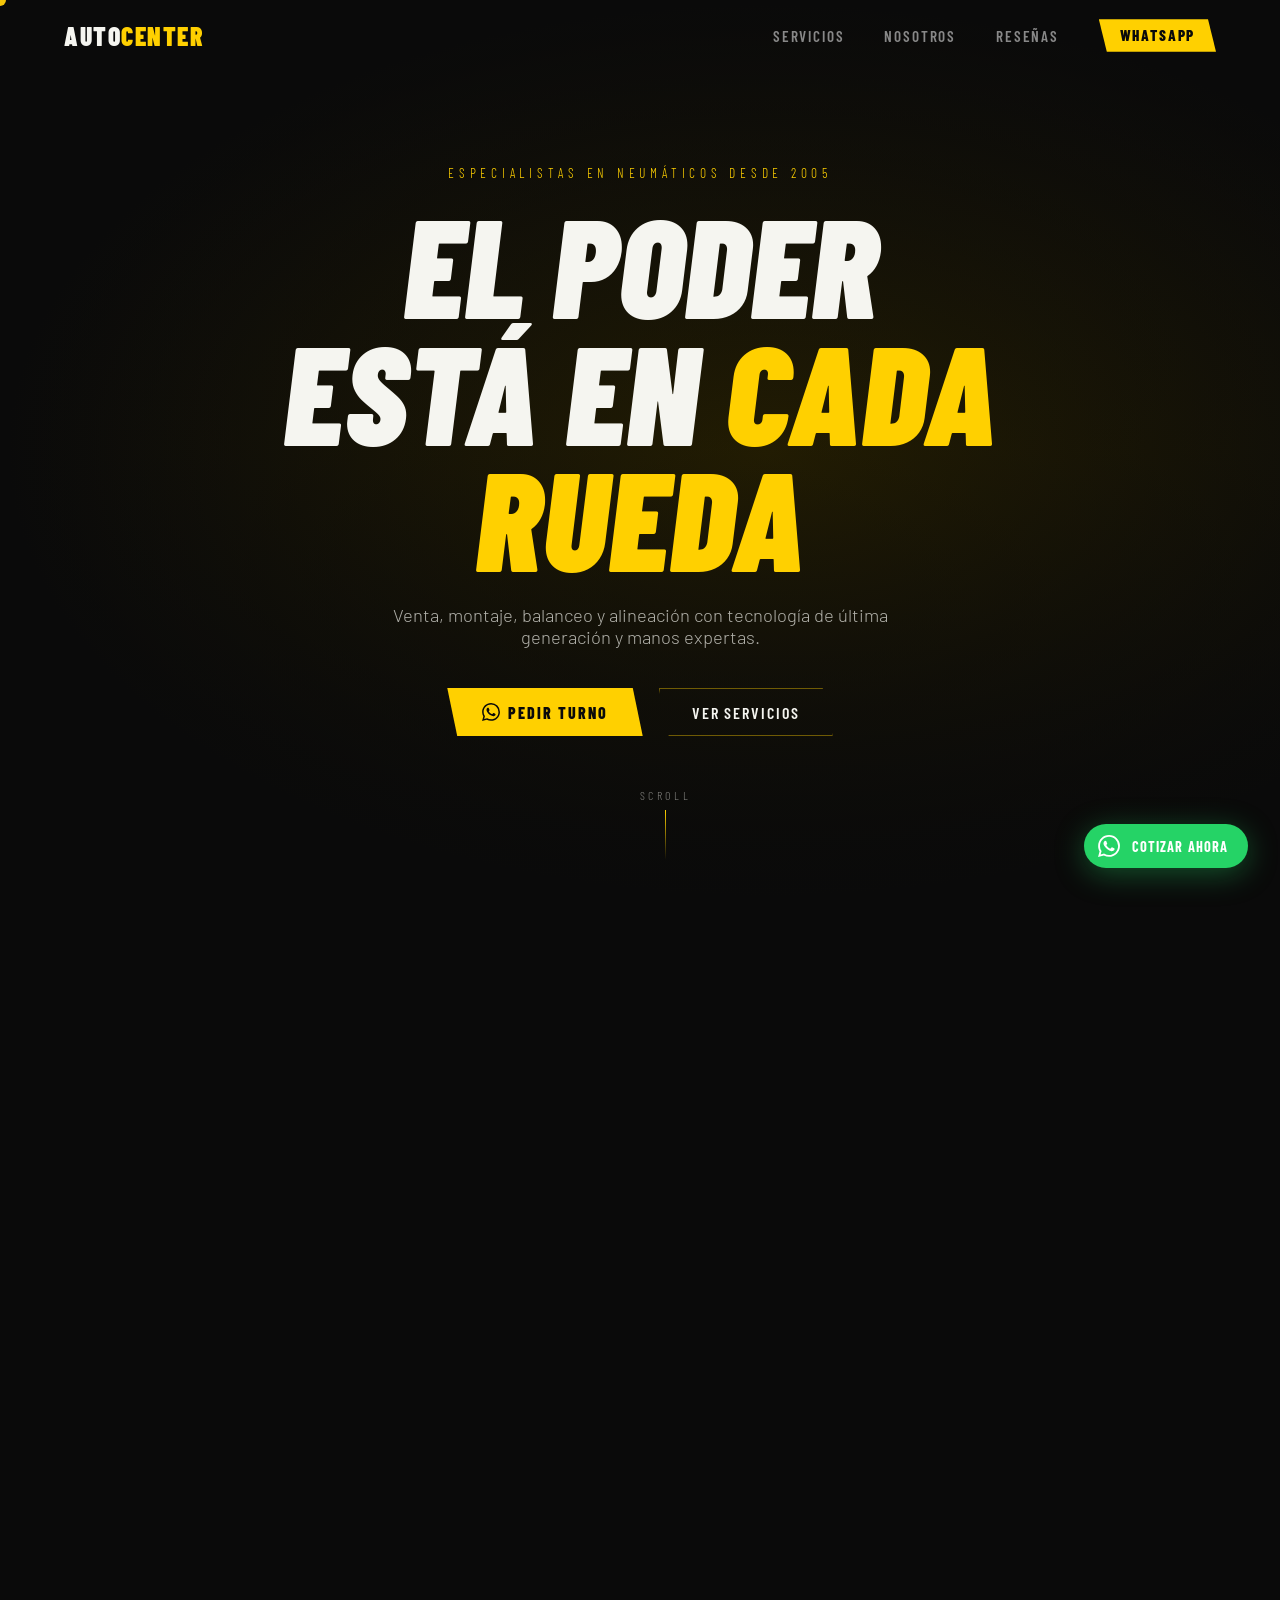
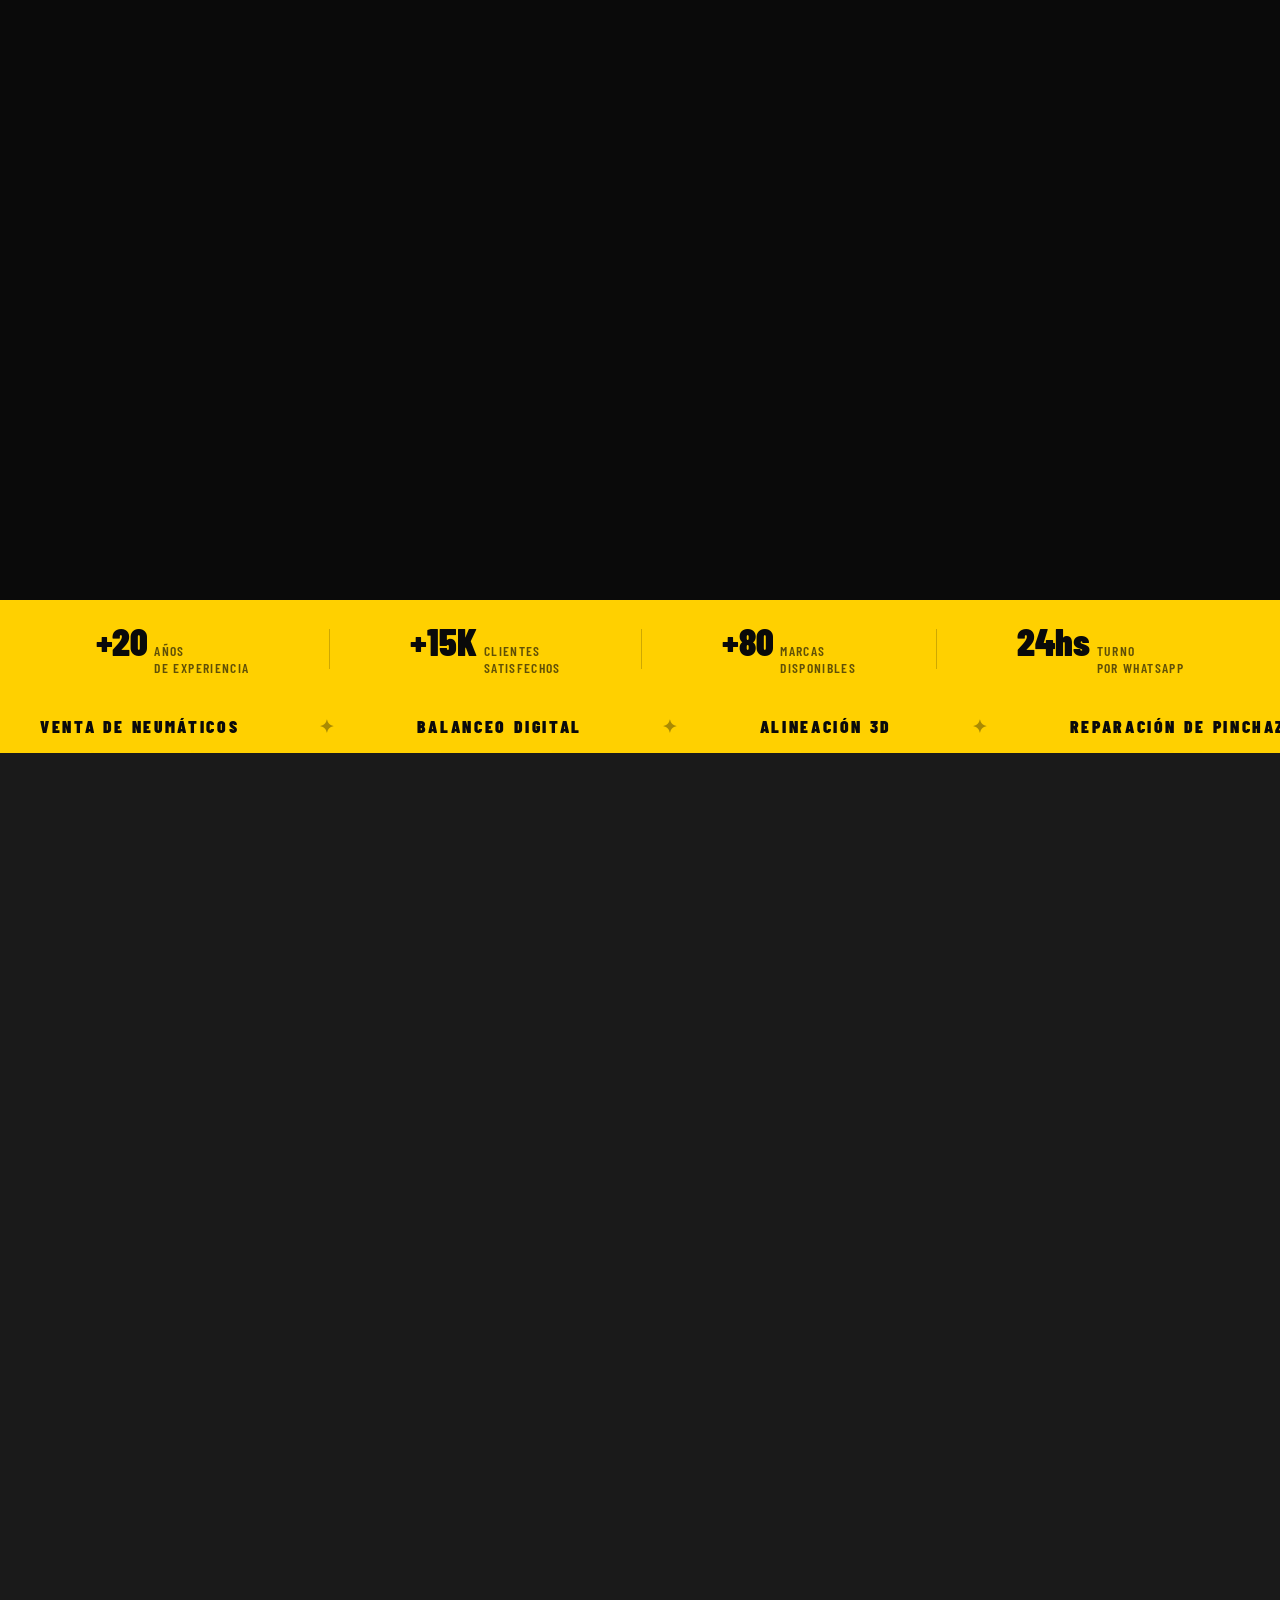
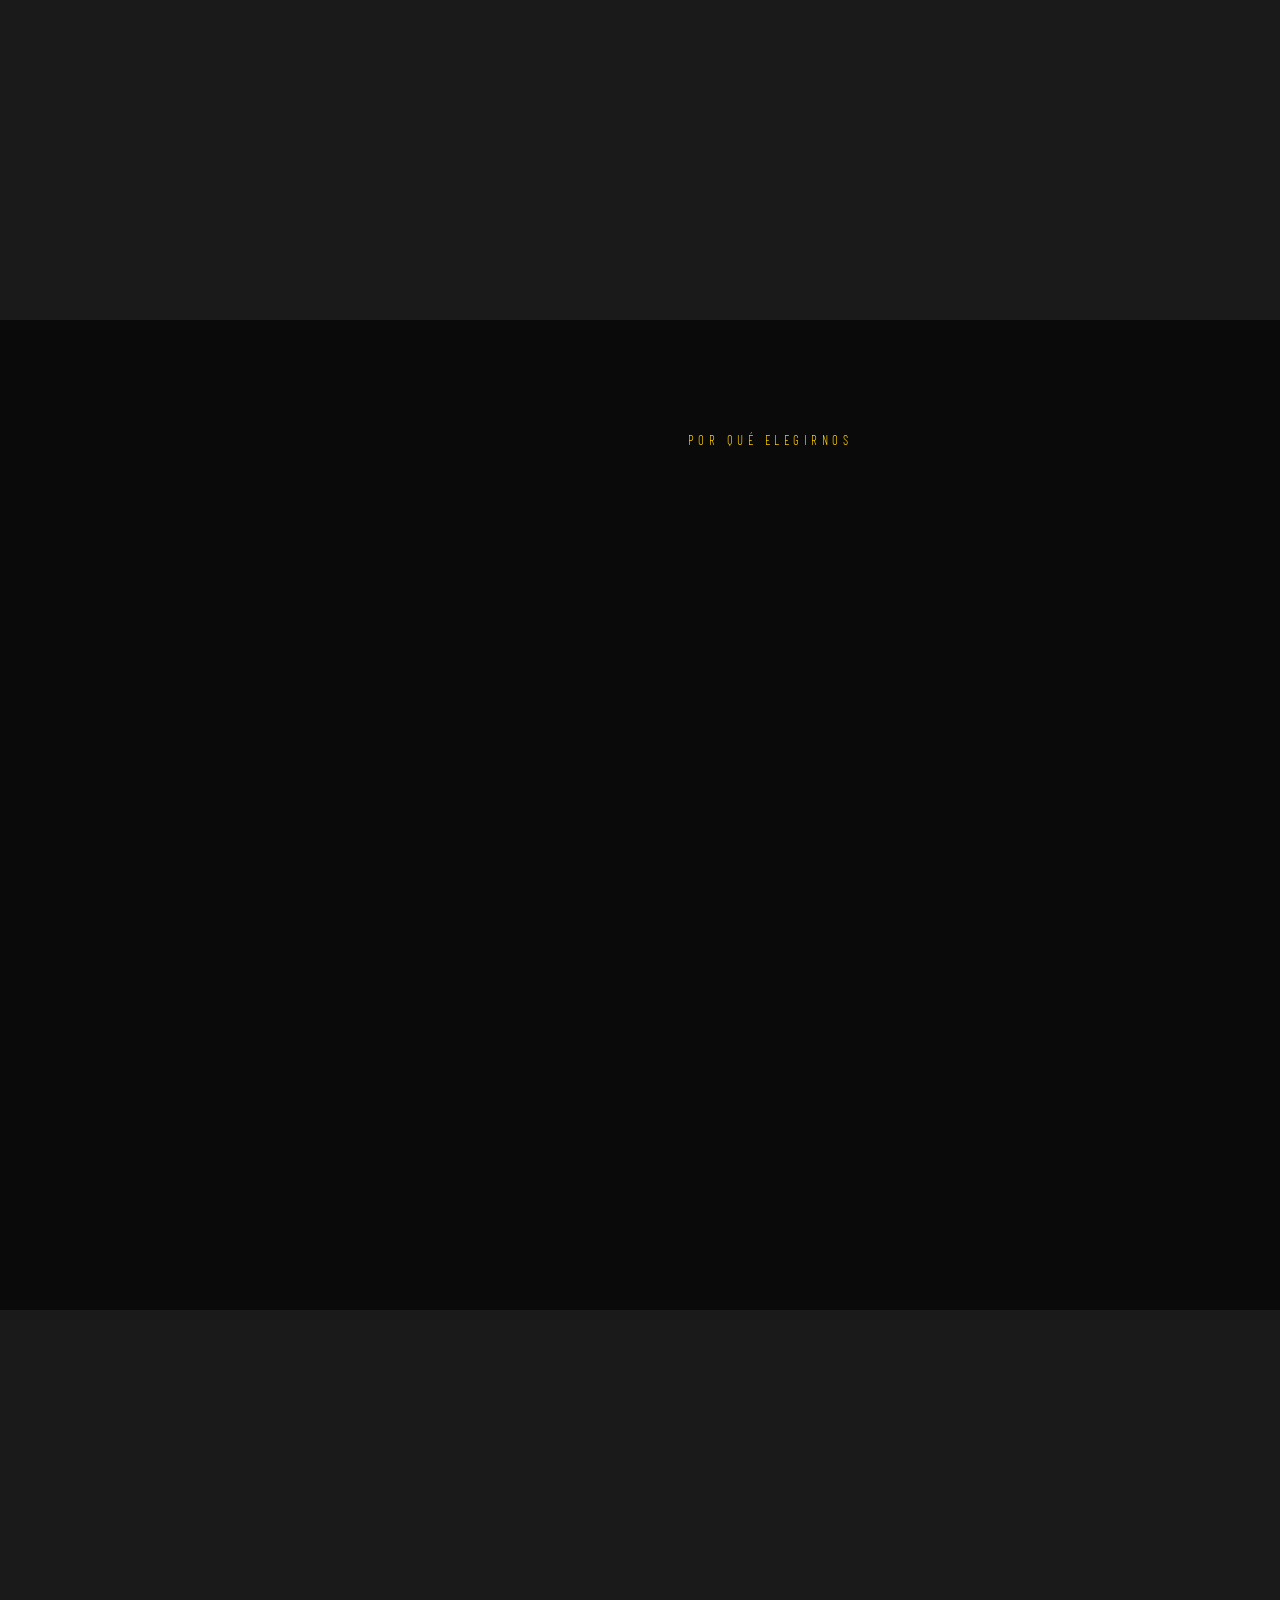
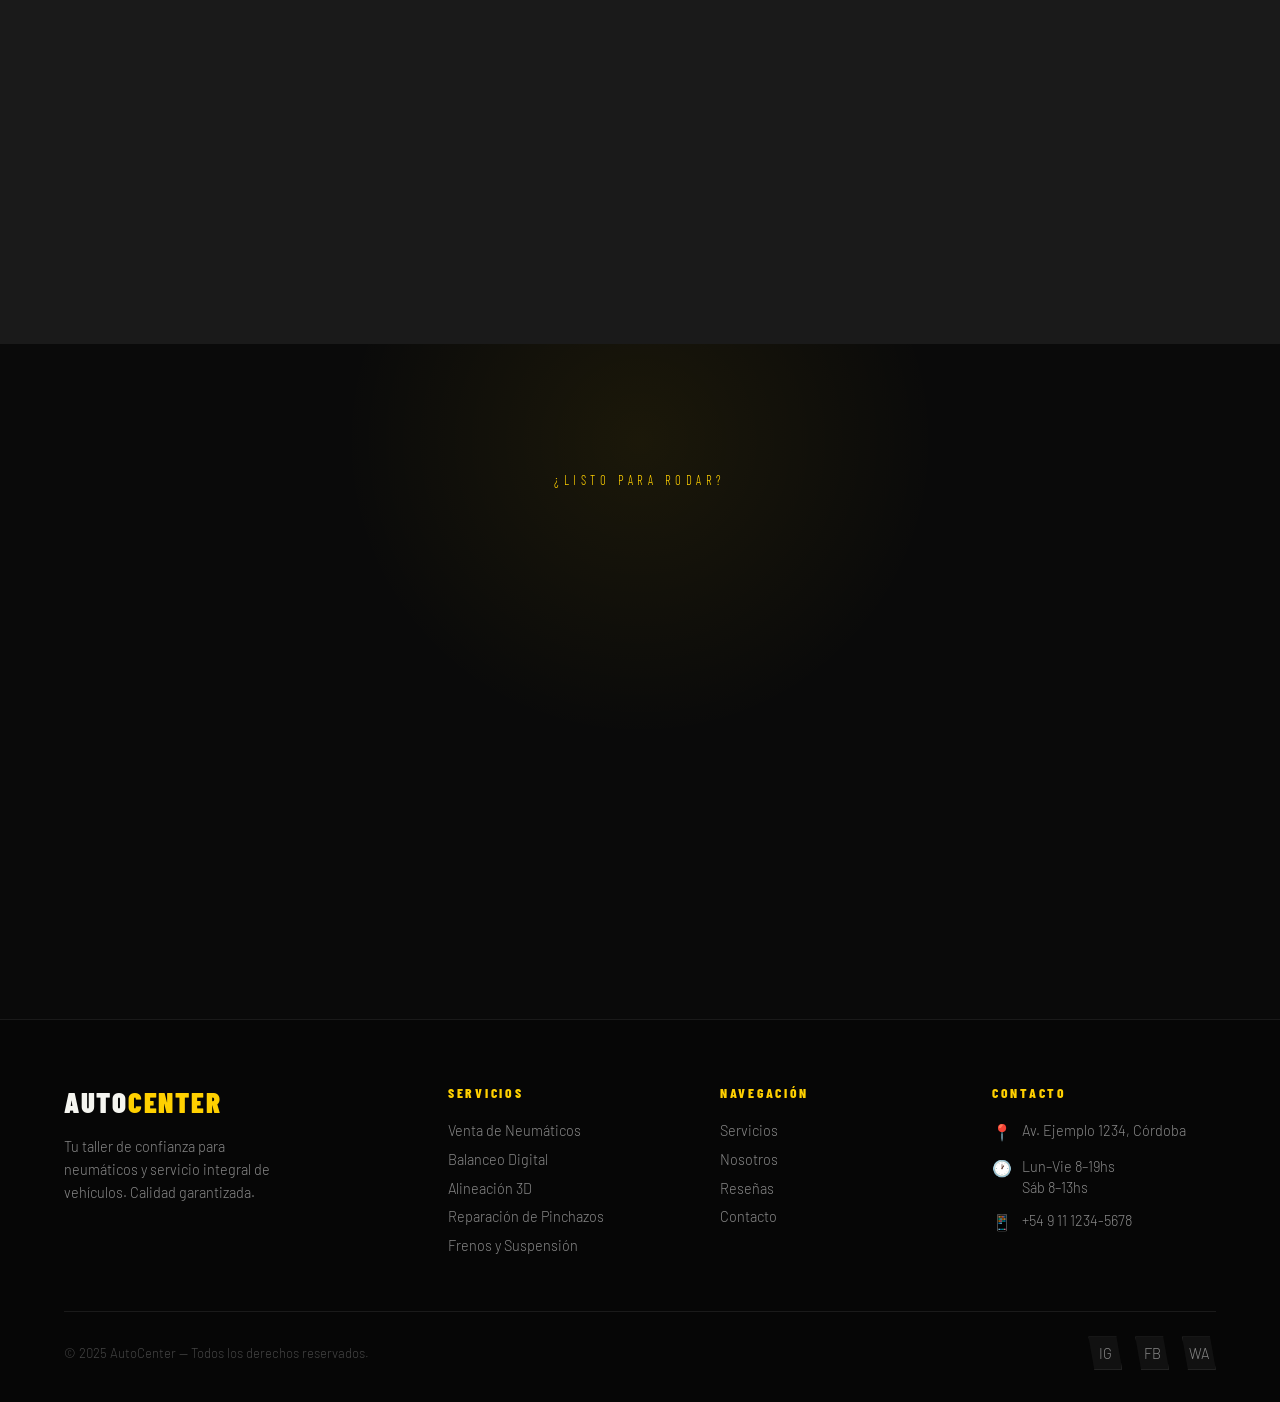
==== index.html @ 2e40386f "Add files via upload" ====
<!DOCTYPE html>
<html lang="es">
<head>
<meta charset="UTF-8">
<meta name="viewport" content="width=device-width, initial-scale=1.0">
<title>AUTOCENTRO — Servicio Integral de Neumáticos</title>
<link rel="preconnect" href="https://fonts.googleapis.com">
<link href="https://fonts.googleapis.com/css2?family=Barlow+Condensed:ital,wght@0,300;0,600;0,800;0,900;1,800&family=Barlow:wght@300;400;500&display=swap" rel="stylesheet">
<style>
  /* ========= RESET & VARIABLES ========= */
  *, *::before, *::after { margin: 0; padding: 0; box-sizing: border-box; }

  :root {
    --black: #0a0a0a;
    --black-mid: #111111;
    --black-soft: #1a1a1a;
    --yellow: #FFD000;
    --yellow-hot: #FFC200;
    --yellow-dim: #b89800;
    --white: #f5f5f0;
    --grey: #888;
    --grey-light: #333;
    --font-display: 'Barlow Condensed', sans-serif;
    --font-body: 'Barlow', sans-serif;
    --wa: 5491112345678; /* ← CAMBIAR AL NÚMERO DE WHATSAPP */
  }

  html { scroll-behavior: smooth; }

  body {
    background: var(--black);
    color: var(--white);
    font-family: var(--font-body);
    font-weight: 300;
    overflow-x: hidden;
    cursor: none;
  }

  /* ========= CUSTOM CURSOR ========= */
  #cursor {
    width: 12px; height: 12px;
    background: var(--yellow);
    border-radius: 50%;
    position: fixed; top: 0; left: 0;
    pointer-events: none;
    z-index: 9999;
    transform: translate(-50%, -50%);
    transition: transform .15s ease, width .2s ease, height .2s ease;
    mix-blend-mode: difference;
  }
  #cursor.grow { width: 40px; height: 40px; }

  /* ========= NAV ========= */
  nav {
    position: fixed; top: 0; left: 0; right: 0;
    z-index: 100;
    display: flex; align-items: center; justify-content: space-between;
    padding: 0 5vw;
    height: 70px;
    background: transparent;
    transition: background .4s, box-shadow .4s;
  }
  nav.scrolled {
    background: rgba(10,10,10,.95);
    box-shadow: 0 1px 0 rgba(255,208,0,.15);
    backdrop-filter: blur(12px);
  }
  .nav-logo {
    font-family: var(--font-display);
    font-weight: 900;
    font-size: 1.6rem;
    letter-spacing: .06em;
    color: var(--white);
    text-decoration: none;
  }
  .nav-logo span { color: var(--yellow); }

  .nav-links {
    display: flex; gap: 2.5rem; list-style: none;
  }
  .nav-links a {
    font-family: var(--font-display);
    font-weight: 600;
    font-size: .95rem;
    letter-spacing: .12em;
    text-transform: uppercase;
    color: var(--grey);
    text-decoration: none;
    transition: color .2s;
  }
  .nav-links a:hover { color: var(--yellow); }

  .nav-cta {
    background: var(--yellow);
    color: var(--black) !important;
    padding: .45rem 1.3rem;
    font-weight: 800 !important;
    clip-path: polygon(0 0, calc(100% - 8px) 0, 100% 100%, 8px 100%);
    transition: background .2s !important;
  }
  .nav-cta:hover { background: var(--yellow-hot) !important; color: var(--black) !important; }

  .nav-hamburger {
    display: none;
    flex-direction: column; gap: 5px;
    background: none; border: none; cursor: none;
    padding: 4px;
  }
  .nav-hamburger span {
    display: block; width: 26px; height: 2px;
    background: var(--white);
    transition: transform .3s, opacity .3s;
  }
  .nav-hamburger.open span:nth-child(1) { transform: translateY(7px) rotate(45deg); }
  .nav-hamburger.open span:nth-child(2) { opacity: 0; }
  .nav-hamburger.open span:nth-child(3) { transform: translateY(-7px) rotate(-45deg); }

  /* mobile menu */
  .mobile-menu {
    display: none;
    position: fixed; inset: 0;
    background: var(--black);
    z-index: 99;
    flex-direction: column;
    align-items: center; justify-content: center;
    gap: 2.5rem;
    opacity: 0;
    pointer-events: none;
    transition: opacity .3s;
  }
  .mobile-menu.open { opacity: 1; pointer-events: all; }
  .mobile-menu a {
    font-family: var(--font-display);
    font-weight: 900;
    font-size: 2.5rem;
    letter-spacing: .05em;
    text-transform: uppercase;
    color: var(--white);
    text-decoration: none;
    transition: color .2s;
  }
  .mobile-menu a:hover { color: var(--yellow); }

  /* ========= HERO — SCROLL DRIVEN SEQUENCE ========= */
  #hero-wrapper {
    position: relative;
    height: 600vh; /* scroll distance = 200 frames */
  }

  #hero-sticky {
    position: sticky;
    top: 0;
    height: 100vh;
    overflow: hidden;
    display: flex; align-items: center; justify-content: center;
  }

  /* Canvas / img sequence */
  #hero-canvas {
    position: absolute; inset: 0;
    width: 100%; height: 100%;
    object-fit: cover;
    display: block;
  }

  /* dark overlay */
  #hero-overlay {
    position: absolute; inset: 0;
    background: linear-gradient(
      180deg,
      rgba(10,10,10,.55) 0%,
      rgba(10,10,10,.25) 50%,
      rgba(10,10,10,.85) 100%
    );
    pointer-events: none;
  }

  #hero-content {
    position: relative;
    z-index: 2;
    text-align: center;
    padding: 0 1rem;
  }

  .hero-eyebrow {
    font-family: var(--font-display);
    font-size: .85rem;
    letter-spacing: .35em;
    text-transform: uppercase;
    color: var(--yellow);
    margin-bottom: 1.2rem;
    opacity: 0;
    animation: fadeUp .8s .3s forwards;
  }

  .hero-title {
    font-family: var(--font-display);
    font-weight: 900;
    font-style: italic;
    font-size: clamp(3.5rem, 11vw, 9rem);
    line-height: .9;
    text-transform: uppercase;
    color: var(--white);
    opacity: 0;
    animation: fadeUp .8s .5s forwards;
  }
  .hero-title em {
    color: var(--yellow);
    font-style: italic;
  }

  .hero-sub {
    margin-top: 1.5rem;
    font-size: clamp(.95rem, 1.8vw, 1.15rem);
    color: rgba(245,245,240,.7);
    max-width: 520px;
    margin-left: auto; margin-right: auto;
    opacity: 0;
    animation: fadeUp .8s .7s forwards;
  }

  .hero-actions {
    margin-top: 2.5rem;
    display: flex; gap: 1rem; justify-content: center; flex-wrap: wrap;
    opacity: 0;
    animation: fadeUp .8s .9s forwards;
  }

  .btn-primary {
    display: inline-flex; align-items: center; gap: .5rem;
    background: var(--yellow);
    color: var(--black);
    font-family: var(--font-display);
    font-weight: 800;
    font-size: 1rem;
    letter-spacing: .12em;
    text-transform: uppercase;
    padding: .85rem 2.2rem;
    text-decoration: none;
    clip-path: polygon(0 0, calc(100% - 10px) 0, 100% 100%, 10px 100%);
    transition: background .2s, transform .2s;
  }
  .btn-primary:hover { background: var(--yellow-hot); transform: scale(1.03); }

  .btn-ghost {
    display: inline-flex; align-items: center; gap: .5rem;
    border: 1px solid rgba(255,208,0,.4);
    color: var(--white);
    font-family: var(--font-display);
    font-weight: 600;
    font-size: 1rem;
    letter-spacing: .12em;
    text-transform: uppercase;
    padding: .85rem 2rem;
    text-decoration: none;
    clip-path: polygon(0 0, calc(100% - 10px) 0, 100% 100%, 10px 100%);
    transition: border-color .2s, color .2s;
  }
  .btn-ghost:hover { border-color: var(--yellow); color: var(--yellow); }

  .hero-scroll-hint {
    position: absolute;
    bottom: 2.5rem;
    left: 50%;
    transform: translateX(-50%);
    z-index: 3;
    display: flex; flex-direction: column; align-items: center; gap: .5rem;
    opacity: 0;
    animation: fadeUp .8s 1.2s forwards;
  }
  .hero-scroll-hint span {
    font-family: var(--font-display);
    font-size: .75rem;
    letter-spacing: .3em;
    text-transform: uppercase;
    color: rgba(245,245,240,.5);
  }
  .scroll-line {
    width: 1px; height: 50px;
    background: linear-gradient(var(--yellow), transparent);
    animation: scrollLine 1.5s infinite;
  }
  @keyframes scrollLine {
    0% { transform: scaleY(0); transform-origin: top; }
    50% { transform: scaleY(1); transform-origin: top; }
    51% { transform: scaleY(1); transform-origin: bottom; }
    100% { transform: scaleY(0); transform-origin: bottom; }
  }

  @keyframes fadeUp {
    from { opacity: 0; transform: translateY(30px); }
    to { opacity: 1; transform: translateY(0); }
  }

  /* fallback bg when no frames loaded */
  #hero-sticky::before {
    content: '';
    position: absolute; inset: 0;
    background: radial-gradient(ellipse at 60% 50%, #2a2200 0%, #0a0a0a 70%);
    z-index: 0;
  }

  /* ========= STRIP STATS ========= */
  .stats-strip {
    background: var(--yellow);
    padding: 1.4rem 5vw;
    display: flex; align-items: center; justify-content: space-around;
    flex-wrap: wrap; gap: 1rem;
    overflow: hidden;
  }
  .stat-item {
    display: flex; align-items: baseline; gap: .4rem;
  }
  .stat-num {
    font-family: var(--font-display);
    font-weight: 900;
    font-size: 2.4rem;
    color: var(--black);
    line-height: 1;
  }
  .stat-label {
    font-family: var(--font-display);
    font-weight: 600;
    font-size: .85rem;
    letter-spacing: .1em;
    text-transform: uppercase;
    color: rgba(10,10,10,.65);
  }
  .stat-divider {
    width: 1px; height: 40px;
    background: rgba(10,10,10,.2);
  }

  /* ========= SECTION BASE ========= */
  section { padding: 7rem 5vw; }

  .section-label {
    font-family: var(--font-display);
    font-size: .8rem;
    letter-spacing: .35em;
    text-transform: uppercase;
    color: var(--yellow);
    margin-bottom: .8rem;
  }
  .section-title {
    font-family: var(--font-display);
    font-weight: 900;
    font-size: clamp(2.4rem, 5vw, 4rem);
    line-height: .95;
    text-transform: uppercase;
    color: var(--white);
  }
  .section-title em { color: var(--yellow); font-style: italic; }

  /* ========= SERVICES ========= */
  #servicios { background: var(--black-soft); }

  .services-header {
    max-width: 600px;
    margin-bottom: 4rem;
  }
  .services-desc {
    margin-top: 1rem;
    color: var(--grey);
    font-size: 1.05rem;
    max-width: 460px;
    line-height: 1.65;
  }

  .services-grid {
    display: grid;
    grid-template-columns: repeat(auto-fill, minmax(300px, 1fr));
    gap: 1.5px;
  }

  .service-card {
    background: var(--black);
    padding: 2.5rem 2rem;
    position: relative;
    overflow: hidden;
    border: 1px solid #1e1e1e;
    transition: border-color .3s;
    display: flex; flex-direction: column;
  }
  .service-card::before {
    content: '';
    position: absolute; top: 0; left: 0;
    width: 100%; height: 3px;
    background: var(--yellow);
    transform: scaleX(0);
    transform-origin: left;
    transition: transform .35s ease;
  }
  .service-card:hover { border-color: #2a2a2a; }
  .service-card:hover::before { transform: scaleX(1); }

  .service-icon {
    width: 52px; height: 52px;
    background: rgba(255,208,0,.08);
    border: 1px solid rgba(255,208,0,.2);
    display: flex; align-items: center; justify-content: center;
    margin-bottom: 1.5rem;
    clip-path: polygon(0 0, calc(100% - 8px) 0, 100% 100%, 8px 100%);
    font-size: 1.4rem;
    transition: background .3s;
  }
  .service-card:hover .service-icon {
    background: rgba(255,208,0,.18);
  }

  .service-name {
    font-family: var(--font-display);
    font-weight: 800;
    font-size: 1.45rem;
    text-transform: uppercase;
    letter-spacing: .04em;
    color: var(--white);
    margin-bottom: .7rem;
  }
  .service-desc {
    font-size: .95rem;
    color: var(--grey);
    line-height: 1.6;
    flex: 1;
    margin-bottom: 1.8rem;
  }
  .service-cta {
    display: inline-flex; align-items: center; gap: .5rem;
    font-family: var(--font-display);
    font-weight: 700;
    font-size: .9rem;
    letter-spacing: .12em;
    text-transform: uppercase;
    color: var(--yellow);
    text-decoration: none;
    transition: gap .2s;
  }
  .service-cta:hover { gap: .8rem; }
  .service-cta svg { transition: transform .2s; }
  .service-cta:hover svg { transform: translateX(3px); }

  /* ========= WHY US ========= */
  #nosotros {
    background: var(--black);
    display: grid;
    grid-template-columns: 1fr 1fr;
    gap: 6rem;
    align-items: center;
  }

  .why-visual {
    position: relative;
  }
  .why-img-box {
    width: 100%;
    aspect-ratio: 4/5;
    background: var(--black-soft);
    border: 1px solid #1e1e1e;
    overflow: hidden;
    position: relative;
  }
  .why-img-box-inner {
    position: absolute; inset: 0;
    background: linear-gradient(135deg, #1a1400 0%, #0a0a0a 60%);
    display: flex; align-items: center; justify-content: center;
  }
  .why-tire-graphic {
    width: 220px; height: 220px;
    border-radius: 50%;
    border: 28px solid #1e1e1e;
    position: relative;
    animation: spinSlow 15s linear infinite;
  }
  .why-tire-graphic::before {
    content: '';
    position: absolute; inset: -40px;
    border-radius: 50%;
    border: 3px dashed rgba(255,208,0,.12);
  }
  .why-tire-graphic::after {
    content: '';
    position: absolute; top: 50%; left: 50%;
    transform: translate(-50%, -50%);
    width: 60px; height: 60px;
    border-radius: 50%;
    background: var(--yellow);
    box-shadow: 0 0 40px rgba(255,208,0,.3);
  }
  @keyframes spinSlow { to { transform: rotate(360deg); } }

  .why-badge {
    position: absolute;
    bottom: -1.5rem;
    right: -1.5rem;
    width: 110px; height: 110px;
    background: var(--yellow);
    clip-path: polygon(50% 0, 100% 25%, 100% 75%, 50% 100%, 0 75%, 0 25%);
    display: flex; flex-direction: column; align-items: center; justify-content: center;
    gap: 2px;
  }
  .why-badge-num {
    font-family: var(--font-display);
    font-weight: 900;
    font-size: 1.8rem;
    color: var(--black);
    line-height: 1;
  }
  .why-badge-txt {
    font-family: var(--font-display);
    font-size: .55rem;
    font-weight: 800;
    letter-spacing: .1em;
    text-transform: uppercase;
    color: rgba(10,10,10,.7);
    text-align: center;
  }

  .why-content {}
  .why-features {
    margin-top: 3rem;
    display: flex; flex-direction: column; gap: 1.4rem;
  }
  .why-feature {
    display: flex; align-items: flex-start; gap: 1rem;
    padding: 1.2rem 1.5rem;
    border: 1px solid #1a1a1a;
    background: var(--black-soft);
    transition: border-color .3s;
  }
  .why-feature:hover { border-color: rgba(255,208,0,.25); }
  .why-feature-icon {
    color: var(--yellow);
    font-size: 1.2rem;
    margin-top: .1rem;
    flex-shrink: 0;
  }
  .why-feature-title {
    font-family: var(--font-display);
    font-weight: 700;
    font-size: 1.05rem;
    text-transform: uppercase;
    letter-spacing: .04em;
    color: var(--white);
    margin-bottom: .3rem;
  }
  .why-feature-text {
    font-size: .9rem;
    color: var(--grey);
    line-height: 1.55;
  }

  /* ========= MARQUEE ========= */
  .marquee-wrap {
    background: var(--yellow);
    padding: 1rem 0;
    overflow: hidden;
    white-space: nowrap;
  }
  .marquee-track {
    display: inline-flex;
    animation: marquee 18s linear infinite;
  }
  .marquee-track span {
    font-family: var(--font-display);
    font-weight: 900;
    font-size: 1.1rem;
    letter-spacing: .15em;
    text-transform: uppercase;
    color: var(--black);
    padding: 0 2.5rem;
  }
  .marquee-track .dot { color: rgba(10,10,10,.35); }
  @keyframes marquee { to { transform: translateX(-50%); } }

  /* ========= TESTIMONIALS ========= */
  #testimonios { background: var(--black-soft); }

  .testimonials-header { margin-bottom: 3.5rem; }

  .testimonials-grid {
    display: grid;
    grid-template-columns: repeat(auto-fill, minmax(280px, 1fr));
    gap: 1.5rem;
  }
  .testimonial-card {
    background: var(--black);
    border: 1px solid #1e1e1e;
    padding: 2rem 1.8rem;
    position: relative;
    transition: border-color .3s, transform .3s;
  }
  .testimonial-card:hover {
    border-color: rgba(255,208,0,.2);
    transform: translateY(-4px);
  }
  .testimonial-stars {
    color: var(--yellow);
    font-size: 1rem;
    letter-spacing: .1em;
    margin-bottom: 1rem;
  }
  .testimonial-text {
    font-size: .95rem;
    color: rgba(245,245,240,.75);
    line-height: 1.65;
    margin-bottom: 1.5rem;
  }
  .testimonial-author {
    display: flex; align-items: center; gap: .8rem;
  }
  .author-avatar {
    width: 38px; height: 38px;
    border-radius: 50%;
    background: rgba(255,208,0,.1);
    border: 1px solid rgba(255,208,0,.25);
    display: flex; align-items: center; justify-content: center;
    font-family: var(--font-display);
    font-weight: 900;
    font-size: .9rem;
    color: var(--yellow);
  }
  .author-name {
    font-family: var(--font-display);
    font-weight: 700;
    font-size: 1rem;
    color: var(--white);
  }
  .author-detail {
    font-size: .8rem;
    color: var(--grey);
  }

  /* ========= CTA BAND ========= */
  #contacto {
    background: var(--black);
    text-align: center;
    padding: 8rem 5vw;
    position: relative;
    overflow: hidden;
  }
  #contacto::before {
    content: '';
    position: absolute;
    top: -30%;
    left: 50%;
    transform: translateX(-50%);
    width: 600px; height: 600px;
    border-radius: 50%;
    background: radial-gradient(circle, rgba(255,208,0,.07) 0%, transparent 70%);
    pointer-events: none;
  }
  .cta-label { font-size: .8rem; letter-spacing: .35em; text-transform: uppercase; color: var(--yellow); margin-bottom: .8rem; font-family: var(--font-display); }
  .cta-title {
    font-family: var(--font-display);
    font-weight: 900;
    font-size: clamp(2.8rem, 6vw, 5rem);
    line-height: .95;
    text-transform: uppercase;
    color: var(--white);
    margin-bottom: 1.5rem;
  }
  .cta-title em { color: var(--yellow); font-style: italic; }
  .cta-sub {
    color: var(--grey);
    font-size: 1.05rem;
    max-width: 500px;
    margin: 0 auto 2.5rem;
    line-height: 1.6;
  }
  .cta-buttons { display: flex; gap: 1rem; justify-content: center; flex-wrap: wrap; }
  .btn-wa {
    display: inline-flex; align-items: center; gap: .7rem;
    background: #25D366;
    color: #fff;
    font-family: var(--font-display);
    font-weight: 800;
    font-size: 1.05rem;
    letter-spacing: .1em;
    text-transform: uppercase;
    padding: 1rem 2.5rem;
    text-decoration: none;
    clip-path: polygon(0 0, calc(100% - 10px) 0, 100% 100%, 10px 100%);
    transition: background .2s, transform .2s;
  }
  .btn-wa:hover { background: #1db954; transform: scale(1.03); }
  .btn-wa svg { width: 22px; height: 22px; }

  /* ========= FOOTER ========= */
  footer {
    background: #060606;
    border-top: 1px solid #1a1a1a;
    padding: 4rem 5vw 2rem;
  }
  .footer-top {
    display: grid;
    grid-template-columns: 1.5fr 1fr 1fr 1fr;
    gap: 3rem;
    margin-bottom: 3rem;
  }
  .footer-brand {}
  .footer-logo {
    font-family: var(--font-display);
    font-weight: 900;
    font-size: 1.8rem;
    letter-spacing: .06em;
    color: var(--white);
    text-decoration: none;
    display: block;
    margin-bottom: 1rem;
  }
  .footer-logo span { color: var(--yellow); }
  .footer-tagline {
    font-size: .9rem;
    color: var(--grey);
    line-height: 1.6;
    max-width: 220px;
  }
  .footer-heading {
    font-family: var(--font-display);
    font-weight: 800;
    font-size: .85rem;
    letter-spacing: .2em;
    text-transform: uppercase;
    color: var(--yellow);
    margin-bottom: 1.2rem;
  }
  .footer-links { list-style: none; }
  .footer-links li { margin-bottom: .6rem; }
  .footer-links a {
    font-size: .9rem;
    color: var(--grey);
    text-decoration: none;
    transition: color .2s;
  }
  .footer-links a:hover { color: var(--white); }
  .footer-contact-item {
    display: flex; align-items: flex-start; gap: .6rem;
    font-size: .9rem;
    color: var(--grey);
    margin-bottom: .7rem;
    line-height: 1.5;
  }
  .footer-contact-item span { color: var(--yellow); font-size: 1rem; flex-shrink: 0; }
  .footer-bottom {
    border-top: 1px solid #1a1a1a;
    padding-top: 1.5rem;
    display: flex; align-items: center; justify-content: space-between;
    flex-wrap: wrap; gap: 1rem;
  }
  .footer-copy {
    font-size: .82rem;
    color: #444;
  }
  .footer-socials {
    display: flex; gap: .8rem;
  }
  .footer-social {
    width: 34px; height: 34px;
    background: #111;
    border: 1px solid #222;
    display: flex; align-items: center; justify-content: center;
    clip-path: polygon(0 0, calc(100% - 6px) 0, 100% 100%, 6px 100%);
    color: var(--grey);
    font-size: .9rem;
    text-decoration: none;
    transition: background .2s, color .2s;
  }
  .footer-social:hover { background: var(--yellow); color: var(--black); }

  /* ========= FLOATING WA ========= */
  .wa-float {
    position: fixed;
    bottom: 2rem;
    right: 2rem;
    z-index: 50;
    display: flex; align-items: center; gap: .7rem;
    background: #25D366;
    color: #fff;
    padding: .7rem 1.2rem .7rem .9rem;
    border-radius: 50px;
    text-decoration: none;
    font-family: var(--font-display);
    font-weight: 700;
    font-size: .9rem;
    letter-spacing: .08em;
    text-transform: uppercase;
    box-shadow: 0 6px 30px rgba(37,211,102,.35);
    transition: transform .2s, box-shadow .2s;
    animation: bounceIn .6s 1.5s both;
  }
  .wa-float:hover { transform: scale(1.05); box-shadow: 0 8px 40px rgba(37,211,102,.5); }
  .wa-float svg { width: 22px; height: 22px; }
  @keyframes bounceIn {
    0% { opacity: 0; transform: scale(.5) translateY(20px); }
    80% { transform: scale(1.05) translateY(-3px); }
    100% { opacity: 1; transform: scale(1) translateY(0); }
  }

  /* ========= REVEAL ANIMATIONS ========= */
  .reveal {
    opacity: 0;
    transform: translateY(40px);
    transition: opacity .7s ease, transform .7s ease;
  }
  .reveal.visible { opacity: 1; transform: translateY(0); }

  /* ========= RESPONSIVE ========= */
  @media (max-width: 1024px) {
    #nosotros { grid-template-columns: 1fr; gap: 4rem; }
    .footer-top { grid-template-columns: 1fr 1fr; }
  }

  @media (max-width: 768px) {
    .nav-links { display: none; }
    .nav-hamburger { display: flex; }
    .mobile-menu { display: flex; }
    section { padding: 5rem 5vw; }
    #nosotros { padding: 5rem 5vw; }
    .stat-divider { display: none; }
    .footer-top { grid-template-columns: 1fr; gap: 2rem; }
    .why-badge { width: 85px; height: 85px; }
    .why-badge-num { font-size: 1.4rem; }
    body { cursor: auto; }
    #cursor { display: none; }
  }
</style>
</head>
<body>

<!-- CURSOR -->
<div id="cursor"></div>

<!-- FLOATING WA -->
<a href="https://wa.me/TUNUMERO?text=Hola!%20Quiero%20consultar%20sobre%20los%20servicios%20de%20neum%C3%A1ticos."
   class="wa-float" target="_blank" rel="noopener" id="wa-main">
  <svg viewBox="0 0 24 24" fill="currentColor"><path d="M17.472 14.382c-.297-.149-1.758-.867-2.03-.967-.273-.099-.471-.148-.67.15-.197.297-.767.966-.94 1.164-.173.199-.347.223-.644.075-.297-.15-1.255-.463-2.39-1.475-.883-.788-1.48-1.761-1.653-2.059-.173-.297-.018-.458.13-.606.134-.133.298-.347.446-.52.149-.174.198-.298.298-.497.099-.198.05-.371-.025-.52-.075-.149-.669-1.612-.916-2.207-.242-.579-.487-.5-.669-.51-.173-.008-.371-.01-.57-.01-.198 0-.52.074-.792.372-.272.297-1.04 1.016-1.04 2.479 0 1.462 1.065 2.875 1.213 3.074.149.198 2.096 3.2 5.077 4.487.709.306 1.262.489 1.694.625.712.227 1.36.195 1.871.118.571-.085 1.758-.719 2.006-1.413.248-.694.248-1.289.173-1.413-.074-.124-.272-.198-.57-.347m-5.421 7.403h-.004a9.87 9.87 0 01-5.031-1.378l-.361-.214-3.741.982.998-3.648-.235-.374a9.86 9.86 0 01-1.51-5.26c.001-5.45 4.436-9.884 9.888-9.884 2.64 0 5.122 1.03 6.988 2.898a9.825 9.825 0 012.893 6.994c-.003 5.45-4.437 9.884-9.885 9.884m8.413-18.297A11.815 11.815 0 0012.05 0C5.495 0 .16 5.335.157 11.892c0 2.096.547 4.142 1.588 5.945L.057 24l6.305-1.654a11.882 11.882 0 005.683 1.448h.005c6.554 0 11.89-5.335 11.893-11.893a11.821 11.821 0 00-3.48-8.413z"/></svg>
  Cotizar ahora
</a>

<!-- NAV -->
<nav id="main-nav">
  <a href="#" class="nav-logo">AUTO<span>CENTER</span></a>
  <ul class="nav-links">
    <li><a href="#servicios">Servicios</a></li>
    <li><a href="#nosotros">Nosotros</a></li>
    <li><a href="#testimonios">Reseñas</a></li>
    <li><a href="https://wa.me/TUNUMERO?text=Hola!%20Quiero%20consultar%20sobre%20neum%C3%A1ticos." class="nav-cta" target="_blank">WhatsApp</a></li>
  </ul>
  <button class="nav-hamburger" id="hamburger" aria-label="Menú">
    <span></span><span></span><span></span>
  </button>
</nav>

<!-- MOBILE MENU -->
<div class="mobile-menu" id="mobile-menu">
  <a href="#servicios" class="menu-link">Servicios</a>
  <a href="#nosotros" class="menu-link">Nosotros</a>
  <a href="#testimonios" class="menu-link">Reseñas</a>
  <a href="https://wa.me/TUNUMERO" class="menu-link" target="_blank">WhatsApp</a>
</div>

<!-- HERO -->
<div id="hero-wrapper">
  <div id="hero-sticky">
    <canvas id="hero-canvas"></canvas>
    <div id="hero-overlay"></div>

    <div id="hero-content">
      <p class="hero-eyebrow">Especialistas en neumáticos desde 2005</p>
      <h1 class="hero-title">El poder<br>está en <em>cada<br>rueda</em></h1>
      <p class="hero-sub">Venta, montaje, balanceo y alineación con tecnología de última generación y manos expertas.</p>
      <div class="hero-actions">
        <a href="https://wa.me/TUNUMERO?text=Hola!%20Necesito%20servicio%20de%20neum%C3%A1ticos." class="btn-primary" target="_blank">
          <svg width="18" height="18" viewBox="0 0 24 24" fill="currentColor"><path d="M17.472 14.382c-.297-.149-1.758-.867-2.03-.967-.273-.099-.471-.148-.67.15-.197.297-.767.966-.94 1.164-.173.199-.347.223-.644.075-.297-.15-1.255-.463-2.39-1.475-.883-.788-1.48-1.761-1.653-2.059-.173-.297-.018-.458.13-.606.134-.133.298-.347.446-.52.149-.174.198-.298.298-.497.099-.198.05-.371-.025-.52-.075-.149-.669-1.612-.916-2.207-.242-.579-.487-.5-.669-.51-.173-.008-.371-.01-.57-.01-.198 0-.52.074-.792.372-.272.297-1.04 1.016-1.04 2.479 0 1.462 1.065 2.875 1.213 3.074.149.198 2.096 3.2 5.077 4.487.709.306 1.262.489 1.694.625.712.227 1.36.195 1.871.118.571-.085 1.758-.719 2.006-1.413.248-.694.248-1.289.173-1.413-.074-.124-.272-.198-.57-.347m-5.421 7.403h-.004a9.87 9.87 0 01-5.031-1.378l-.361-.214-3.741.982.998-3.648-.235-.374a9.86 9.86 0 01-1.51-5.26c.001-5.45 4.436-9.884 9.888-9.884 2.64 0 5.122 1.03 6.988 2.898a9.825 9.825 0 012.893 6.994c-.003 5.45-4.437 9.884-9.885 9.884m8.413-18.297A11.815 11.815 0 0012.05 0C5.495 0 .16 5.335.157 11.892c0 2.096.547 4.142 1.588 5.945L.057 24l6.305-1.654a11.882 11.882 0 005.683 1.448h.005c6.554 0 11.89-5.335 11.893-11.893a11.821 11.821 0 00-3.48-8.413z"/></svg>
          Pedir turno
        </a>
        <a href="#servicios" class="btn-ghost">Ver servicios</a>
      </div>
    </div>

    <div class="hero-scroll-hint">
      <span>Scroll</span>
      <div class="scroll-line"></div>
    </div>
  </div>
</div>

<!-- STATS STRIP -->
<div class="stats-strip">
  <div class="stat-item">
    <span class="stat-num">+20</span>
    <span class="stat-label">Años<br>de experiencia</span>
  </div>
  <div class="stat-divider"></div>
  <div class="stat-item">
    <span class="stat-num">+15K</span>
    <span class="stat-label">Clientes<br>satisfechos</span>
  </div>
  <div class="stat-divider"></div>
  <div class="stat-item">
    <span class="stat-num">+80</span>
    <span class="stat-label">Marcas<br>disponibles</span>
  </div>
  <div class="stat-divider"></div>
  <div class="stat-item">
    <span class="stat-num">24hs</span>
    <span class="stat-label">Turno<br>por WhatsApp</span>
  </div>
</div>

<!-- MARQUEE -->
<div class="marquee-wrap">
  <div class="marquee-track">
    <span>Venta de Neumáticos</span><span class="dot">✦</span>
    <span>Balanceo Digital</span><span class="dot">✦</span>
    <span>Alineación 3D</span><span class="dot">✦</span>
    <span>Reparación de Pinchazos</span><span class="dot">✦</span>
    <span>Cambio de Aceite</span><span class="dot">✦</span>
    <span>Suspensión</span><span class="dot">✦</span>
    <span>Frenos</span><span class="dot">✦</span>
    <span>Venta de Neumáticos</span><span class="dot">✦</span>
    <span>Balanceo Digital</span><span class="dot">✦</span>
    <span>Alineación 3D</span><span class="dot">✦</span>
    <span>Reparación de Pinchazos</span><span class="dot">✦</span>
    <span>Cambio de Aceite</span><span class="dot">✦</span>
    <span>Suspensión</span><span class="dot">✦</span>
    <span>Frenos</span><span class="dot">✦</span>
  </div>
</div>

<!-- SERVICIOS -->
<section id="servicios">
  <div class="services-header reveal">
    <p class="section-label">Lo que hacemos</p>
    <h2 class="section-title">Nuestros<br><em>Servicios</em></h2>
    <p class="services-desc">Atención completa para tu vehículo con equipamiento profesional y técnicos certificados.</p>
  </div>

  <div class="services-grid">

    <div class="service-card reveal">
      <div class="service-icon">🛞</div>
      <h3 class="service-name">Venta de Neumáticos</h3>
      <p class="service-desc">Todas las marcas y medidas para autos, camionetas y utilitarios. Stock permanente con los mejores precios del mercado.</p>
      <a href="https://wa.me/TUNUMERO?text=Hola!%20Quiero%20consultar%20por%20neum%C3%A1ticos." class="service-cta" target="_blank">
        Consultar por WhatsApp
        <svg width="16" height="16" viewBox="0 0 24 24" fill="none" stroke="currentColor" stroke-width="2.5"><path d="M5 12h14M12 5l7 7-7 7"/></svg>
      </a>
    </div>

    <div class="service-card reveal">
      <div class="service-icon">⚖️</div>
      <h3 class="service-name">Balanceo Digital</h3>
      <p class="service-desc">Equilibrado de ruedas con balanceadora computarizada de última generación. Eliminamos vibraciones y prolongamos la vida útil del neumático.</p>
      <a href="https://wa.me/TUNUMERO?text=Hola!%20Necesito%20un%20balanceo." class="service-cta" target="_blank">
        Reservar turno
        <svg width="16" height="16" viewBox="0 0 24 24" fill="none" stroke="currentColor" stroke-width="2.5"><path d="M5 12h14M12 5l7 7-7 7"/></svg>
      </a>
    </div>

    <div class="service-card reveal">
      <div class="service-icon">🎯</div>
      <h3 class="service-name">Alineación 3D</h3>
      <p class="service-desc">Geometría vehicular con tecnología 3D. Mejora el manejo, reduce el desgaste irregular y ahorra combustible.</p>
      <a href="https://wa.me/TUNUMERO?text=Hola!%20Quiero%20alineaci%C3%B3n%203D." class="service-cta" target="_blank">
        Reservar turno
        <svg width="16" height="16" viewBox="0 0 24 24" fill="none" stroke="currentColor" stroke-width="2.5"><path d="M5 12h14M12 5l7 7-7 7"/></svg>
      </a>
    </div>

    <div class="service-card reveal">
      <div class="service-icon">🔧</div>
      <h3 class="service-name">Reparación de Pinchazos</h3>
      <p class="service-desc">Reparación rápida y segura con parches de calidad. En la mayoría de los casos tu auto está listo en menos de 30 minutos.</p>
      <a href="https://wa.me/TUNUMERO?text=Hola!%20Tengo%20un%20pinchazo%2C%20necesito%20ayuda." class="service-cta" target="_blank">
        Urgencia por WhatsApp
        <svg width="16" height="16" viewBox="0 0 24 24" fill="none" stroke="currentColor" stroke-width="2.5"><path d="M5 12h14M12 5l7 7-7 7"/></svg>
      </a>
    </div>

    <div class="service-card reveal">
      <div class="service-icon">🛢️</div>
      <h3 class="service-name">Cambio de Aceite</h3>
      <p class="service-desc">Lubricantes originales para todas las marcas. Mineral, semi-sintético y sintético. Revisión completa de filtros incluida.</p>
      <a href="https://wa.me/TUNUMERO?text=Hola!%20Necesito%20cambio%20de%20aceite." class="service-cta" target="_blank">
        Pedir turno
        <svg width="16" height="16" viewBox="0 0 24 24" fill="none" stroke="currentColor" stroke-width="2.5"><path d="M5 12h14M12 5l7 7-7 7"/></svg>
      </a>
    </div>

    <div class="service-card reveal">
      <div class="service-icon">🚗</div>
      <h3 class="service-name">Suspensión y Frenos</h3>
      <p class="service-desc">Diagnóstico y reparación de amortiguadores, pastillas, discos y sistemas de frenado. Tu seguridad, nuestra prioridad.</p>
      <a href="https://wa.me/TUNUMERO?text=Hola!%20Necesito%20revisar%20suspensi%C3%B3n%20o%20frenos." class="service-cta" target="_blank">
        Consultar precio
        <svg width="16" height="16" viewBox="0 0 24 24" fill="none" stroke="currentColor" stroke-width="2.5"><path d="M5 12h14M12 5l7 7-7 7"/></svg>
      </a>
    </div>

  </div>
</section>

<!-- POR QUÉ ELEGIRNOS -->
<section id="nosotros">
  <div class="why-visual reveal">
    <div class="why-img-box">
      <div class="why-img-box-inner">
        <div class="why-tire-graphic"></div>
      </div>
    </div>
    <div class="why-badge">
      <span class="why-badge-num">N°1</span>
      <span class="why-badge-txt">en tu<br>ciudad</span>
    </div>
  </div>

  <div class="why-content">
    <p class="section-label">Por qué elegirnos</p>
    <h2 class="section-title reveal">Calidad que<br><em>se siente</em><br>en cada kilómetro</h2>

    <div class="why-features">
      <div class="why-feature reveal">
        <span class="why-feature-icon">⚡</span>
        <div>
          <p class="why-feature-title">Atención Express</p>
          <p class="why-feature-text">La mayoría de los servicios se realizan en menos de 45 minutos. Tu tiempo vale.</p>
        </div>
      </div>
      <div class="why-feature reveal">
        <span class="why-feature-icon">🏆</span>
        <div>
          <p class="why-feature-title">Técnicos Certificados</p>
          <p class="why-feature-text">Todo nuestro equipo está capacitado y actualizado con las últimas tecnologías automotrices.</p>
        </div>
      </div>
      <div class="why-feature reveal">
        <span class="why-feature-icon">💰</span>
        <div>
          <p class="why-feature-title">Precio Justo, Garantizado</p>
          <p class="why-feature-text">Sin sorpresas. Presupuesto claro antes de empezar. Garantía en todos los trabajos realizados.</p>
        </div>
      </div>
      <div class="why-feature reveal">
        <span class="why-feature-icon">📱</span>
        <div>
          <p class="why-feature-title">Turno por WhatsApp 24/7</p>
          <p class="why-feature-text">Reservá tu turno cuando quieras desde tu celular. Sin esperas, sin llamadas.</p>
        </div>
      </div>
    </div>
  </div>
</section>

<!-- TESTIMONIALS -->
<section id="testimonios">
  <div class="testimonials-header reveal">
    <p class="section-label">Lo que dicen nuestros clientes</p>
    <h2 class="section-title">Reseñas <em>reales</em></h2>
  </div>

  <div class="testimonials-grid">
    <div class="testimonial-card reveal">
      <div class="testimonial-stars">★★★★★</div>
      <p class="testimonial-text">"Excelente servicio. Llegué sin turno a las 11 de la mañana y en 40 minutos ya tenía los neumáticos nuevos montados y balanceados. Muy recomendable."</p>
      <div class="testimonial-author">
        <div class="author-avatar">MA</div>
        <div>
          <p class="author-name">Martín A.</p>
          <p class="author-detail">Ford Ranger • Marzo 2025</p>
        </div>
      </div>
    </div>
    <div class="testimonial-card reveal">
      <div class="testimonial-stars">★★★★★</div>
      <p class="testimonial-text">"Fui por una alineación y salí con el auto como nuevo. Me explicaron todo lo que hicieron, sin palabras técnicas difíciles. Excelente atención y precio."</p>
      <div class="testimonial-author">
        <div class="author-avatar">LG</div>
        <div>
          <p class="author-name">Laura G.</p>
          <p class="author-detail">VW Vento • Enero 2025</p>
        </div>
      </div>
    </div>
    <div class="testimonial-card reveal">
      <div class="testimonial-stars">★★★★★</div>
      <p class="testimonial-text">"Tuve un pinchazo de noche, los contacté por WhatsApp y al otro día temprano me atendieron de forma urgente. Precios justos y gente muy amable."</p>
      <div class="testimonial-author">
        <div class="author-avatar">RS</div>
        <div>
          <p class="author-name">Rodrigo S.</p>
          <p class="author-detail">Chevrolet Cruze • Febrero 2025</p>
        </div>
      </div>
    </div>
  </div>
</section>

<!-- CTA BAND -->
<section id="contacto">
  <p class="cta-label">¿Listo para rodar?</p>
  <h2 class="cta-title reveal">Pedí tu turno<br>hoy mismo por<br><em>WhatsApp</em></h2>
  <p class="cta-sub reveal">Respondemos en minutos. Sin esperas, sin llamadas. Solo mandanos un mensaje y coordinamos todo.</p>
  <div class="cta-buttons reveal">
    <a href="https://wa.me/TUNUMERO?text=Hola!%20Quiero%20sacar%20un%20turno." class="btn-wa" target="_blank">
      <svg viewBox="0 0 24 24" fill="currentColor"><path d="M17.472 14.382c-.297-.149-1.758-.867-2.03-.967-.273-.099-.471-.148-.67.15-.197.297-.767.966-.94 1.164-.173.199-.347.223-.644.075-.297-.15-1.255-.463-2.39-1.475-.883-.788-1.48-1.761-1.653-2.059-.173-.297-.018-.458.13-.606.134-.133.298-.347.446-.52.149-.174.198-.298.298-.497.099-.198.05-.371-.025-.52-.075-.149-.669-1.612-.916-2.207-.242-.579-.487-.5-.669-.51-.173-.008-.371-.01-.57-.01-.198 0-.52.074-.792.372-.272.297-1.04 1.016-1.04 2.479 0 1.462 1.065 2.875 1.213 3.074.149.198 2.096 3.2 5.077 4.487.709.306 1.262.489 1.694.625.712.227 1.36.195 1.871.118.571-.085 1.758-.719 2.006-1.413.248-.694.248-1.289.173-1.413-.074-.124-.272-.198-.57-.347m-5.421 7.403h-.004a9.87 9.87 0 01-5.031-1.378l-.361-.214-3.741.982.998-3.648-.235-.374a9.86 9.86 0 01-1.51-5.26c.001-5.45 4.436-9.884 9.888-9.884 2.64 0 5.122 1.03 6.988 2.898a9.825 9.825 0 012.893 6.994c-.003 5.45-4.437 9.884-9.885 9.884m8.413-18.297A11.815 11.815 0 0012.05 0C5.495 0 .16 5.335.157 11.892c0 2.096.547 4.142 1.588 5.945L.057 24l6.305-1.654a11.882 11.882 0 005.683 1.448h.005c6.554 0 11.89-5.335 11.893-11.893a11.821 11.821 0 00-3.48-8.413z"/></svg>
      Hablar por WhatsApp
    </a>
  </div>
</section>

<!-- FOOTER -->
<footer>
  <div class="footer-top">
    <div class="footer-brand">
      <a href="#" class="footer-logo">AUTO<span>CENTER</span></a>
      <p class="footer-tagline">Tu taller de confianza para neumáticos y servicio integral de vehículos. Calidad garantizada.</p>
    </div>
    <div>
      <p class="footer-heading">Servicios</p>
      <ul class="footer-links">
        <li><a href="https://wa.me/TUNUMERO?text=Venta%20de%20neum%C3%A1ticos" target="_blank">Venta de Neumáticos</a></li>
        <li><a href="https://wa.me/TUNUMERO?text=Balanceo" target="_blank">Balanceo Digital</a></li>
        <li><a href="https://wa.me/TUNUMERO?text=Alineaci%C3%B3n" target="_blank">Alineación 3D</a></li>
        <li><a href="https://wa.me/TUNUMERO?text=Pinchazo" target="_blank">Reparación de Pinchazos</a></li>
        <li><a href="https://wa.me/TUNUMERO?text=Frenos" target="_blank">Frenos y Suspensión</a></li>
      </ul>
    </div>
    <div>
      <p class="footer-heading">Navegación</p>
      <ul class="footer-links">
        <li><a href="#servicios">Servicios</a></li>
        <li><a href="#nosotros">Nosotros</a></li>
        <li><a href="#testimonios">Reseñas</a></li>
        <li><a href="#contacto">Contacto</a></li>
      </ul>
    </div>
    <div>
      <p class="footer-heading">Contacto</p>
      <div class="footer-contact-item">
        <span>📍</span> Av. Ejemplo 1234, Córdoba
      </div>
      <div class="footer-contact-item">
        <span>🕐</span> Lun–Vie 8–19hs<br>Sáb 8–13hs
      </div>
      <div class="footer-contact-item">
        <span>📱</span> +54 9 11 1234-5678
      </div>
    </div>
  </div>
  <div class="footer-bottom">
    <p class="footer-copy">© 2025 AutoCenter — Todos los derechos reservados.</p>
    <div class="footer-socials">
      <a href="#" class="footer-social" title="Instagram">IG</a>
      <a href="#" class="footer-social" title="Facebook">FB</a>
      <a href="https://wa.me/TUNUMERO" class="footer-social" target="_blank" title="WhatsApp">WA</a>
    </div>
  </div>
</footer>

<script>
/* ===== CUSTOM CURSOR ===== */
const cursor = document.getElementById('cursor');
document.addEventListener('mousemove', e => {
  cursor.style.left = e.clientX + 'px';
  cursor.style.top = e.clientY + 'px';
});
document.querySelectorAll('a, button').forEach(el => {
  el.addEventListener('mouseenter', () => cursor.classList.add('grow'));
  el.addEventListener('mouseleave', () => cursor.classList.remove('grow'));
});

/* ===== NAV SCROLL ===== */
const nav = document.getElementById('main-nav');
window.addEventListener('scroll', () => {
  nav.classList.toggle('scrolled', window.scrollY > 60);
});

/* ===== MOBILE MENU ===== */
const hamburger = document.getElementById('hamburger');
const mobileMenu = document.getElementById('mobile-menu');
hamburger.addEventListener('click', () => {
  hamburger.classList.toggle('open');
  mobileMenu.classList.toggle('open');
  document.body.style.overflow = mobileMenu.classList.contains('open') ? 'hidden' : '';
});
document.querySelectorAll('.menu-link').forEach(link => {
  link.addEventListener('click', () => {
    hamburger.classList.remove('open');
    mobileMenu.classList.remove('open');
    document.body.style.overflow = '';
  });
});

/* ===== SCROLL-DRIVEN IMAGE SEQUENCE ===== */
(function() {
  const canvas = document.getElementById('hero-canvas');
  const ctx = canvas.getContext('2d');
  const wrapper = document.getElementById('hero-wrapper');
  const TOTAL_FRAMES = 200;
  const FRAME_PREFIX = 'frame/ezgif-frame-'; // relative path

  // Resize canvas
  function resizeCanvas() {
    canvas.width = window.innerWidth;
    canvas.height = window.innerHeight;
    if (currentImage) drawFrame(currentImage);
  }
  window.addEventListener('resize', resizeCanvas);
  resizeCanvas();

  // Preload frames
  const images = new Array(TOTAL_FRAMES);
  let loadedCount = 0;
  let currentImage = null;

  function padNum(n) {
    return String(n).padStart(3, '0');
  }

  function loadFrame(index) {
    return new Promise(resolve => {
      const img = new Image();
      const num = padNum(index + 1);
      img.src = `${FRAME_PREFIX}${num}.jpg`;
      img.onload = () => { images[index] = img; loadedCount++; resolve(); };
      img.onerror = () => { images[index] = null; loadedCount++; resolve(); };
    });
  }

  // Draw frame cover-fit
  function drawFrame(img) {
    if (!img) return;
    ctx.clearRect(0, 0, canvas.width, canvas.height);
    const scale = Math.max(canvas.width / img.naturalWidth, canvas.height / img.naturalHeight);
    const w = img.naturalWidth * scale;
    const h = img.naturalHeight * scale;
    const x = (canvas.width - w) / 2;
    const y = (canvas.height - h) / 2;
    ctx.drawImage(img, x, y, w, h);
  }

  // Show frame by index (0-based)
  function showFrame(index) {
    const i = Math.max(0, Math.min(TOTAL_FRAMES - 1, Math.floor(index)));
    if (images[i]) { currentImage = images[i]; drawFrame(images[i]); }
  }

  // Load first frame immediately, then rest in batches
  loadFrame(0).then(() => {
    if (images[0]) { currentImage = images[0]; drawFrame(images[0]); }
  });

  // Progressive batch loading
  function loadBatch(start, end) {
    for (let i = start; i < end && i < TOTAL_FRAMES; i++) {
      if (!images[i]) loadFrame(i);
    }
  }
  // Load high-priority first 30 frames quickly, then rest
  setTimeout(() => loadBatch(1, 30), 100);
  setTimeout(() => loadBatch(30, TOTAL_FRAMES), 800);

  // Scroll handler
  window.addEventListener('scroll', () => {
    const wrapperTop = wrapper.getBoundingClientRect().top + window.scrollY;
    const wrapperHeight = wrapper.offsetHeight - window.innerHeight;
    const scrolled = window.scrollY - wrapperTop;
    const progress = Math.max(0, Math.min(1, scrolled / wrapperHeight));
    const frameIndex = progress * (TOTAL_FRAMES - 1);
    showFrame(frameIndex);
  }, { passive: true });
})();

/* ===== REVEAL ON SCROLL ===== */
const revealEls = document.querySelectorAll('.reveal');
const observer = new IntersectionObserver((entries) => {
  entries.forEach((entry, i) => {
    if (entry.isIntersecting) {
      // slight stagger for grid children
      const delay = entry.target.closest('.services-grid, .testimonials-grid, .why-features')
        ? Array.from(entry.target.parentElement.children).indexOf(entry.target) * 80
        : 0;
      setTimeout(() => entry.target.classList.add('visible'), delay);
      observer.unobserve(entry.target);
    }
  });
}, { threshold: 0.1 });
revealEls.forEach(el => observer.observe(el));

/* ===== COUNTER ANIMATION ===== */
function animateCounter(el, end, suffix = '') {
  let start = 0;
  const duration = 1800;
  const step = 16;
  const increment = (end / (duration / step));
  const timer = setInterval(() => {
    start += increment;
    if (start >= end) { start = end; clearInterval(timer); }
    el.textContent = (Number.isInteger(end) ? Math.floor(start) : Math.round(start)) + suffix;
  }, step);
}
const statsStrip = document.querySelector('.stats-strip');
const statsObserver = new IntersectionObserver(entries => {
  if (entries[0].isIntersecting) {
    document.querySelectorAll('.stat-num').forEach(el => {
      const raw = el.textContent;
      const match = raw.match(/(\d+)/);
      if (match) {
        const num = parseInt(match[1]);
        const prefix = raw.includes('+') ? '+' : '';
        const suffix = raw.replace('+', '').replace(/\d+/, '');
        el.textContent = prefix + '0' + suffix;
        setTimeout(() => {
          let count = 0;
          const inc = num / 60;
          const t = setInterval(() => {
            count += inc;
            if (count >= num) { count = num; clearInterval(t); }
            el.textContent = prefix + Math.floor(count) + suffix;
          }, 16);
        }, 200);
      }
    });
    statsObserver.disconnect();
  }
}, { threshold: 0.5 });
statsObserver.observe(statsStrip);
</script>
</body>
</html>
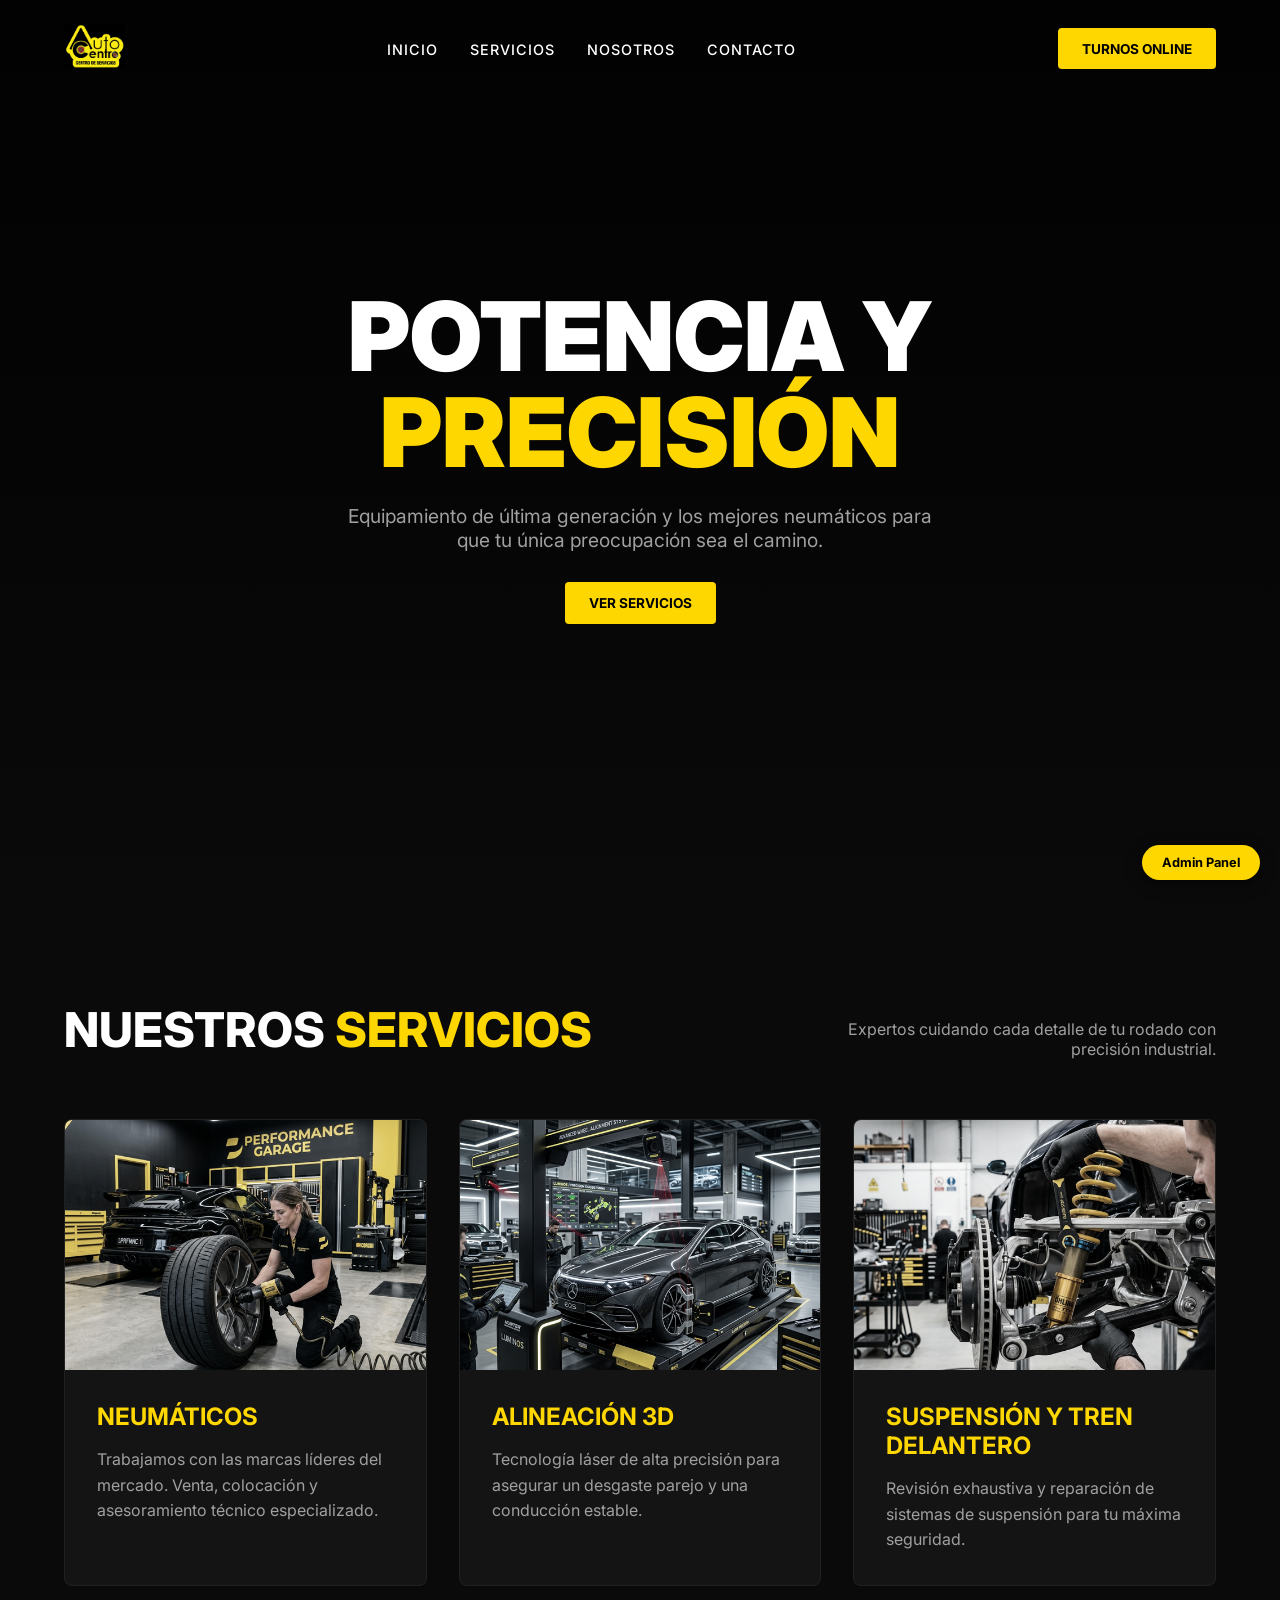
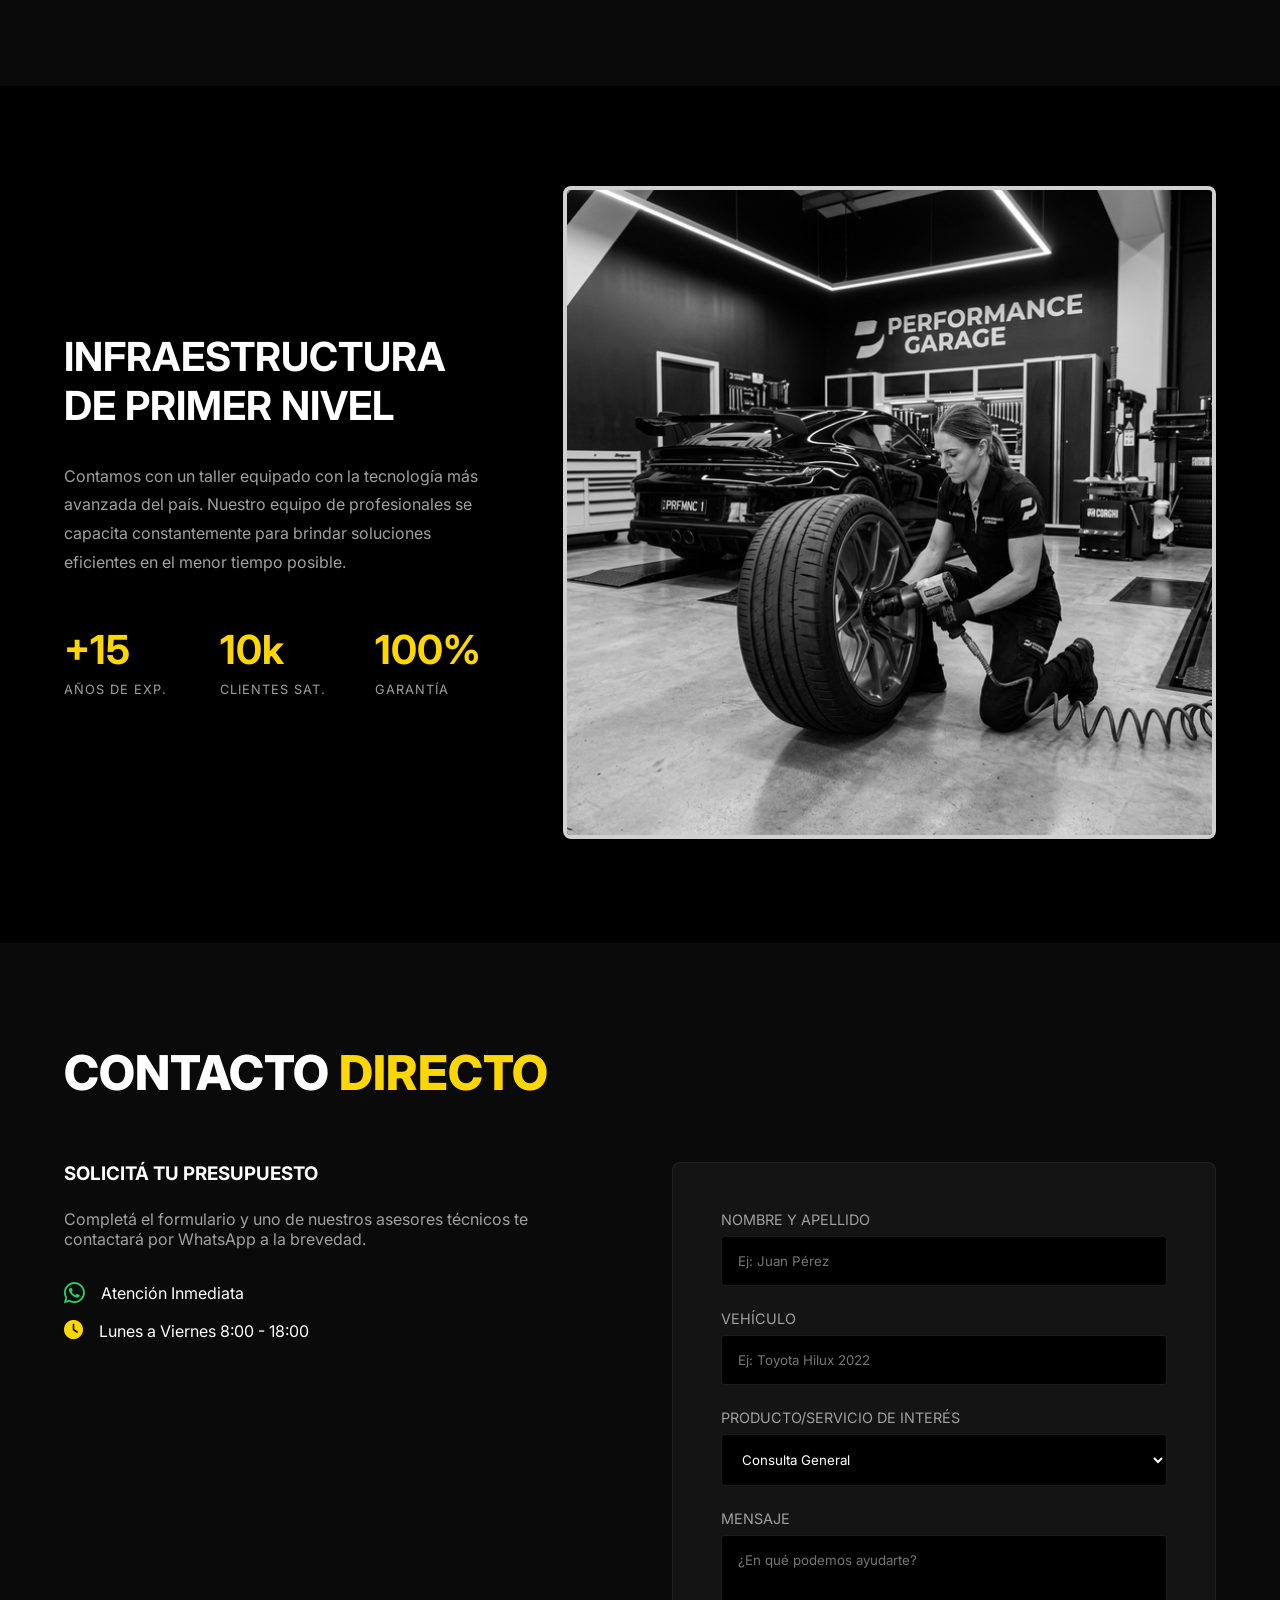
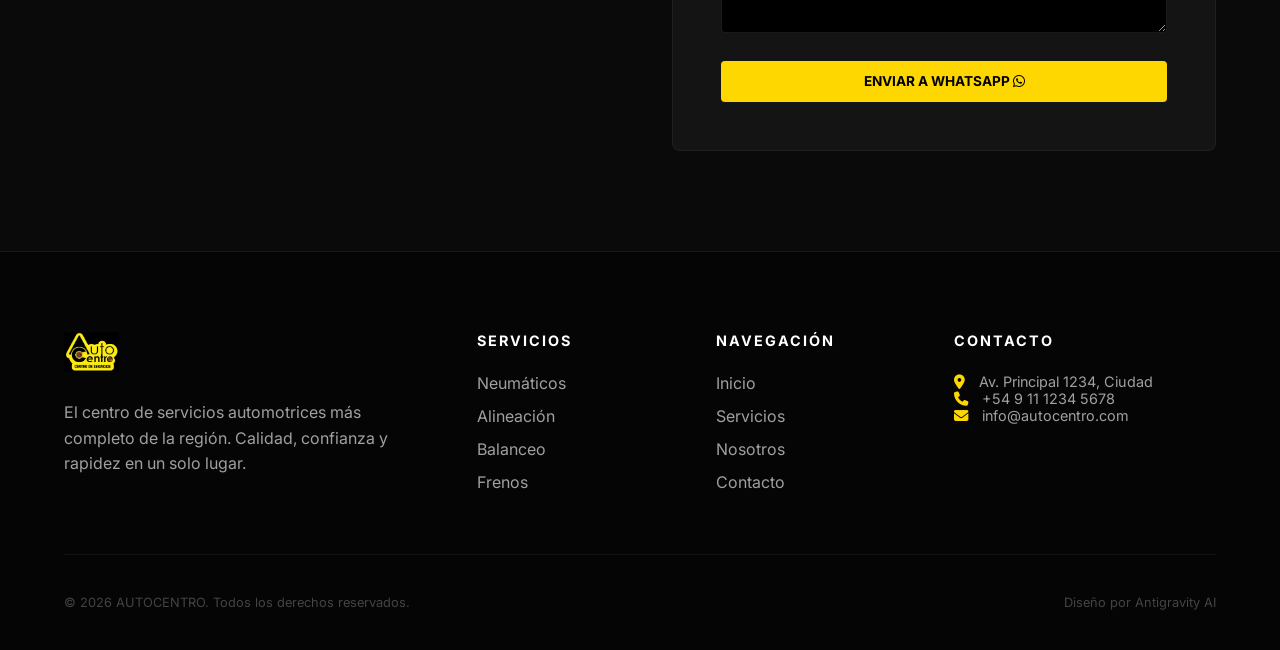
==== commit e10f9e92: "Add files via upload" ====
--- a/index.html
+++ b/index.html
@@ -1,1331 +1,237 @@
 <!DOCTYPE html>
 <html lang="es">
 <head>
-<meta charset="UTF-8">
-<meta name="viewport" content="width=device-width, initial-scale=1.0">
-<title>AUTOCENTRO — Servicio Integral de Neumáticos</title>
-<link rel="preconnect" href="https://fonts.googleapis.com">
-<link href="https://fonts.googleapis.com/css2?family=Barlow+Condensed:ital,wght@0,300;0,600;0,800;0,900;1,800&family=Barlow:wght@300;400;500&display=swap" rel="stylesheet">
-<style>
-  /* ========= RESET & VARIABLES ========= */
-  *, *::before, *::after { margin: 0; padding: 0; box-sizing: border-box; }
-
-  :root {
-    --black: #0a0a0a;
-    --black-mid: #111111;
-    --black-soft: #1a1a1a;
-    --yellow: #FFD000;
-    --yellow-hot: #FFC200;
-    --yellow-dim: #b89800;
-    --white: #f5f5f0;
-    --grey: #888;
-    --grey-light: #333;
-    --font-display: 'Barlow Condensed', sans-serif;
-    --font-body: 'Barlow', sans-serif;
-    --wa: 5491112345678; /* ← CAMBIAR AL NÚMERO DE WHATSAPP */
-  }
-
-  html { scroll-behavior: smooth; }
-
-  body {
-    background: var(--black);
-    color: var(--white);
-    font-family: var(--font-body);
-    font-weight: 300;
-    overflow-x: hidden;
-    cursor: none;
-  }
-
-  /* ========= CUSTOM CURSOR ========= */
-  #cursor {
-    width: 12px; height: 12px;
-    background: var(--yellow);
-    border-radius: 50%;
-    position: fixed; top: 0; left: 0;
-    pointer-events: none;
-    z-index: 9999;
-    transform: translate(-50%, -50%);
-    transition: transform .15s ease, width .2s ease, height .2s ease;
-    mix-blend-mode: difference;
-  }
-  #cursor.grow { width: 40px; height: 40px; }
-
-  /* ========= NAV ========= */
-  nav {
-    position: fixed; top: 0; left: 0; right: 0;
-    z-index: 100;
-    display: flex; align-items: center; justify-content: space-between;
-    padding: 0 5vw;
-    height: 70px;
-    background: transparent;
-    transition: background .4s, box-shadow .4s;
-  }
-  nav.scrolled {
-    background: rgba(10,10,10,.95);
-    box-shadow: 0 1px 0 rgba(255,208,0,.15);
-    backdrop-filter: blur(12px);
-  }
-  .nav-logo {
-    font-family: var(--font-display);
-    font-weight: 900;
-    font-size: 1.6rem;
-    letter-spacing: .06em;
-    color: var(--white);
-    text-decoration: none;
-  }
-  .nav-logo span { color: var(--yellow); }
-
-  .nav-links {
-    display: flex; gap: 2.5rem; list-style: none;
-  }
-  .nav-links a {
-    font-family: var(--font-display);
-    font-weight: 600;
-    font-size: .95rem;
-    letter-spacing: .12em;
-    text-transform: uppercase;
-    color: var(--grey);
-    text-decoration: none;
-    transition: color .2s;
-  }
-  .nav-links a:hover { color: var(--yellow); }
-
-  .nav-cta {
-    background: var(--yellow);
-    color: var(--black) !important;
-    padding: .45rem 1.3rem;
-    font-weight: 800 !important;
-    clip-path: polygon(0 0, calc(100% - 8px) 0, 100% 100%, 8px 100%);
-    transition: background .2s !important;
-  }
-  .nav-cta:hover { background: var(--yellow-hot) !important; color: var(--black) !important; }
-
-  .nav-hamburger {
-    display: none;
-    flex-direction: column; gap: 5px;
-    background: none; border: none; cursor: none;
-    padding: 4px;
-  }
-  .nav-hamburger span {
-    display: block; width: 26px; height: 2px;
-    background: var(--white);
-    transition: transform .3s, opacity .3s;
-  }
-  .nav-hamburger.open span:nth-child(1) { transform: translateY(7px) rotate(45deg); }
-  .nav-hamburger.open span:nth-child(2) { opacity: 0; }
-  .nav-hamburger.open span:nth-child(3) { transform: translateY(-7px) rotate(-45deg); }
-
-  /* mobile menu */
-  .mobile-menu {
-    display: none;
-    position: fixed; inset: 0;
-    background: var(--black);
-    z-index: 99;
-    flex-direction: column;
-    align-items: center; justify-content: center;
-    gap: 2.5rem;
-    opacity: 0;
-    pointer-events: none;
-    transition: opacity .3s;
-  }
-  .mobile-menu.open { opacity: 1; pointer-events: all; }
-  .mobile-menu a {
-    font-family: var(--font-display);
-    font-weight: 900;
-    font-size: 2.5rem;
-    letter-spacing: .05em;
-    text-transform: uppercase;
-    color: var(--white);
-    text-decoration: none;
-    transition: color .2s;
-  }
-  .mobile-menu a:hover { color: var(--yellow); }
-
-  /* ========= HERO — SCROLL DRIVEN SEQUENCE ========= */
-  #hero-wrapper {
-    position: relative;
-    height: 600vh; /* scroll distance = 200 frames */
-  }
-
-  #hero-sticky {
-    position: sticky;
-    top: 0;
-    height: 100vh;
-    overflow: hidden;
-    display: flex; align-items: center; justify-content: center;
-  }
-
-  /* Canvas / img sequence */
-  #hero-canvas {
-    position: absolute; inset: 0;
-    width: 100%; height: 100%;
-    object-fit: cover;
-    display: block;
-  }
-
-  /* dark overlay */
-  #hero-overlay {
-    position: absolute; inset: 0;
-    background: linear-gradient(
-      180deg,
-      rgba(10,10,10,.55) 0%,
-      rgba(10,10,10,.25) 50%,
-      rgba(10,10,10,.85) 100%
-    );
-    pointer-events: none;
-  }
-
-  #hero-content {
-    position: relative;
-    z-index: 2;
-    text-align: center;
-    padding: 0 1rem;
-  }
-
-  .hero-eyebrow {
-    font-family: var(--font-display);
-    font-size: .85rem;
-    letter-spacing: .35em;
-    text-transform: uppercase;
-    color: var(--yellow);
-    margin-bottom: 1.2rem;
-    opacity: 0;
-    animation: fadeUp .8s .3s forwards;
-  }
-
-  .hero-title {
-    font-family: var(--font-display);
-    font-weight: 900;
-    font-style: italic;
-    font-size: clamp(3.5rem, 11vw, 9rem);
-    line-height: .9;
-    text-transform: uppercase;
-    color: var(--white);
-    opacity: 0;
-    animation: fadeUp .8s .5s forwards;
-  }
-  .hero-title em {
-    color: var(--yellow);
-    font-style: italic;
-  }
-
-  .hero-sub {
-    margin-top: 1.5rem;
-    font-size: clamp(.95rem, 1.8vw, 1.15rem);
-    color: rgba(245,245,240,.7);
-    max-width: 520px;
-    margin-left: auto; margin-right: auto;
-    opacity: 0;
-    animation: fadeUp .8s .7s forwards;
-  }
-
-  .hero-actions {
-    margin-top: 2.5rem;
-    display: flex; gap: 1rem; justify-content: center; flex-wrap: wrap;
-    opacity: 0;
-    animation: fadeUp .8s .9s forwards;
-  }
-
-  .btn-primary {
-    display: inline-flex; align-items: center; gap: .5rem;
-    background: var(--yellow);
-    color: var(--black);
-    font-family: var(--font-display);
-    font-weight: 800;
-    font-size: 1rem;
-    letter-spacing: .12em;
-    text-transform: uppercase;
-    padding: .85rem 2.2rem;
-    text-decoration: none;
-    clip-path: polygon(0 0, calc(100% - 10px) 0, 100% 100%, 10px 100%);
-    transition: background .2s, transform .2s;
-  }
-  .btn-primary:hover { background: var(--yellow-hot); transform: scale(1.03); }
-
-  .btn-ghost {
-    display: inline-flex; align-items: center; gap: .5rem;
-    border: 1px solid rgba(255,208,0,.4);
-    color: var(--white);
-    font-family: var(--font-display);
-    font-weight: 600;
-    font-size: 1rem;
-    letter-spacing: .12em;
-    text-transform: uppercase;
-    padding: .85rem 2rem;
-    text-decoration: none;
-    clip-path: polygon(0 0, calc(100% - 10px) 0, 100% 100%, 10px 100%);
-    transition: border-color .2s, color .2s;
-  }
-  .btn-ghost:hover { border-color: var(--yellow); color: var(--yellow); }
-
-  .hero-scroll-hint {
-    position: absolute;
-    bottom: 2.5rem;
-    left: 50%;
-    transform: translateX(-50%);
-    z-index: 3;
-    display: flex; flex-direction: column; align-items: center; gap: .5rem;
-    opacity: 0;
-    animation: fadeUp .8s 1.2s forwards;
-  }
-  .hero-scroll-hint span {
-    font-family: var(--font-display);
-    font-size: .75rem;
-    letter-spacing: .3em;
-    text-transform: uppercase;
-    color: rgba(245,245,240,.5);
-  }
-  .scroll-line {
-    width: 1px; height: 50px;
-    background: linear-gradient(var(--yellow), transparent);
-    animation: scrollLine 1.5s infinite;
-  }
-  @keyframes scrollLine {
-    0% { transform: scaleY(0); transform-origin: top; }
-    50% { transform: scaleY(1); transform-origin: top; }
-    51% { transform: scaleY(1); transform-origin: bottom; }
-    100% { transform: scaleY(0); transform-origin: bottom; }
-  }
-
-  @keyframes fadeUp {
-    from { opacity: 0; transform: translateY(30px); }
-    to { opacity: 1; transform: translateY(0); }
-  }
-
-  /* fallback bg when no frames loaded */
-  #hero-sticky::before {
-    content: '';
-    position: absolute; inset: 0;
-    background: radial-gradient(ellipse at 60% 50%, #2a2200 0%, #0a0a0a 70%);
-    z-index: 0;
-  }
-
-  /* ========= STRIP STATS ========= */
-  .stats-strip {
-    background: var(--yellow);
-    padding: 1.4rem 5vw;
-    display: flex; align-items: center; justify-content: space-around;
-    flex-wrap: wrap; gap: 1rem;
-    overflow: hidden;
-  }
-  .stat-item {
-    display: flex; align-items: baseline; gap: .4rem;
-  }
-  .stat-num {
-    font-family: var(--font-display);
-    font-weight: 900;
-    font-size: 2.4rem;
-    color: var(--black);
-    line-height: 1;
-  }
-  .stat-label {
-    font-family: var(--font-display);
-    font-weight: 600;
-    font-size: .85rem;
-    letter-spacing: .1em;
-    text-transform: uppercase;
-    color: rgba(10,10,10,.65);
-  }
-  .stat-divider {
-    width: 1px; height: 40px;
-    background: rgba(10,10,10,.2);
-  }
-
-  /* ========= SECTION BASE ========= */
-  section { padding: 7rem 5vw; }
-
-  .section-label {
-    font-family: var(--font-display);
-    font-size: .8rem;
-    letter-spacing: .35em;
-    text-transform: uppercase;
-    color: var(--yellow);
-    margin-bottom: .8rem;
-  }
-  .section-title {
-    font-family: var(--font-display);
-    font-weight: 900;
-    font-size: clamp(2.4rem, 5vw, 4rem);
-    line-height: .95;
-    text-transform: uppercase;
-    color: var(--white);
-  }
-  .section-title em { color: var(--yellow); font-style: italic; }
-
-  /* ========= SERVICES ========= */
-  #servicios { background: var(--black-soft); }
-
-  .services-header {
-    max-width: 600px;
-    margin-bottom: 4rem;
-  }
-  .services-desc {
-    margin-top: 1rem;
-    color: var(--grey);
-    font-size: 1.05rem;
-    max-width: 460px;
-    line-height: 1.65;
-  }
-
-  .services-grid {
-    display: grid;
-    grid-template-columns: repeat(auto-fill, minmax(300px, 1fr));
-    gap: 1.5px;
-  }
-
-  .service-card {
-    background: var(--black);
-    padding: 2.5rem 2rem;
-    position: relative;
-    overflow: hidden;
-    border: 1px solid #1e1e1e;
-    transition: border-color .3s;
-    display: flex; flex-direction: column;
-  }
-  .service-card::before {
-    content: '';
-    position: absolute; top: 0; left: 0;
-    width: 100%; height: 3px;
-    background: var(--yellow);
-    transform: scaleX(0);
-    transform-origin: left;
-    transition: transform .35s ease;
-  }
-  .service-card:hover { border-color: #2a2a2a; }
-  .service-card:hover::before { transform: scaleX(1); }
-
-  .service-icon {
-    width: 52px; height: 52px;
-    background: rgba(255,208,0,.08);
-    border: 1px solid rgba(255,208,0,.2);
-    display: flex; align-items: center; justify-content: center;
-    margin-bottom: 1.5rem;
-    clip-path: polygon(0 0, calc(100% - 8px) 0, 100% 100%, 8px 100%);
-    font-size: 1.4rem;
-    transition: background .3s;
-  }
-  .service-card:hover .service-icon {
-    background: rgba(255,208,0,.18);
-  }
-
-  .service-name {
-    font-family: var(--font-display);
-    font-weight: 800;
-    font-size: 1.45rem;
-    text-transform: uppercase;
-    letter-spacing: .04em;
-    color: var(--white);
-    margin-bottom: .7rem;
-  }
-  .service-desc {
-    font-size: .95rem;
-    color: var(--grey);
-    line-height: 1.6;
-    flex: 1;
-    margin-bottom: 1.8rem;
-  }
-  .service-cta {
-    display: inline-flex; align-items: center; gap: .5rem;
-    font-family: var(--font-display);
-    font-weight: 700;
-    font-size: .9rem;
-    letter-spacing: .12em;
-    text-transform: uppercase;
-    color: var(--yellow);
-    text-decoration: none;
-    transition: gap .2s;
-  }
-  .service-cta:hover { gap: .8rem; }
-  .service-cta svg { transition: transform .2s; }
-  .service-cta:hover svg { transform: translateX(3px); }
-
-  /* ========= WHY US ========= */
-  #nosotros {
-    background: var(--black);
-    display: grid;
-    grid-template-columns: 1fr 1fr;
-    gap: 6rem;
-    align-items: center;
-  }
-
-  .why-visual {
-    position: relative;
-  }
-  .why-img-box {
-    width: 100%;
-    aspect-ratio: 4/5;
-    background: var(--black-soft);
-    border: 1px solid #1e1e1e;
-    overflow: hidden;
-    position: relative;
-  }
-  .why-img-box-inner {
-    position: absolute; inset: 0;
-    background: linear-gradient(135deg, #1a1400 0%, #0a0a0a 60%);
-    display: flex; align-items: center; justify-content: center;
-  }
-  .why-tire-graphic {
-    width: 220px; height: 220px;
-    border-radius: 50%;
-    border: 28px solid #1e1e1e;
-    position: relative;
-    animation: spinSlow 15s linear infinite;
-  }
-  .why-tire-graphic::before {
-    content: '';
-    position: absolute; inset: -40px;
-    border-radius: 50%;
-    border: 3px dashed rgba(255,208,0,.12);
-  }
-  .why-tire-graphic::after {
-    content: '';
-    position: absolute; top: 50%; left: 50%;
-    transform: translate(-50%, -50%);
-    width: 60px; height: 60px;
-    border-radius: 50%;
-    background: var(--yellow);
-    box-shadow: 0 0 40px rgba(255,208,0,.3);
-  }
-  @keyframes spinSlow { to { transform: rotate(360deg); } }
-
-  .why-badge {
-    position: absolute;
-    bottom: -1.5rem;
-    right: -1.5rem;
-    width: 110px; height: 110px;
-    background: var(--yellow);
-    clip-path: polygon(50% 0, 100% 25%, 100% 75%, 50% 100%, 0 75%, 0 25%);
-    display: flex; flex-direction: column; align-items: center; justify-content: center;
-    gap: 2px;
-  }
-  .why-badge-num {
-    font-family: var(--font-display);
-    font-weight: 900;
-    font-size: 1.8rem;
-    color: var(--black);
-    line-height: 1;
-  }
-  .why-badge-txt {
-    font-family: var(--font-display);
-    font-size: .55rem;
-    font-weight: 800;
-    letter-spacing: .1em;
-    text-transform: uppercase;
-    color: rgba(10,10,10,.7);
-    text-align: center;
-  }
-
-  .why-content {}
-  .why-features {
-    margin-top: 3rem;
-    display: flex; flex-direction: column; gap: 1.4rem;
-  }
-  .why-feature {
-    display: flex; align-items: flex-start; gap: 1rem;
-    padding: 1.2rem 1.5rem;
-    border: 1px solid #1a1a1a;
-    background: var(--black-soft);
-    transition: border-color .3s;
-  }
-  .why-feature:hover { border-color: rgba(255,208,0,.25); }
-  .why-feature-icon {
-    color: var(--yellow);
-    font-size: 1.2rem;
-    margin-top: .1rem;
-    flex-shrink: 0;
-  }
-  .why-feature-title {
-    font-family: var(--font-display);
-    font-weight: 700;
-    font-size: 1.05rem;
-    text-transform: uppercase;
-    letter-spacing: .04em;
-    color: var(--white);
-    margin-bottom: .3rem;
-  }
-  .why-feature-text {
-    font-size: .9rem;
-    color: var(--grey);
-    line-height: 1.55;
-  }
-
-  /* ========= MARQUEE ========= */
-  .marquee-wrap {
-    background: var(--yellow);
-    padding: 1rem 0;
-    overflow: hidden;
-    white-space: nowrap;
-  }
-  .marquee-track {
-    display: inline-flex;
-    animation: marquee 18s linear infinite;
-  }
-  .marquee-track span {
-    font-family: var(--font-display);
-    font-weight: 900;
-    font-size: 1.1rem;
-    letter-spacing: .15em;
-    text-transform: uppercase;
-    color: var(--black);
-    padding: 0 2.5rem;
-  }
-  .marquee-track .dot { color: rgba(10,10,10,.35); }
-  @keyframes marquee { to { transform: translateX(-50%); } }
-
-  /* ========= TESTIMONIALS ========= */
-  #testimonios { background: var(--black-soft); }
-
-  .testimonials-header { margin-bottom: 3.5rem; }
-
-  .testimonials-grid {
-    display: grid;
-    grid-template-columns: repeat(auto-fill, minmax(280px, 1fr));
-    gap: 1.5rem;
-  }
-  .testimonial-card {
-    background: var(--black);
-    border: 1px solid #1e1e1e;
-    padding: 2rem 1.8rem;
-    position: relative;
-    transition: border-color .3s, transform .3s;
-  }
-  .testimonial-card:hover {
-    border-color: rgba(255,208,0,.2);
-    transform: translateY(-4px);
-  }
-  .testimonial-stars {
-    color: var(--yellow);
-    font-size: 1rem;
-    letter-spacing: .1em;
-    margin-bottom: 1rem;
-  }
-  .testimonial-text {
-    font-size: .95rem;
-    color: rgba(245,245,240,.75);
-    line-height: 1.65;
-    margin-bottom: 1.5rem;
-  }
-  .testimonial-author {
-    display: flex; align-items: center; gap: .8rem;
-  }
-  .author-avatar {
-    width: 38px; height: 38px;
-    border-radius: 50%;
-    background: rgba(255,208,0,.1);
-    border: 1px solid rgba(255,208,0,.25);
-    display: flex; align-items: center; justify-content: center;
-    font-family: var(--font-display);
-    font-weight: 900;
-    font-size: .9rem;
-    color: var(--yellow);
-  }
-  .author-name {
-    font-family: var(--font-display);
-    font-weight: 700;
-    font-size: 1rem;
-    color: var(--white);
-  }
-  .author-detail {
-    font-size: .8rem;
-    color: var(--grey);
-  }
-
-  /* ========= CTA BAND ========= */
-  #contacto {
-    background: var(--black);
-    text-align: center;
-    padding: 8rem 5vw;
-    position: relative;
-    overflow: hidden;
-  }
-  #contacto::before {
-    content: '';
-    position: absolute;
-    top: -30%;
-    left: 50%;
-    transform: translateX(-50%);
-    width: 600px; height: 600px;
-    border-radius: 50%;
-    background: radial-gradient(circle, rgba(255,208,0,.07) 0%, transparent 70%);
-    pointer-events: none;
-  }
-  .cta-label { font-size: .8rem; letter-spacing: .35em; text-transform: uppercase; color: var(--yellow); margin-bottom: .8rem; font-family: var(--font-display); }
-  .cta-title {
-    font-family: var(--font-display);
-    font-weight: 900;
-    font-size: clamp(2.8rem, 6vw, 5rem);
-    line-height: .95;
-    text-transform: uppercase;
-    color: var(--white);
-    margin-bottom: 1.5rem;
-  }
-  .cta-title em { color: var(--yellow); font-style: italic; }
-  .cta-sub {
-    color: var(--grey);
-    font-size: 1.05rem;
-    max-width: 500px;
-    margin: 0 auto 2.5rem;
-    line-height: 1.6;
-  }
-  .cta-buttons { display: flex; gap: 1rem; justify-content: center; flex-wrap: wrap; }
-  .btn-wa {
-    display: inline-flex; align-items: center; gap: .7rem;
-    background: #25D366;
-    color: #fff;
-    font-family: var(--font-display);
-    font-weight: 800;
-    font-size: 1.05rem;
-    letter-spacing: .1em;
-    text-transform: uppercase;
-    padding: 1rem 2.5rem;
-    text-decoration: none;
-    clip-path: polygon(0 0, calc(100% - 10px) 0, 100% 100%, 10px 100%);
-    transition: background .2s, transform .2s;
-  }
-  .btn-wa:hover { background: #1db954; transform: scale(1.03); }
-  .btn-wa svg { width: 22px; height: 22px; }
-
-  /* ========= FOOTER ========= */
-  footer {
-    background: #060606;
-    border-top: 1px solid #1a1a1a;
-    padding: 4rem 5vw 2rem;
-  }
-  .footer-top {
-    display: grid;
-    grid-template-columns: 1.5fr 1fr 1fr 1fr;
-    gap: 3rem;
-    margin-bottom: 3rem;
-  }
-  .footer-brand {}
-  .footer-logo {
-    font-family: var(--font-display);
-    font-weight: 900;
-    font-size: 1.8rem;
-    letter-spacing: .06em;
-    color: var(--white);
-    text-decoration: none;
-    display: block;
-    margin-bottom: 1rem;
-  }
-  .footer-logo span { color: var(--yellow); }
-  .footer-tagline {
-    font-size: .9rem;
-    color: var(--grey);
-    line-height: 1.6;
-    max-width: 220px;
-  }
-  .footer-heading {
-    font-family: var(--font-display);
-    font-weight: 800;
-    font-size: .85rem;
-    letter-spacing: .2em;
-    text-transform: uppercase;
-    color: var(--yellow);
-    margin-bottom: 1.2rem;
-  }
-  .footer-links { list-style: none; }
-  .footer-links li { margin-bottom: .6rem; }
-  .footer-links a {
-    font-size: .9rem;
-    color: var(--grey);
-    text-decoration: none;
-    transition: color .2s;
-  }
-  .footer-links a:hover { color: var(--white); }
-  .footer-contact-item {
-    display: flex; align-items: flex-start; gap: .6rem;
-    font-size: .9rem;
-    color: var(--grey);
-    margin-bottom: .7rem;
-    line-height: 1.5;
-  }
-  .footer-contact-item span { color: var(--yellow); font-size: 1rem; flex-shrink: 0; }
-  .footer-bottom {
-    border-top: 1px solid #1a1a1a;
-    padding-top: 1.5rem;
-    display: flex; align-items: center; justify-content: space-between;
-    flex-wrap: wrap; gap: 1rem;
-  }
-  .footer-copy {
-    font-size: .82rem;
-    color: #444;
-  }
-  .footer-socials {
-    display: flex; gap: .8rem;
-  }
-  .footer-social {
-    width: 34px; height: 34px;
-    background: #111;
-    border: 1px solid #222;
-    display: flex; align-items: center; justify-content: center;
-    clip-path: polygon(0 0, calc(100% - 6px) 0, 100% 100%, 6px 100%);
-    color: var(--grey);
-    font-size: .9rem;
-    text-decoration: none;
-    transition: background .2s, color .2s;
-  }
-  .footer-social:hover { background: var(--yellow); color: var(--black); }
-
-  /* ========= FLOATING WA ========= */
-  .wa-float {
-    position: fixed;
-    bottom: 2rem;
-    right: 2rem;
-    z-index: 50;
-    display: flex; align-items: center; gap: .7rem;
-    background: #25D366;
-    color: #fff;
-    padding: .7rem 1.2rem .7rem .9rem;
-    border-radius: 50px;
-    text-decoration: none;
-    font-family: var(--font-display);
-    font-weight: 700;
-    font-size: .9rem;
-    letter-spacing: .08em;
-    text-transform: uppercase;
-    box-shadow: 0 6px 30px rgba(37,211,102,.35);
-    transition: transform .2s, box-shadow .2s;
-    animation: bounceIn .6s 1.5s both;
-  }
-  .wa-float:hover { transform: scale(1.05); box-shadow: 0 8px 40px rgba(37,211,102,.5); }
-  .wa-float svg { width: 22px; height: 22px; }
-  @keyframes bounceIn {
-    0% { opacity: 0; transform: scale(.5) translateY(20px); }
-    80% { transform: scale(1.05) translateY(-3px); }
-    100% { opacity: 1; transform: scale(1) translateY(0); }
-  }
-
-  /* ========= REVEAL ANIMATIONS ========= */
-  .reveal {
-    opacity: 0;
-    transform: translateY(40px);
-    transition: opacity .7s ease, transform .7s ease;
-  }
-  .reveal.visible { opacity: 1; transform: translateY(0); }
-
-  /* ========= RESPONSIVE ========= */
-  @media (max-width: 1024px) {
-    #nosotros { grid-template-columns: 1fr; gap: 4rem; }
-    .footer-top { grid-template-columns: 1fr 1fr; }
-  }
-
-  @media (max-width: 768px) {
-    .nav-links { display: none; }
-    .nav-hamburger { display: flex; }
-    .mobile-menu { display: flex; }
-    section { padding: 5rem 5vw; }
-    #nosotros { padding: 5rem 5vw; }
-    .stat-divider { display: none; }
-    .footer-top { grid-template-columns: 1fr; gap: 2rem; }
-    .why-badge { width: 85px; height: 85px; }
-    .why-badge-num { font-size: 1.4rem; }
-    body { cursor: auto; }
-    #cursor { display: none; }
-  }
-</style>
+    <meta charset="UTF-8">
+    <meta name="viewport" content="width=device-width, initial-scale=1.0">
+    <title>AUTOCENTRO | Especialistas en Neumáticos y Mecánica</title>
+    <meta name="description" content="Especialistas en neumáticos, alineación, balanceo y mecánica integral. Tecnología de vanguardia para tu vehículo.">
+    <link rel="stylesheet" href="style.css">
+    <!-- Google Fonts -->
+    <link rel="preconnect" href="https://fonts.googleapis.com">
+    <link rel="preconnect" href="https://fonts.gstatic.com" crossorigin>
+    <link href="https://fonts.googleapis.com/css2?family=Inter:wght@400;500;700;800;900&family=Outfit:wght@700;900&display=swap" rel="stylesheet">
+    <!-- Font Awesome -->
+    <link rel="stylesheet" href="https://cdnjs.cloudflare.com/ajax/libs/font-awesome/6.4.0/css/all.min.css">
 </head>
 <body>
 
-<!-- CURSOR -->
-<div id="cursor"></div>
-
-<!-- FLOATING WA -->
-<a href="https://wa.me/TUNUMERO?text=Hola!%20Quiero%20consultar%20sobre%20los%20servicios%20de%20neum%C3%A1ticos."
-   class="wa-float" target="_blank" rel="noopener" id="wa-main">
-  <svg viewBox="0 0 24 24" fill="currentColor"><path d="M17.472 14.382c-.297-.149-1.758-.867-2.03-.967-.273-.099-.471-.148-.67.15-.197.297-.767.966-.94 1.164-.173.199-.347.223-.644.075-.297-.15-1.255-.463-2.39-1.475-.883-.788-1.48-1.761-1.653-2.059-.173-.297-.018-.458.13-.606.134-.133.298-.347.446-.52.149-.174.198-.298.298-.497.099-.198.05-.371-.025-.52-.075-.149-.669-1.612-.916-2.207-.242-.579-.487-.5-.669-.51-.173-.008-.371-.01-.57-.01-.198 0-.52.074-.792.372-.272.297-1.04 1.016-1.04 2.479 0 1.462 1.065 2.875 1.213 3.074.149.198 2.096 3.2 5.077 4.487.709.306 1.262.489 1.694.625.712.227 1.36.195 1.871.118.571-.085 1.758-.719 2.006-1.413.248-.694.248-1.289.173-1.413-.074-.124-.272-.198-.57-.347m-5.421 7.403h-.004a9.87 9.87 0 01-5.031-1.378l-.361-.214-3.741.982.998-3.648-.235-.374a9.86 9.86 0 01-1.51-5.26c.001-5.45 4.436-9.884 9.888-9.884 2.64 0 5.122 1.03 6.988 2.898a9.825 9.825 0 012.893 6.994c-.003 5.45-4.437 9.884-9.885 9.884m8.413-18.297A11.815 11.815 0 0012.05 0C5.495 0 .16 5.335.157 11.892c0 2.096.547 4.142 1.588 5.945L.057 24l6.305-1.654a11.882 11.882 0 005.683 1.448h.005c6.554 0 11.89-5.335 11.893-11.893a11.821 11.821 0 00-3.48-8.413z"/></svg>
-  Cotizar ahora
-</a>
-
-<!-- NAV -->
-<nav id="main-nav">
-  <a href="#" class="nav-logo">AUTO<span>CENTER</span></a>
-  <ul class="nav-links">
-    <li><a href="#servicios">Servicios</a></li>
-    <li><a href="#nosotros">Nosotros</a></li>
-    <li><a href="#testimonios">Reseñas</a></li>
-    <li><a href="https://wa.me/TUNUMERO?text=Hola!%20Quiero%20consultar%20sobre%20neum%C3%A1ticos." class="nav-cta" target="_blank">WhatsApp</a></li>
-  </ul>
-  <button class="nav-hamburger" id="hamburger" aria-label="Menú">
-    <span></span><span></span><span></span>
-  </button>
-</nav>
-
-<!-- MOBILE MENU -->
-<div class="mobile-menu" id="mobile-menu">
-  <a href="#servicios" class="menu-link">Servicios</a>
-  <a href="#nosotros" class="menu-link">Nosotros</a>
-  <a href="#testimonios" class="menu-link">Reseñas</a>
-  <a href="https://wa.me/TUNUMERO" class="menu-link" target="_blank">WhatsApp</a>
-</div>
-
-<!-- HERO -->
-<div id="hero-wrapper">
-  <div id="hero-sticky">
-    <canvas id="hero-canvas"></canvas>
-    <div id="hero-overlay"></div>
-
-    <div id="hero-content">
-      <p class="hero-eyebrow">Especialistas en neumáticos desde 2005</p>
-      <h1 class="hero-title">El poder<br>está en <em>cada<br>rueda</em></h1>
-      <p class="hero-sub">Venta, montaje, balanceo y alineación con tecnología de última generación y manos expertas.</p>
-      <div class="hero-actions">
-        <a href="https://wa.me/TUNUMERO?text=Hola!%20Necesito%20servicio%20de%20neum%C3%A1ticos." class="btn-primary" target="_blank">
-          <svg width="18" height="18" viewBox="0 0 24 24" fill="currentColor"><path d="M17.472 14.382c-.297-.149-1.758-.867-2.03-.967-.273-.099-.471-.148-.67.15-.197.297-.767.966-.94 1.164-.173.199-.347.223-.644.075-.297-.15-1.255-.463-2.39-1.475-.883-.788-1.48-1.761-1.653-2.059-.173-.297-.018-.458.13-.606.134-.133.298-.347.446-.52.149-.174.198-.298.298-.497.099-.198.05-.371-.025-.52-.075-.149-.669-1.612-.916-2.207-.242-.579-.487-.5-.669-.51-.173-.008-.371-.01-.57-.01-.198 0-.52.074-.792.372-.272.297-1.04 1.016-1.04 2.479 0 1.462 1.065 2.875 1.213 3.074.149.198 2.096 3.2 5.077 4.487.709.306 1.262.489 1.694.625.712.227 1.36.195 1.871.118.571-.085 1.758-.719 2.006-1.413.248-.694.248-1.289.173-1.413-.074-.124-.272-.198-.57-.347m-5.421 7.403h-.004a9.87 9.87 0 01-5.031-1.378l-.361-.214-3.741.982.998-3.648-.235-.374a9.86 9.86 0 01-1.51-5.26c.001-5.45 4.436-9.884 9.888-9.884 2.64 0 5.122 1.03 6.988 2.898a9.825 9.825 0 012.893 6.994c-.003 5.45-4.437 9.884-9.885 9.884m8.413-18.297A11.815 11.815 0 0012.05 0C5.495 0 .16 5.335.157 11.892c0 2.096.547 4.142 1.588 5.945L.057 24l6.305-1.654a11.882 11.882 0 005.683 1.448h.005c6.554 0 11.89-5.335 11.893-11.893a11.821 11.821 0 00-3.48-8.413z"/></svg>
-          Pedir turno
-        </a>
-        <a href="#servicios" class="btn-ghost">Ver servicios</a>
-      </div>
-    </div>
-
-    <div class="hero-scroll-hint">
-      <span>Scroll</span>
-      <div class="scroll-line"></div>
-    </div>
-  </div>
-</div>
-
-<!-- STATS STRIP -->
-<div class="stats-strip">
-  <div class="stat-item">
-    <span class="stat-num">+20</span>
-    <span class="stat-label">Años<br>de experiencia</span>
-  </div>
-  <div class="stat-divider"></div>
-  <div class="stat-item">
-    <span class="stat-num">+15K</span>
-    <span class="stat-label">Clientes<br>satisfechos</span>
-  </div>
-  <div class="stat-divider"></div>
-  <div class="stat-item">
-    <span class="stat-num">+80</span>
-    <span class="stat-label">Marcas<br>disponibles</span>
-  </div>
-  <div class="stat-divider"></div>
-  <div class="stat-item">
-    <span class="stat-num">24hs</span>
-    <span class="stat-label">Turno<br>por WhatsApp</span>
-  </div>
-</div>
-
-<!-- MARQUEE -->
-<div class="marquee-wrap">
-  <div class="marquee-track">
-    <span>Venta de Neumáticos</span><span class="dot">✦</span>
-    <span>Balanceo Digital</span><span class="dot">✦</span>
-    <span>Alineación 3D</span><span class="dot">✦</span>
-    <span>Reparación de Pinchazos</span><span class="dot">✦</span>
-    <span>Cambio de Aceite</span><span class="dot">✦</span>
-    <span>Suspensión</span><span class="dot">✦</span>
-    <span>Frenos</span><span class="dot">✦</span>
-    <span>Venta de Neumáticos</span><span class="dot">✦</span>
-    <span>Balanceo Digital</span><span class="dot">✦</span>
-    <span>Alineación 3D</span><span class="dot">✦</span>
-    <span>Reparación de Pinchazos</span><span class="dot">✦</span>
-    <span>Cambio de Aceite</span><span class="dot">✦</span>
-    <span>Suspensión</span><span class="dot">✦</span>
-    <span>Frenos</span><span class="dot">✦</span>
-  </div>
-</div>
-
-<!-- SERVICIOS -->
-<section id="servicios">
-  <div class="services-header reveal">
-    <p class="section-label">Lo que hacemos</p>
-    <h2 class="section-title">Nuestros<br><em>Servicios</em></h2>
-    <p class="services-desc">Atención completa para tu vehículo con equipamiento profesional y técnicos certificados.</p>
-  </div>
-
-  <div class="services-grid">
-
-    <div class="service-card reveal">
-      <div class="service-icon">🛞</div>
-      <h3 class="service-name">Venta de Neumáticos</h3>
-      <p class="service-desc">Todas las marcas y medidas para autos, camionetas y utilitarios. Stock permanente con los mejores precios del mercado.</p>
-      <a href="https://wa.me/TUNUMERO?text=Hola!%20Quiero%20consultar%20por%20neum%C3%A1ticos." class="service-cta" target="_blank">
-        Consultar por WhatsApp
-        <svg width="16" height="16" viewBox="0 0 24 24" fill="none" stroke="currentColor" stroke-width="2.5"><path d="M5 12h14M12 5l7 7-7 7"/></svg>
-      </a>
-    </div>
-
-    <div class="service-card reveal">
-      <div class="service-icon">⚖️</div>
-      <h3 class="service-name">Balanceo Digital</h3>
-      <p class="service-desc">Equilibrado de ruedas con balanceadora computarizada de última generación. Eliminamos vibraciones y prolongamos la vida útil del neumático.</p>
-      <a href="https://wa.me/TUNUMERO?text=Hola!%20Necesito%20un%20balanceo." class="service-cta" target="_blank">
-        Reservar turno
-        <svg width="16" height="16" viewBox="0 0 24 24" fill="none" stroke="currentColor" stroke-width="2.5"><path d="M5 12h14M12 5l7 7-7 7"/></svg>
-      </a>
-    </div>
-
-    <div class="service-card reveal">
-      <div class="service-icon">🎯</div>
-      <h3 class="service-name">Alineación 3D</h3>
-      <p class="service-desc">Geometría vehicular con tecnología 3D. Mejora el manejo, reduce el desgaste irregular y ahorra combustible.</p>
-      <a href="https://wa.me/TUNUMERO?text=Hola!%20Quiero%20alineaci%C3%B3n%203D." class="service-cta" target="_blank">
-        Reservar turno
-        <svg width="16" height="16" viewBox="0 0 24 24" fill="none" stroke="currentColor" stroke-width="2.5"><path d="M5 12h14M12 5l7 7-7 7"/></svg>
-      </a>
-    </div>
-
-    <div class="service-card reveal">
-      <div class="service-icon">🔧</div>
-      <h3 class="service-name">Reparación de Pinchazos</h3>
-      <p class="service-desc">Reparación rápida y segura con parches de calidad. En la mayoría de los casos tu auto está listo en menos de 30 minutos.</p>
-      <a href="https://wa.me/TUNUMERO?text=Hola!%20Tengo%20un%20pinchazo%2C%20necesito%20ayuda." class="service-cta" target="_blank">
-        Urgencia por WhatsApp
-        <svg width="16" height="16" viewBox="0 0 24 24" fill="none" stroke="currentColor" stroke-width="2.5"><path d="M5 12h14M12 5l7 7-7 7"/></svg>
-      </a>
-    </div>
-
-    <div class="service-card reveal">
-      <div class="service-icon">🛢️</div>
-      <h3 class="service-name">Cambio de Aceite</h3>
-      <p class="service-desc">Lubricantes originales para todas las marcas. Mineral, semi-sintético y sintético. Revisión completa de filtros incluida.</p>
-      <a href="https://wa.me/TUNUMERO?text=Hola!%20Necesito%20cambio%20de%20aceite." class="service-cta" target="_blank">
-        Pedir turno
-        <svg width="16" height="16" viewBox="0 0 24 24" fill="none" stroke="currentColor" stroke-width="2.5"><path d="M5 12h14M12 5l7 7-7 7"/></svg>
-      </a>
-    </div>
-
-    <div class="service-card reveal">
-      <div class="service-icon">🚗</div>
-      <h3 class="service-name">Suspensión y Frenos</h3>
-      <p class="service-desc">Diagnóstico y reparación de amortiguadores, pastillas, discos y sistemas de frenado. Tu seguridad, nuestra prioridad.</p>
-      <a href="https://wa.me/TUNUMERO?text=Hola!%20Necesito%20revisar%20suspensi%C3%B3n%20o%20frenos." class="service-cta" target="_blank">
-        Consultar precio
-        <svg width="16" height="16" viewBox="0 0 24 24" fill="none" stroke="currentColor" stroke-width="2.5"><path d="M5 12h14M12 5l7 7-7 7"/></svg>
-      </a>
-    </div>
-
-  </div>
-</section>
-
-<!-- POR QUÉ ELEGIRNOS -->
-<section id="nosotros">
-  <div class="why-visual reveal">
-    <div class="why-img-box">
-      <div class="why-img-box-inner">
-        <div class="why-tire-graphic"></div>
-      </div>
-    </div>
-    <div class="why-badge">
-      <span class="why-badge-num">N°1</span>
-      <span class="why-badge-txt">en tu<br>ciudad</span>
-    </div>
-  </div>
-
-  <div class="why-content">
-    <p class="section-label">Por qué elegirnos</p>
-    <h2 class="section-title reveal">Calidad que<br><em>se siente</em><br>en cada kilómetro</h2>
-
-    <div class="why-features">
-      <div class="why-feature reveal">
-        <span class="why-feature-icon">⚡</span>
-        <div>
-          <p class="why-feature-title">Atención Express</p>
-          <p class="why-feature-text">La mayoría de los servicios se realizan en menos de 45 minutos. Tu tiempo vale.</p>
+    <header id="header">
+        <div class="logo">
+            <img src="logo.png" alt="Autocentro Logo">
         </div>
-      </div>
-      <div class="why-feature reveal">
-        <span class="why-feature-icon">🏆</span>
-        <div>
-          <p class="why-feature-title">Técnicos Certificados</p>
-          <p class="why-feature-text">Todo nuestro equipo está capacitado y actualizado con las últimas tecnologías automotrices.</p>
+        <nav>
+            <ul>
+                <li><a href="#inicio">Inicio</a></li>
+                <li><a href="#servicios">Servicios</a></li>
+                <li><a href="#nosotros">Nosotros</a></li>
+                <li><a href="#contacto">Contacto</a></li>
+            </ul>
+        </nav>
+        <a href="https://wa.me/5491112223334" class="cta-btn">Turnos Online</a>
+    </header>
+
+    <main>
+        <section id="inicio" class="hero">
+            <div class="video-container">
+                <video autoplay muted loop playsinline id="heroVideo">
+                    <source src="hero.mp4" type="video/mp4">
+                    Tu navegador no soporta videos.
+                </video>
+            </div>
+            <div class="hero-content" data-reveal>
+                <h1>POTENCIA Y <span>PRECISIÓN</span></h1>
+                <p>Equipamiento de última generación y los mejores neumáticos para que tu única preocupación sea el camino.</p>
+                <div class="hero-actions">
+                    <a href="#servicios" class="cta-btn">Ver Servicios</a>
+                </div>
+            </div>
+        </section>
+
+        <!-- Promos Section (Dynamic) -->
+        <section id="promos" class="dynamic-sec">
+            <div class="section-header" data-reveal>
+                <h2>Ofertas <span>Exclusivas</span></h2>
+            </div>
+            <div id="promos-container" class="services-grid">
+                <!-- Injected via JS -->
+            </div>
+        </section>
+
+        <section id="servicios" class="services">
+            <div class="section-header" data-reveal>
+                <h2>Nuestros <span>Servicios</span></h2>
+                <p style="color: var(--text-gray); max-width: 400px; text-align: right;">Expertos cuidando cada detalle de tu rodado con precisión industrial.</p>
+            </div>
+
+            <div class="services-grid">
+                <div class="service-card" data-reveal>
+                    <div class="service-img">
+                        <img src="service1.png" alt="Servicio de Neumáticos">
+                    </div>
+                    <div class="service-info">
+                        <h3>Neumáticos</h3>
+                        <p>Trabajamos con las marcas líderes del mercado. Venta, colocación y asesoramiento técnico especializado.</p>
+                    </div>
+                </div>
+
+                <div class="service-card" data-reveal>
+                    <div class="service-img">
+                        <img src="service2.png" alt="Alineación y Balanceo">
+                    </div>
+                    <div class="service-info">
+                        <h3>Alineación 3D</h3>
+                        <p>Tecnología láser de alta precisión para asegurar un desgaste parejo y una conducción estable.</p>
+                    </div>
+                </div>
+
+                <div class="service-card" data-reveal>
+                    <div class="service-img">
+                        <img src="service3.png" alt="Suspensión">
+                    </div>
+                    <div class="service-info">
+                        <h3>Suspensión y Tren Delantero</h3>
+                        <p>Revisión exhaustiva y reparación de sistemas de suspensión para tu máxima seguridad.</p>
+                    </div>
+                </div>
+            </div>
+        </section>
+
+        <section id="nosotros" class="experience">
+            <div class="exp-grid">
+                <div class="exp-text" data-reveal>
+                    <h3>Infraestructura de <span>Primer Nivel</span></h3>
+                    <p style="color: var(--text-gray); line-height: 1.8;">Contamos con un taller equipado con la tecnología más avanzada del país. Nuestro equipo de profesionales se capacita constantemente para brindar soluciones eficientes en el menor tiempo posible.</p>
+                    <div class="stats">
+                        <div class="stat-item">
+                            <h4>+15</h4>
+                            <p>Años de Exp.</p>
+                        </div>
+                        <div class="stat-item">
+                            <h4>10k</h4>
+                            <p>Clientes Sat.</p>
+                        </div>
+                        <div class="stat-item">
+                            <h4>100%</h4>
+                            <p>Garantía</p>
+                        </div>
+                    </div>
+                </div>
+                <div class="exp-visual" data-reveal>
+                    <img src="service1.png" alt="Taller" style="width: 100%; border-radius: 8px; filter: grayscale(1); border: 4px solid var(--primary);">
+                </div>
+            </div>
+        </section>
+
+        <!-- Products Section (Dynamic) -->
+        <section id="productos" class="dynamic-sec">
+            <div class="section-header" data-reveal>
+                <h2>Catálogo de <span>Productos</span></h2>
+            </div>
+            
+            <div class="filter-bar" data-reveal>
+                <input type="text" id="productSearch" placeholder="Buscar producto..." class="search-input">
+                <select id="categoryFilter" class="filter-select">
+                    <option value="all">Todas las categorías</option>
+                    <option value="Neumáticos">Neumáticos</option>
+                    <option value="Llantas">Llantas</option>
+                    <option value="Servicios">Servicios</option>
+                </select>
+            </div>
+
+            <div id="products-grid" class="services-grid">
+                <!-- Injected via JS -->
+            </div>
+        </section>
+
+        <section id="contacto" class="contact">
+            <div class="section-header" data-reveal>
+                <h2>Contacto <span>Directo</span></h2>
+            </div>
+            
+            <div class="contact-grid">
+                <div class="contact-info" data-reveal>
+                    <h3 style="margin-bottom: 1.5rem; text-transform: uppercase;">Solicitá tu <span>Presupuesto</span></h3>
+                    <p style="color: var(--text-gray); margin-bottom: 2rem;">Completá el formulario y uno de nuestros asesores técnicos te contactará por WhatsApp a la brevedad.</p>
+                    <div style="display: flex; flex-direction: column; gap: 1rem;">
+                        <div style="display: flex; align-items: center; gap: 1rem;">
+                            <i class="fab fa-whatsapp" style="color: #25D366; font-size: 1.5rem;"></i>
+                            <span>Atención Inmediata</span>
+                        </div>
+                        <div style="display: flex; align-items: center; gap: 1rem;">
+                            <i class="fas fa-clock" style="color: var(--primary); font-size: 1.2rem;"></i>
+                            <span>Lunes a Viernes 8:00 - 18:00</span>
+                        </div>
+                    </div>
+                </div>
+
+                <form id="whatsappForm" class="contact-form" data-reveal>
+                    <div class="form-group">
+                        <label>Nombre y Apellido</label>
+                        <input type="text" id="formName" required placeholder="Ej: Juan Pérez">
+                    </div>
+                    <div class="form-group">
+                        <label>Vehículo</label>
+                        <input type="text" id="formVehicle" required placeholder="Ej: Toyota Hilux 2022">
+                    </div>
+                    <div class="form-group">
+                        <label>Producto/Servicio de interés</label>
+                        <select id="formInterest">
+                            <option value="General">Consulta General</option>
+                            <option value="Neumáticos">Neumáticos</option>
+                            <option value="Alineación">Alineación y Balanceo</option>
+                        </select>
+                    </div>
+                    <div class="form-group">
+                        <label>Mensaje</label>
+                        <textarea id="formMessage" rows="4" placeholder="¿En qué podemos ayudarte?"></textarea>
+                    </div>
+                    <button type="submit" class="cta-btn" style="width: 100%;">Enviar a WhatsApp <i class="fab fa-whatsapp"></i></button>
+                </form>
+            </div>
+        </section>
+
+    </main>
+
+    <footer>
+        <div class="footer-grid">
+            <div class="footer-info">
+                <img src="logo.png" alt="Logo">
+                <p>El centro de servicios automotrices más completo de la región. Calidad, confianza y rapidez en un solo lugar.</p>
+            </div>
+            <div class="footer-links">
+                <h4>Servicios</h4>
+                <ul>
+                    <li><a href="#">Neumáticos</a></li>
+                    <li><a href="#">Alineación</a></li>
+                    <li><a href="#">Balanceo</a></li>
+                    <li><a href="#">Frenos</a></li>
+                </ul>
+            </div>
+            <div class="footer-links">
+                <h4>Navegación</h4>
+                <ul>
+                    <li><a href="#inicio">Inicio</a></li>
+                    <li><a href="#servicios">Servicios</a></li>
+                    <li><a href="#nosotros">Nosotros</a></li>
+                    <li><a href="#contacto">Contacto</a></li>
+                </ul>
+            </div>
+            <div class="footer-links">
+                <h4>Contacto</h4>
+                <p style="color: var(--text-gray); font-size: 0.9rem; margin-bottom: 1rem;">
+                    <i class="fas fa-map-marker-alt" style="color: var(--primary); margin-right: 10px;"></i> Av. Principal 1234, Ciudad<br>
+                    <i class="fas fa-phone" style="color: var(--primary); margin-right: 10px;"></i> +54 9 11 1234 5678<br>
+                    <i class="fas fa-envelope" style="color: var(--primary); margin-right: 10px;"></i> info@autocentro.com
+                </p>
+            </div>
         </div>
-      </div>
-      <div class="why-feature reveal">
-        <span class="why-feature-icon">💰</span>
-        <div>
-          <p class="why-feature-title">Precio Justo, Garantizado</p>
-          <p class="why-feature-text">Sin sorpresas. Presupuesto claro antes de empezar. Garantía en todos los trabajos realizados.</p>
+        <div class="bottom-footer">
+            <p>&copy; 2026 AUTOCENTRO. Todos los derechos reservados.</p>
+            <p>Diseño por Antigravity AI</p>
         </div>
-      </div>
-      <div class="why-feature reveal">
-        <span class="why-feature-icon">📱</span>
-        <div>
-          <p class="why-feature-title">Turno por WhatsApp 24/7</p>
-          <p class="why-feature-text">Reservá tu turno cuando quieras desde tu celular. Sin esperas, sin llamadas.</p>
-        </div>
-      </div>
-    </div>
-  </div>
-</section>
-
-<!-- TESTIMONIALS -->
-<section id="testimonios">
-  <div class="testimonials-header reveal">
-    <p class="section-label">Lo que dicen nuestros clientes</p>
-    <h2 class="section-title">Reseñas <em>reales</em></h2>
-  </div>
-
-  <div class="testimonials-grid">
-    <div class="testimonial-card reveal">
-      <div class="testimonial-stars">★★★★★</div>
-      <p class="testimonial-text">"Excelente servicio. Llegué sin turno a las 11 de la mañana y en 40 minutos ya tenía los neumáticos nuevos montados y balanceados. Muy recomendable."</p>
-      <div class="testimonial-author">
-        <div class="author-avatar">MA</div>
-        <div>
-          <p class="author-name">Martín A.</p>
-          <p class="author-detail">Ford Ranger • Marzo 2025</p>
-        </div>
-      </div>
-    </div>
-    <div class="testimonial-card reveal">
-      <div class="testimonial-stars">★★★★★</div>
-      <p class="testimonial-text">"Fui por una alineación y salí con el auto como nuevo. Me explicaron todo lo que hicieron, sin palabras técnicas difíciles. Excelente atención y precio."</p>
-      <div class="testimonial-author">
-        <div class="author-avatar">LG</div>
-        <div>
-          <p class="author-name">Laura G.</p>
-          <p class="author-detail">VW Vento • Enero 2025</p>
-        </div>
-      </div>
-    </div>
-    <div class="testimonial-card reveal">
-      <div class="testimonial-stars">★★★★★</div>
-      <p class="testimonial-text">"Tuve un pinchazo de noche, los contacté por WhatsApp y al otro día temprano me atendieron de forma urgente. Precios justos y gente muy amable."</p>
-      <div class="testimonial-author">
-        <div class="author-avatar">RS</div>
-        <div>
-          <p class="author-name">Rodrigo S.</p>
-          <p class="author-detail">Chevrolet Cruze • Febrero 2025</p>
-        </div>
-      </div>
-    </div>
-  </div>
-</section>
-
-<!-- CTA BAND -->
-<section id="contacto">
-  <p class="cta-label">¿Listo para rodar?</p>
-  <h2 class="cta-title reveal">Pedí tu turno<br>hoy mismo por<br><em>WhatsApp</em></h2>
-  <p class="cta-sub reveal">Respondemos en minutos. Sin esperas, sin llamadas. Solo mandanos un mensaje y coordinamos todo.</p>
-  <div class="cta-buttons reveal">
-    <a href="https://wa.me/TUNUMERO?text=Hola!%20Quiero%20sacar%20un%20turno." class="btn-wa" target="_blank">
-      <svg viewBox="0 0 24 24" fill="currentColor"><path d="M17.472 14.382c-.297-.149-1.758-.867-2.03-.967-.273-.099-.471-.148-.67.15-.197.297-.767.966-.94 1.164-.173.199-.347.223-.644.075-.297-.15-1.255-.463-2.39-1.475-.883-.788-1.48-1.761-1.653-2.059-.173-.297-.018-.458.13-.606.134-.133.298-.347.446-.52.149-.174.198-.298.298-.497.099-.198.05-.371-.025-.52-.075-.149-.669-1.612-.916-2.207-.242-.579-.487-.5-.669-.51-.173-.008-.371-.01-.57-.01-.198 0-.52.074-.792.372-.272.297-1.04 1.016-1.04 2.479 0 1.462 1.065 2.875 1.213 3.074.149.198 2.096 3.2 5.077 4.487.709.306 1.262.489 1.694.625.712.227 1.36.195 1.871.118.571-.085 1.758-.719 2.006-1.413.248-.694.248-1.289.173-1.413-.074-.124-.272-.198-.57-.347m-5.421 7.403h-.004a9.87 9.87 0 01-5.031-1.378l-.361-.214-3.741.982.998-3.648-.235-.374a9.86 9.86 0 01-1.51-5.26c.001-5.45 4.436-9.884 9.888-9.884 2.64 0 5.122 1.03 6.988 2.898a9.825 9.825 0 012.893 6.994c-.003 5.45-4.437 9.884-9.885 9.884m8.413-18.297A11.815 11.815 0 0012.05 0C5.495 0 .16 5.335.157 11.892c0 2.096.547 4.142 1.588 5.945L.057 24l6.305-1.654a11.882 11.882 0 005.683 1.448h.005c6.554 0 11.89-5.335 11.893-11.893a11.821 11.821 0 00-3.48-8.413z"/></svg>
-      Hablar por WhatsApp
-    </a>
-  </div>
-</section>
-
-<!-- FOOTER -->
-<footer>
-  <div class="footer-top">
-    <div class="footer-brand">
-      <a href="#" class="footer-logo">AUTO<span>CENTER</span></a>
-      <p class="footer-tagline">Tu taller de confianza para neumáticos y servicio integral de vehículos. Calidad garantizada.</p>
-    </div>
-    <div>
-      <p class="footer-heading">Servicios</p>
-      <ul class="footer-links">
-        <li><a href="https://wa.me/TUNUMERO?text=Venta%20de%20neum%C3%A1ticos" target="_blank">Venta de Neumáticos</a></li>
-        <li><a href="https://wa.me/TUNUMERO?text=Balanceo" target="_blank">Balanceo Digital</a></li>
-        <li><a href="https://wa.me/TUNUMERO?text=Alineaci%C3%B3n" target="_blank">Alineación 3D</a></li>
-        <li><a href="https://wa.me/TUNUMERO?text=Pinchazo" target="_blank">Reparación de Pinchazos</a></li>
-        <li><a href="https://wa.me/TUNUMERO?text=Frenos" target="_blank">Frenos y Suspensión</a></li>
-      </ul>
-    </div>
-    <div>
-      <p class="footer-heading">Navegación</p>
-      <ul class="footer-links">
-        <li><a href="#servicios">Servicios</a></li>
-        <li><a href="#nosotros">Nosotros</a></li>
-        <li><a href="#testimonios">Reseñas</a></li>
-        <li><a href="#contacto">Contacto</a></li>
-      </ul>
-    </div>
-    <div>
-      <p class="footer-heading">Contacto</p>
-      <div class="footer-contact-item">
-        <span>📍</span> Av. Ejemplo 1234, Córdoba
-      </div>
-      <div class="footer-contact-item">
-        <span>🕐</span> Lun–Vie 8–19hs<br>Sáb 8–13hs
-      </div>
-      <div class="footer-contact-item">
-        <span>📱</span> +54 9 11 1234-5678
-      </div>
-    </div>
-  </div>
-  <div class="footer-bottom">
-    <p class="footer-copy">© 2025 AutoCenter — Todos los derechos reservados.</p>
-    <div class="footer-socials">
-      <a href="#" class="footer-social" title="Instagram">IG</a>
-      <a href="#" class="footer-social" title="Facebook">FB</a>
-      <a href="https://wa.me/TUNUMERO" class="footer-social" target="_blank" title="WhatsApp">WA</a>
-    </div>
-  </div>
-</footer>
-
-<script>
-/* ===== CUSTOM CURSOR ===== */
-const cursor = document.getElementById('cursor');
-document.addEventListener('mousemove', e => {
-  cursor.style.left = e.clientX + 'px';
-  cursor.style.top = e.clientY + 'px';
-});
-document.querySelectorAll('a, button').forEach(el => {
-  el.addEventListener('mouseenter', () => cursor.classList.add('grow'));
-  el.addEventListener('mouseleave', () => cursor.classList.remove('grow'));
-});
-
-/* ===== NAV SCROLL ===== */
-const nav = document.getElementById('main-nav');
-window.addEventListener('scroll', () => {
-  nav.classList.toggle('scrolled', window.scrollY > 60);
-});
-
-/* ===== MOBILE MENU ===== */
-const hamburger = document.getElementById('hamburger');
-const mobileMenu = document.getElementById('mobile-menu');
-hamburger.addEventListener('click', () => {
-  hamburger.classList.toggle('open');
-  mobileMenu.classList.toggle('open');
-  document.body.style.overflow = mobileMenu.classList.contains('open') ? 'hidden' : '';
-});
-document.querySelectorAll('.menu-link').forEach(link => {
-  link.addEventListener('click', () => {
-    hamburger.classList.remove('open');
-    mobileMenu.classList.remove('open');
-    document.body.style.overflow = '';
-  });
-});
-
-/* ===== SCROLL-DRIVEN IMAGE SEQUENCE ===== */
-(function() {
-  const canvas = document.getElementById('hero-canvas');
-  const ctx = canvas.getContext('2d');
-  const wrapper = document.getElementById('hero-wrapper');
-  const TOTAL_FRAMES = 200;
-  const FRAME_PREFIX = 'frame/ezgif-frame-'; // relative path
-
-  // Resize canvas
-  function resizeCanvas() {
-    canvas.width = window.innerWidth;
-    canvas.height = window.innerHeight;
-    if (currentImage) drawFrame(currentImage);
-  }
-  window.addEventListener('resize', resizeCanvas);
-  resizeCanvas();
-
-  // Preload frames
-  const images = new Array(TOTAL_FRAMES);
-  let loadedCount = 0;
-  let currentImage = null;
-
-  function padNum(n) {
-    return String(n).padStart(3, '0');
-  }
-
-  function loadFrame(index) {
-    return new Promise(resolve => {
-      const img = new Image();
-      const num = padNum(index + 1);
-      img.src = `${FRAME_PREFIX}${num}.jpg`;
-      img.onload = () => { images[index] = img; loadedCount++; resolve(); };
-      img.onerror = () => { images[index] = null; loadedCount++; resolve(); };
-    });
-  }
-
-  // Draw frame cover-fit
-  function drawFrame(img) {
-    if (!img) return;
-    ctx.clearRect(0, 0, canvas.width, canvas.height);
-    const scale = Math.max(canvas.width / img.naturalWidth, canvas.height / img.naturalHeight);
-    const w = img.naturalWidth * scale;
-    const h = img.naturalHeight * scale;
-    const x = (canvas.width - w) / 2;
-    const y = (canvas.height - h) / 2;
-    ctx.drawImage(img, x, y, w, h);
-  }
-
-  // Show frame by index (0-based)
-  function showFrame(index) {
-    const i = Math.max(0, Math.min(TOTAL_FRAMES - 1, Math.floor(index)));
-    if (images[i]) { currentImage = images[i]; drawFrame(images[i]); }
-  }
-
-  // Load first frame immediately, then rest in batches
-  loadFrame(0).then(() => {
-    if (images[0]) { currentImage = images[0]; drawFrame(images[0]); }
-  });
-
-  // Progressive batch loading
-  function loadBatch(start, end) {
-    for (let i = start; i < end && i < TOTAL_FRAMES; i++) {
-      if (!images[i]) loadFrame(i);
-    }
-  }
-  // Load high-priority first 30 frames quickly, then rest
-  setTimeout(() => loadBatch(1, 30), 100);
-  setTimeout(() => loadBatch(30, TOTAL_FRAMES), 800);
-
-  // Scroll handler
-  window.addEventListener('scroll', () => {
-    const wrapperTop = wrapper.getBoundingClientRect().top + window.scrollY;
-    const wrapperHeight = wrapper.offsetHeight - window.innerHeight;
-    const scrolled = window.scrollY - wrapperTop;
-    const progress = Math.max(0, Math.min(1, scrolled / wrapperHeight));
-    const frameIndex = progress * (TOTAL_FRAMES - 1);
-    showFrame(frameIndex);
-  }, { passive: true });
-})();
-
-/* ===== REVEAL ON SCROLL ===== */
-const revealEls = document.querySelectorAll('.reveal');
-const observer = new IntersectionObserver((entries) => {
-  entries.forEach((entry, i) => {
-    if (entry.isIntersecting) {
-      // slight stagger for grid children
-      const delay = entry.target.closest('.services-grid, .testimonials-grid, .why-features')
-        ? Array.from(entry.target.parentElement.children).indexOf(entry.target) * 80
-        : 0;
-      setTimeout(() => entry.target.classList.add('visible'), delay);
-      observer.unobserve(entry.target);
-    }
-  });
-}, { threshold: 0.1 });
-revealEls.forEach(el => observer.observe(el));
-
-/* ===== COUNTER ANIMATION ===== */
-function animateCounter(el, end, suffix = '') {
-  let start = 0;
-  const duration = 1800;
-  const step = 16;
-  const increment = (end / (duration / step));
-  const timer = setInterval(() => {
-    start += increment;
-    if (start >= end) { start = end; clearInterval(timer); }
-    el.textContent = (Number.isInteger(end) ? Math.floor(start) : Math.round(start)) + suffix;
-  }, step);
-}
-const statsStrip = document.querySelector('.stats-strip');
-const statsObserver = new IntersectionObserver(entries => {
-  if (entries[0].isIntersecting) {
-    document.querySelectorAll('.stat-num').forEach(el => {
-      const raw = el.textContent;
-      const match = raw.match(/(\d+)/);
-      if (match) {
-        const num = parseInt(match[1]);
-        const prefix = raw.includes('+') ? '+' : '';
-        const suffix = raw.replace('+', '').replace(/\d+/, '');
-        el.textContent = prefix + '0' + suffix;
-        setTimeout(() => {
-          let count = 0;
-          const inc = num / 60;
-          const t = setInterval(() => {
-            count += inc;
-            if (count >= num) { count = num; clearInterval(t); }
-            el.textContent = prefix + Math.floor(count) + suffix;
-          }, 16);
-        }, 200);
-      }
-    });
-    statsObserver.disconnect();
-  }
-}, { threshold: 0.5 });
-statsObserver.observe(statsStrip);
-</script>
+    </footer>
+
+    <a href="admin.html" class="admin-badge">Admin Panel</a>
+    <script src="script.js"></script>
 </body>
 </html>
--- a/style.css
+++ b/style.css
@@ -0,0 +1,635 @@
+:root {
+  --primary: #FFD700;
+  --primary-dark: #ccac00;
+  --bg-dark: #0A0A0A;
+  --bg-card: #141414;
+  --text-white: #FFFFFF;
+  --text-gray: #A0A0A0;
+  --transition: all 0.3s cubic-bezier(0.4, 0, 0.2, 1);
+}
+
+* {
+  margin: 0;
+  padding: 0;
+  box-sizing: border-box;
+  font-family: 'Inter', system-ui, -apple-system, sans-serif;
+}
+
+body {
+  background-color: var(--bg-dark);
+  color: var(--text-white);
+  overflow-x: hidden;
+}
+
+/* Scrollbar */
+::-webkit-scrollbar {
+  width: 8px;
+}
+::-webkit-scrollbar-track {
+  background: var(--bg-dark);
+}
+::-webkit-scrollbar-thumb {
+  background: var(--primary);
+  border-radius: 4px;
+}
+
+/* Layout */
+header {
+  position: fixed;
+  top: 0;
+  width: 100%;
+  padding: 1.5rem 5%;
+  display: flex;
+  justify-content: space-between;
+  align-items: center;
+  z-index: 1000;
+  transition: var(--transition);
+  background: transparent;
+}
+
+header.scrolled {
+  background: rgba(10, 10, 10, 0.85);
+  backdrop-filter: blur(10px);
+  padding: 1rem 5%;
+  border-bottom: 1px solid rgba(255, 215, 0, 0.1);
+}
+
+.logo img {
+  height: 45px;
+  width: auto;
+}
+
+nav ul {
+  display: flex;
+  list-style: none;
+  gap: 2rem;
+}
+
+nav a {
+  color: var(--text-white);
+  text-decoration: none;
+  font-weight: 500;
+  text-transform: uppercase;
+  font-size: 0.9rem;
+  letter-spacing: 1px;
+  transition: var(--transition);
+}
+
+nav a:hover {
+  color: var(--primary);
+}
+
+.cta-btn {
+  background: var(--primary);
+  color: #000;
+  padding: 0.8rem 1.5rem;
+  border-radius: 4px;
+  text-decoration: none;
+  font-weight: 700;
+  text-transform: uppercase;
+  font-size: 0.85rem;
+  transition: var(--transition);
+  border: none;
+  cursor: pointer;
+}
+
+.cta-btn:hover {
+  transform: translateY(-2px);
+  box-shadow: 0 5px 15px rgba(255, 215, 0, 0.4);
+  background: #fff;
+}
+
+/* Hero Section */
+.hero {
+  height: 100vh;
+  position: relative;
+  display: flex;
+  align-items: center;
+  justify-content: center;
+  overflow: hidden;
+  text-align: center;
+}
+
+.video-container {
+  position: absolute;
+  top: 0;
+  left: 0;
+  width: 100%;
+  height: 100%;
+  z-index: -1;
+}
+
+.video-container::after {
+  content: '';
+  position: absolute;
+  top: 0;
+  left: 0;
+  width: 100%;
+  height: 100%;
+  background: rgba(0, 0, 0, 0.7); /* Capa negra transparente para sutileza y contraste */
+  background: linear-gradient(
+    rgba(0, 0, 0, 0.8), 
+    rgba(0, 0, 0, 0.5), 
+    var(--bg-dark)
+  );
+  z-index: 1;
+}
+
+.video-container video {
+  width: 100%;
+  height: 100%;
+  object-fit: cover;
+}
+
+.hero-content {
+  max-width: 900px;
+  padding: 0 2rem;
+  z-index: 10;
+}
+
+.hero-content h1 {
+  font-size: clamp(3rem, 10vw, 6rem);
+  font-weight: 900;
+  line-height: 1;
+  text-transform: uppercase;
+  margin-bottom: 1.5rem;
+}
+
+.hero-content h1 span {
+  color: var(--primary);
+  display: block;
+}
+
+.hero-content p {
+  font-size: 1.2rem;
+  color: var(--text-gray);
+  margin-bottom: 2.5rem;
+  max-width: 600px;
+  margin-left: auto;
+  margin-right: auto;
+}
+
+/* Services */
+.services {
+  padding: 100px 5%;
+  background: var(--bg-dark);
+}
+
+.section-header {
+  margin-bottom: 60px;
+  display: flex;
+  justify-content: space-between;
+  align-items: flex-end;
+}
+
+.section-header h2 {
+  font-size: 3rem;
+  text-transform: uppercase;
+  font-weight: 800;
+}
+
+.section-header h2 span {
+  color: var(--primary);
+}
+
+.services-grid {
+  display: grid;
+  grid-template-columns: repeat(auto-fit, minmax(300px, 1fr));
+  gap: 2rem;
+}
+
+/* Specific grid for products to force 4 columns on large screens */
+#products-grid.services-grid {
+  grid-template-columns: repeat(4, 1fr);
+}
+
+@media (max-width: 1200px) {
+  #products-grid.services-grid {
+    grid-template-columns: repeat(2, 1fr);
+  }
+}
+
+@media (max-width: 768px) {
+  #products-grid.services-grid {
+    grid-template-columns: 1fr;
+  }
+  .services-grid {
+    grid-template-columns: 1fr;
+  }
+}
+
+.promo-img {
+  width: 100%;
+  height: 15rem;
+  object-fit: cover;
+  border-bottom: 2px solid var(--primary);
+}
+
+.service-card {
+  background: var(--bg-card);
+  border-radius: 8px;
+  overflow: hidden;
+  position: relative;
+  transition: var(--transition);
+  border: 1px solid rgba(255, 255, 255, 0.05);
+}
+
+.service-card:hover {
+  transform: translateY(-10px);
+  border-color: var(--primary);
+}
+
+.service-img {
+  height: 250px;
+  width: 100%;
+  overflow: hidden;
+}
+
+.service-img img {
+  width: 100%;
+  height: 100%;
+  object-fit: cover;
+  transition: var(--transition);
+  filter: grayscale(0.5);
+}
+
+.service-card:hover .service-img img {
+  transform: scale(1.1);
+  filter: grayscale(0);
+}
+
+.service-info {
+  padding: 2rem;
+}
+
+.service-info h3 {
+  font-size: 1.5rem;
+  margin-bottom: 1rem;
+  text-transform: uppercase;
+  color: var(--primary);
+}
+
+.service-info p {
+  color: var(--text-gray);
+  line-height: 1.6;
+}
+
+/* Dynamic Sections */
+.dynamic-sec {
+  display: none; /* Hidden by default, JS will show if active */
+  padding: 100px 5%;
+}
+
+.dynamic-sec.active {
+  display: block;
+}
+
+/* Filters & Search */
+.filter-bar {
+  display: flex;
+  gap: 1rem;
+  margin-bottom: 30px;
+  flex-wrap: wrap;
+  align-items: center;
+}
+
+.search-input, .filter-select {
+  background: var(--bg-card);
+  border: 1px solid rgba(255, 255, 255, 0.1);
+  color: #fff;
+  padding: 0.8rem 1rem;
+  border-radius: 4px;
+  outline: none;
+}
+
+.search-input:focus, .filter-select:focus {
+  border-color: var(--primary);
+}
+
+/* Contact Form */
+.contact {
+  padding: 100px 5%;
+  background: var(--bg-dark);
+}
+
+.contact-grid {
+  display: grid;
+  grid-template-columns: 1fr 1fr;
+  gap: 4rem;
+}
+
+.contact-form {
+  background: var(--bg-card);
+  padding: 3rem;
+  border-radius: 8px;
+  border: 1px solid rgba(255, 255, 255, 0.05);
+}
+
+.form-group {
+  margin-bottom: 1.5rem;
+}
+
+.form-group label {
+  display: block;
+  margin-bottom: 0.5rem;
+  font-size: 0.9rem;
+  color: var(--text-gray);
+  text-transform: uppercase;
+}
+
+.form-group input, .form-group textarea, .form-group select {
+  width: 100%;
+  background: #000;
+  border: 1px solid rgba(255, 255, 255, 0.1);
+  padding: 1rem;
+  color: #fff;
+  border-radius: 4px;
+  outline: none;
+  transition: var(--transition);
+}
+
+.form-group input:focus, .form-group textarea:focus {
+  border-color: var(--primary);
+}
+
+/* Admin Pro Styles */
+.admin-grid {
+    display: grid;
+    grid-template-columns: 1fr 1.5fr;
+    gap: 2rem;
+    align-items: start;
+}
+
+.admin-card {
+    background: var(--bg-card);
+    padding: 2.5rem;
+    border-radius: 12px;
+    border: 1px solid rgba(255, 255, 255, 0.05);
+    box-shadow: 0 10px 30px rgba(0,0,0,0.3);
+    position: relative;
+    overflow: hidden;
+}
+
+.admin-card::before {
+    content: '';
+    position: absolute;
+    top: 0; left: 0; width: 100%; height: 4px;
+    background: var(--primary);
+}
+
+.admin-card h3 {
+    font-family: 'Outfit', sans-serif;
+    font-size: 1.4rem;
+    margin-bottom: 2rem;
+    letter-spacing: 1px;
+}
+
+.admin-header {
+    display: flex;
+    justify-content: space-between;
+    align-items: center;
+    margin-bottom: 3rem;
+    padding-bottom: 1.5rem;
+    border-bottom: 1px solid rgba(255,255,255,0.1);
+}
+
+.dashboard-stat {
+    background: #000;
+    padding: 1.5rem;
+    border-radius: 8px;
+    text-align: center;
+    border: 1px solid rgba(255,215,0,0.1);
+}
+
+.dashboard-stat span {
+    display: block;
+    font-size: 2rem;
+    font-weight: 800;
+    color: var(--primary);
+}
+
+.dashboard-stat label {
+    font-size: 0.7rem;
+    text-transform: uppercase;
+    color: var(--text-gray);
+}
+
+.input-row {
+    display: grid;
+    grid-template-columns: 1fr 1fr;
+    gap: 1rem;
+}
+
+.toggle-switch {
+  position: relative;
+  display: inline-block;
+  width: 60px;
+  height: 30px;
+}
+
+.toggle-switch input { opacity: 0; width: 0; height: 0; }
+
+.slider {
+  position: absolute;
+  cursor: pointer;
+  top: 0; left: 0; right: 0; bottom: 0;
+  background-color: #333;
+  transition: .4s;
+  border-radius: 30px;
+}
+
+.slider:before {
+  position: absolute;
+  content: "";
+  height: 22px; width: 22px;
+  left: 4px; bottom: 4px;
+  background-color: white;
+  transition: .4s;
+  border-radius: 50%;
+}
+
+input:checked + .slider { background-color: var(--primary); }
+input:checked + .slider:before { transform: translateX(30px); }
+
+.admin-btn {
+  background: transparent;
+  color: var(--primary);
+  border: 1px solid var(--primary);
+  padding: 0.5rem 1rem;
+  border-radius: 4px;
+  cursor: pointer;
+  font-size: 0.8rem;
+  transition: var(--transition);
+}
+
+.admin-btn:hover {
+  background: var(--primary);
+  color: #000;
+}
+
+.promo-item, .prod-item {
+  display: flex;
+  justify-content: space-between;
+  align-items: center;
+  padding: 1rem;
+  background: #000;
+  margin-top: 0.5rem;
+  border-radius: 4px;
+  border: 1px solid rgba(255,255,255,0.05);
+}
+
+.admin-badge {
+  position: fixed;
+  bottom: 20px;
+  right: 20px;
+  padding: 10px 20px;
+  background: var(--primary);
+  color: #000;
+  border-radius: 50px;
+  font-weight: bold;
+  cursor: pointer;
+  z-index: 2000;
+  text-decoration: none;
+  font-size: 0.8rem;
+  box-shadow: 0 4px 15px rgba(0,0,0,0.5);
+}
+
+.admin-panel {
+  padding: 120px 5% 50px;
+  max-width: 1200px;
+  margin: 0 auto;
+}
+
+/* Experience Section */
+.experience {
+  padding: 100px 5%;
+  background: #000;
+}
+
+.exp-grid {
+  display: grid;
+  grid-template-columns: 1fr 1.5fr;
+  gap: 4rem;
+  align-items: center;
+}
+
+.exp-text h3 {
+  font-size: 2.5rem;
+  margin-bottom: 2rem;
+  text-transform: uppercase;
+}
+
+.stats {
+  display: grid;
+  grid-template-columns: repeat(3, 1fr);
+  gap: 2rem;
+  margin-top: 3rem;
+}
+
+.stat-item h4 {
+  font-size: 2.5rem;
+  color: var(--primary);
+  margin-bottom: 0.5rem;
+}
+
+.stat-item p {
+  font-size: 0.8rem;
+  color: var(--text-gray);
+  text-transform: uppercase;
+  letter-spacing: 1px;
+}
+
+/* Footer */
+footer {
+  padding: 80px 5% 40px;
+  background: #050505;
+  border-top: 1px solid rgba(255, 215, 0, 0.1);
+}
+
+.footer-grid {
+  display: grid;
+  grid-template-columns: 2fr 1fr 1fr 1.5fr;
+  gap: 4rem;
+  margin-bottom: 50px;
+}
+
+.footer-info img {
+  height: 40px;
+  margin-bottom: 1.5rem;
+}
+
+.footer-info p {
+  color: var(--text-gray);
+  line-height: 1.6;
+}
+
+.footer-links h4 {
+  margin-bottom: 1.5rem;
+  text-transform: uppercase;
+  font-size: 0.9rem;
+  letter-spacing: 2px;
+}
+
+.footer-links ul {
+  list-style: none;
+}
+
+.footer-links li {
+  margin-bottom: 0.8rem;
+}
+
+.footer-links a {
+  color: var(--text-gray);
+  text-decoration: none;
+  transition: var(--transition);
+}
+
+.footer-links a:hover {
+  color: var(--primary);
+  padding-left: 5px;
+}
+
+.bottom-footer {
+  padding-top: 40px;
+  border-top: 1px solid rgba(255, 255, 255, 0.05);
+  display: flex;
+  justify-content: space-between;
+  color: #444;
+  font-size: 0.8rem;
+}
+
+/* Animations... (keep previous or replace) */
+[data-reveal] {
+  opacity: 0;
+  transform: translateY(30px);
+  transition: 0.8s cubic-bezier(0.4, 0, 0.2, 1);
+}
+
+[data-reveal].revealed {
+  opacity: 1;
+  transform: translateY(0);
+}
+
+@media (max-width: 768px) {
+  .footer-grid {
+    grid-template-columns: 1fr;
+    gap: 2rem;
+  }
+  
+  .exp-grid {
+    grid-template-columns: 1fr;
+  }
+  
+  header {
+    padding: 1rem 5%;
+    background: rgba(10, 10, 10, 0.95);
+  }
+  
+  nav {
+    display: none;
+  }
+  
+  .hero-content h1 {
+    font-size: 3.5rem;
+  }
+}
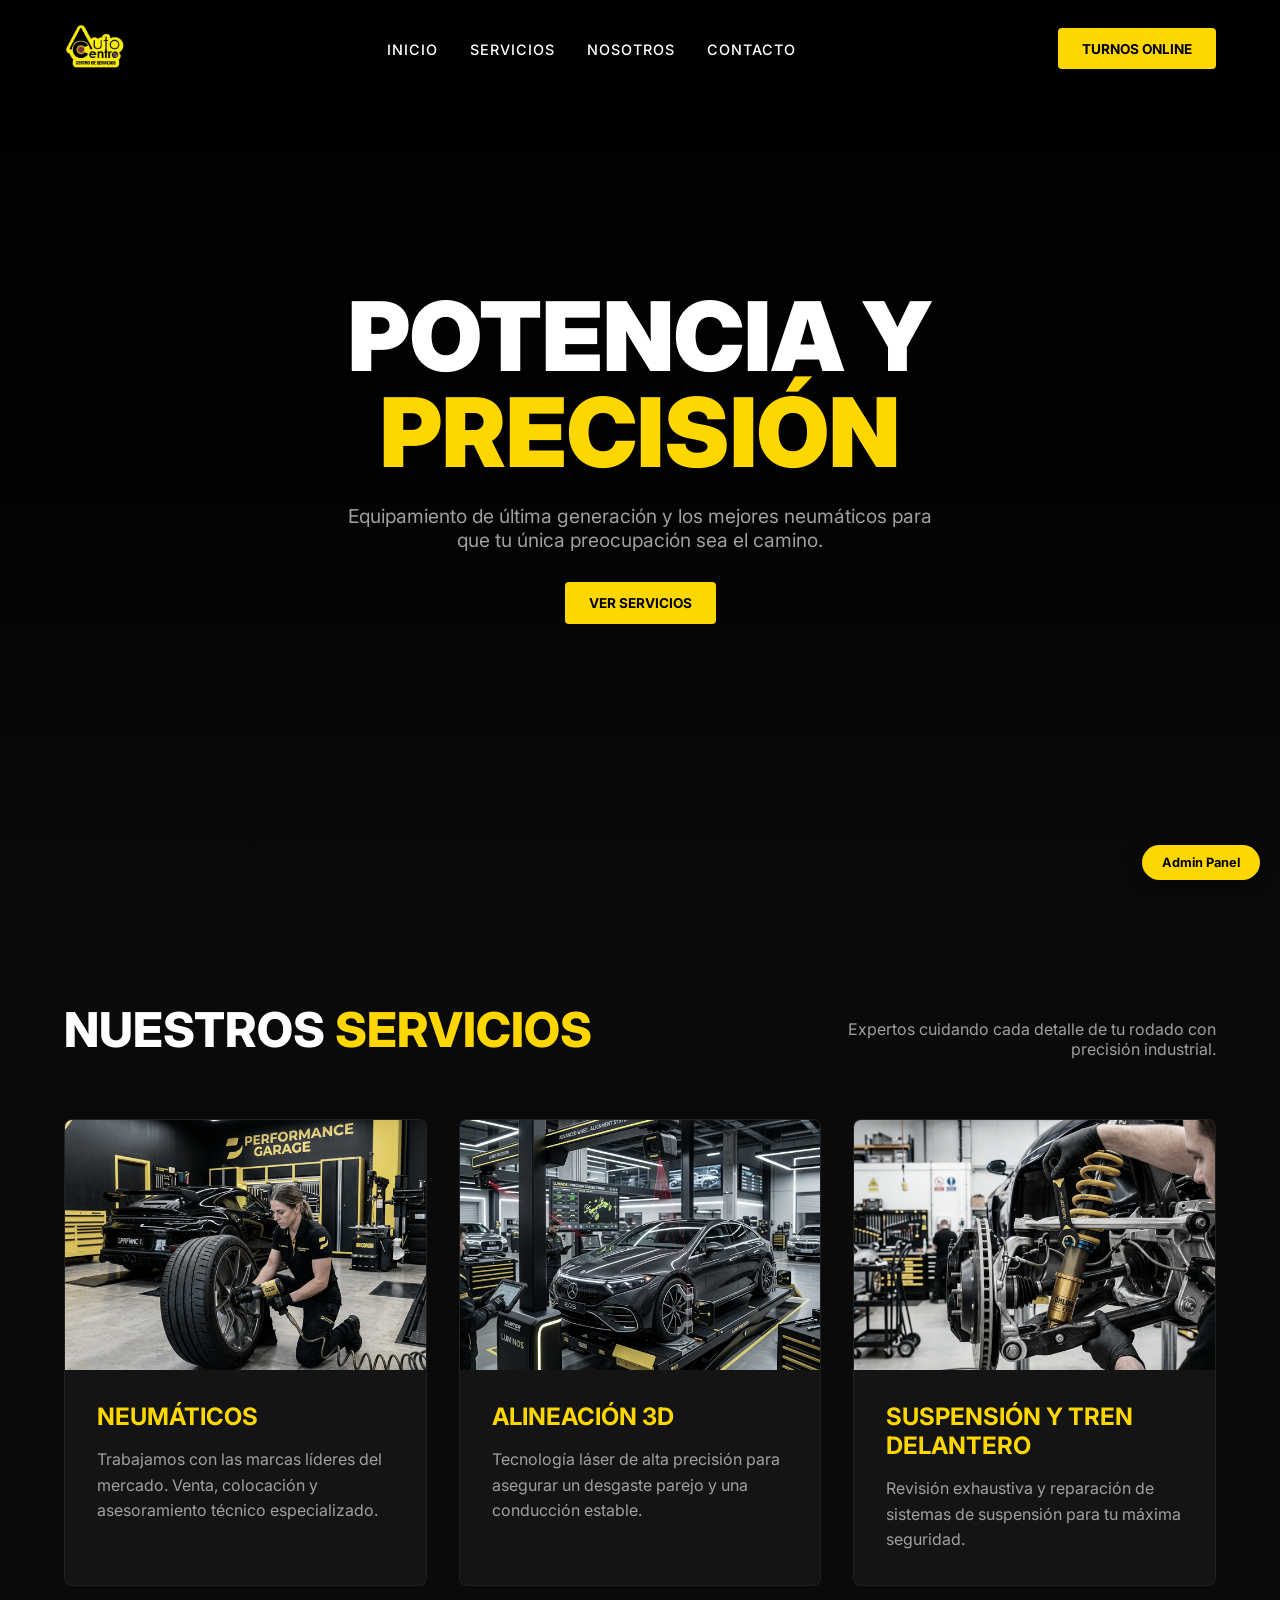
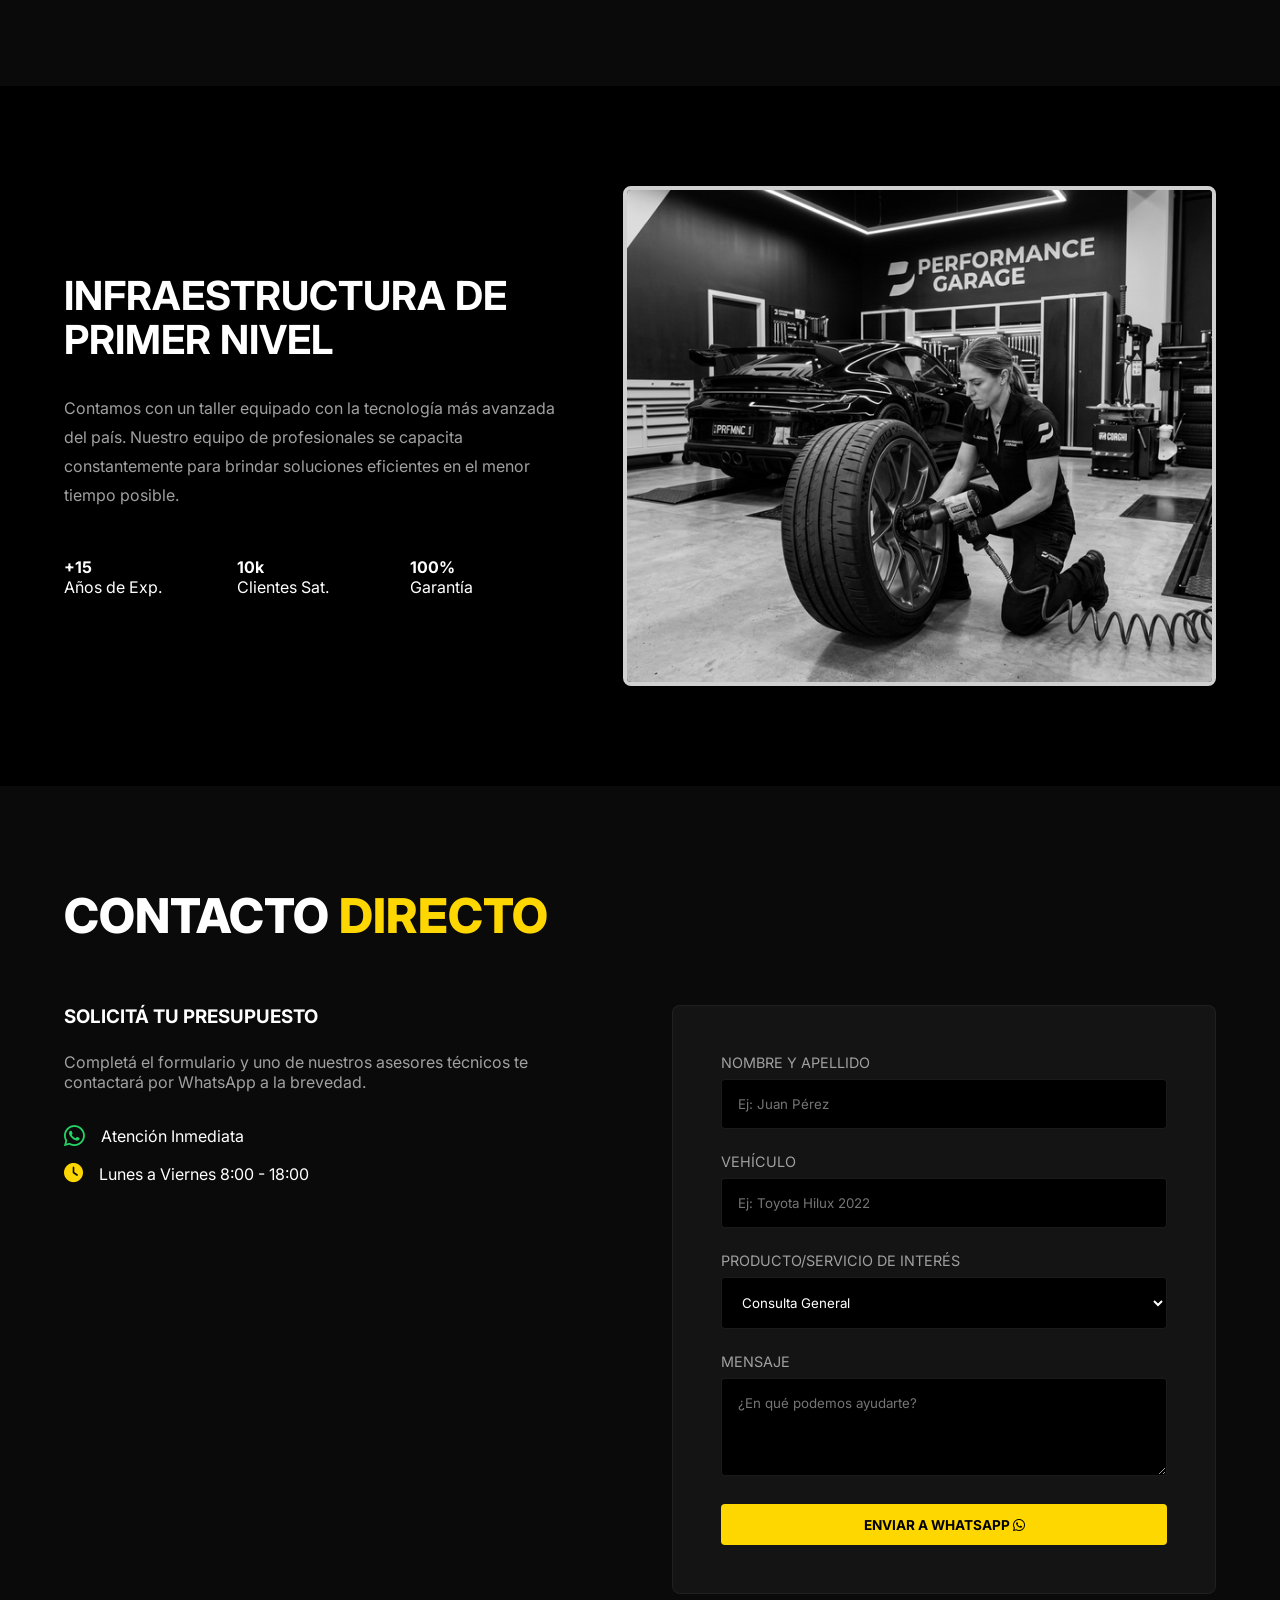
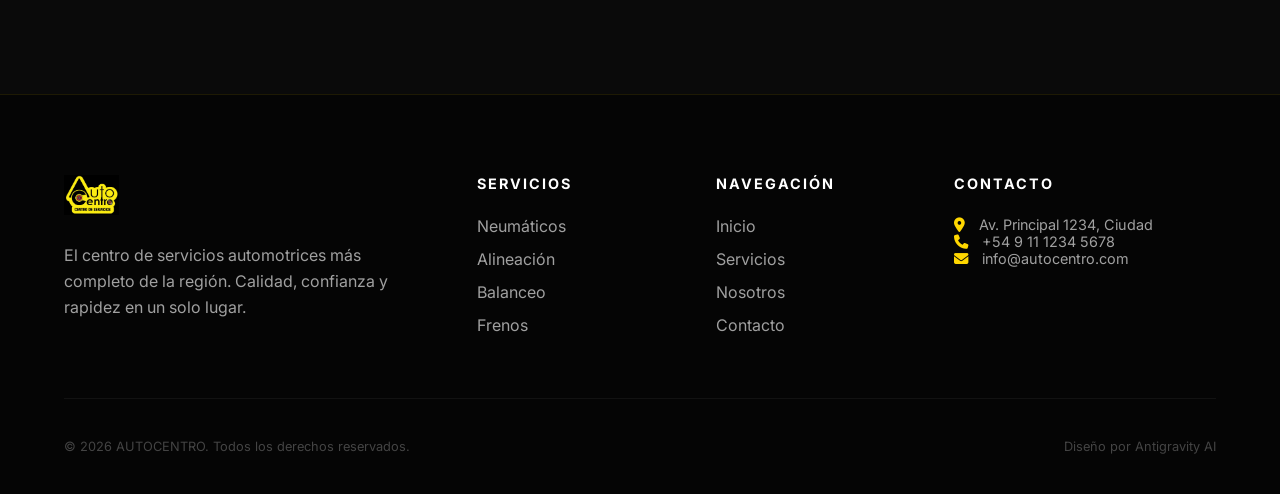
==== commit a010e7db: "Add files via upload" ====
--- a/index.html
+++ b/index.html
@@ -27,8 +27,23 @@
                 <li><a href="#contacto">Contacto</a></li>
             </ul>
         </nav>
-        <a href="https://wa.me/5491112223334" class="cta-btn">Turnos Online</a>
+        <button onclick="openModal()" class="cta-btn">Turnos Online</button>
     </header>
+
+    <!-- Modal de Turnos -->
+    <div id="serviceModal" class="modal">
+        <div class="modal-content">
+            <button id="closeModal" onclick="closeModal()">✕</button>
+            <h3 style="color: var(--primary); margin-bottom: 1rem;">¿Qué servicio necesitas?</h3>
+            <p style="color: var(--text-gray); font-size: 0.9rem; margin-bottom: 2rem;">Selecciona una opción para coordinar tu turno.</p>
+            <div style="display: flex; flex-direction: column; gap: 1rem;">
+                <button class="admin-btn" style="text-align: left; padding: 1rem;" onclick="redirectToWhatsApp('Neumáticos')">Neumáticos</button>
+                <button class="admin-btn" style="text-align: left; padding: 1rem;" onclick="redirectToWhatsApp('Alineación 3D')">Alineación 3D</button>
+                <button class="admin-btn" style="text-align: left; padding: 1rem;" onclick="redirectToWhatsApp('Suspensión')">Suspensión</button>
+                <button class="admin-btn" style="text-align: left; padding: 1rem;" onclick="redirectToWhatsApp('Consulta General')">Otros / Consulta</button>
+            </div>
+        </div>
+    </div>
 
     <main>
         <section id="inicio" class="hero">
--- a/style.css
+++ b/style.css
@@ -126,10 +126,10 @@
   left: 0;
   width: 100%;
   height: 100%;
-  background: rgba(0, 0, 0, 0.7); /* Capa negra transparente para sutileza y contraste */
+  background: rgba(0, 0, 0, 0.85); /* Capa negra muy oscura para que el video sea apenas perceptible */
   background: linear-gradient(
+    rgba(0, 0, 0, 0.95), 
     rgba(0, 0, 0, 0.8), 
-    rgba(0, 0, 0, 0.5), 
     var(--bg-dark)
   );
   z-index: 1;
@@ -504,39 +504,73 @@
 .experience {
   padding: 100px 5%;
   background: #000;
+  overflow: hidden;
 }
 
 .exp-grid {
   display: grid;
-  grid-template-columns: 1fr 1.5fr;
+  grid-template-columns: 1fr 1.2fr;
   gap: 4rem;
   align-items: center;
 }
 
 .exp-text h3 {
-  font-size: 2.5rem;
+  font-size: clamp(2rem, 5vw, 2.5rem);
   margin-bottom: 2rem;
   text-transform: uppercase;
+  line-height: 1.1;
+}
+
+.exp-visual {
+  width: 100%;
+  height: 100%;
+  display: flex;
+  justify-content: center;
+}
+
+.exp-visual img {
+  width: 100%;
+  height: auto;
+  max-height: 500px;
+  object-fit: cover;
+  border-radius: 8px;
+  filter: grayscale(1) contrast(1.1);
+  border: 4px solid var(--primary);
+  box-shadow: 0 20px 40px rgba(0,0,0,0.5);
 }
 
 .stats {
   display: grid;
   grid-template-columns: repeat(3, 1fr);
-  gap: 2rem;
+  gap: 1.5rem;
   margin-top: 3rem;
 }
 
-.stat-item h4 {
-  font-size: 2.5rem;
-  color: var(--primary);
-  margin-bottom: 0.5rem;
-}
-
-.stat-item p {
-  font-size: 0.8rem;
-  color: var(--text-gray);
-  text-transform: uppercase;
-  letter-spacing: 1px;
+@media (max-width: 992px) {
+  .exp-grid {
+    grid-template-columns: 1fr;
+    gap: 3rem;
+    text-align: center;
+  }
+  
+  .exp-visual img {
+    max-height: 350px;
+  }
+  
+  .stats {
+    justify-content: center;
+  }
+}
+
+@media (max-width: 480px) {
+  .stats {
+    grid-template-columns: 1fr;
+    gap: 1rem;
+  }
+  
+  .experience {
+    padding: 60px 5%;
+  }
 }
 
 /* Footer */
@@ -623,6 +657,17 @@
   header {
     padding: 1rem 5%;
     background: rgba(10, 10, 10, 0.95);
+    flex-direction: row; /* Ensure row on mobile */
+    justify-content: space-between;
+  }
+  
+  .logo img {
+    height: 35px; /* Adjust for mobile */
+  }
+
+  .cta-btn {
+    padding: 0.6rem 1rem;
+    font-size: 0.75rem;
   }
   
   nav {
@@ -630,6 +675,56 @@
   }
   
   .hero-content h1 {
-    font-size: 3.5rem;
-  }
-}
+    font-size: 2.8rem; /* Reducido para mejor ajuste en móvil */
+  }
+
+  .section-header h2 {
+    font-size: 2.2rem; /* Reducido para mejor ajuste en móvil */
+  }
+
+  .video-container::after {
+    background: rgba(0, 0, 0, 0.65); /* Más transparencia en móvil para ver mejor el video */
+    background: linear-gradient(
+        rgba(0, 0, 0, 0.75), 
+        rgba(0, 0, 0, 0.4), 
+        var(--bg-dark)
+    );
+  }
+}
+
+/* Modal Styles */
+.modal {
+    display: none;
+    position: fixed;
+    top: 0; left: 0; width: 100%; height: 100%;
+    background: rgba(0,0,0,0.9);
+    z-index: 3000;
+    align-items: center;
+    justify-content: center;
+    padding: 20px;
+    backdrop-filter: blur(5px);
+}
+
+.modal.active {
+    display: flex;
+}
+
+.modal-content {
+    background: var(--bg-card);
+    padding: 2.5rem;
+    border-radius: 12px;
+    max-width: 500px;
+    width: 100%;
+    border: 1px solid var(--primary);
+    position: relative;
+}
+
+#closeModal {
+    position: absolute;
+    top: 15px; right: 15px;
+    background: none;
+    border: none;
+    color: #fff;
+    font-size: 1.5rem;
+    cursor: pointer;
+}
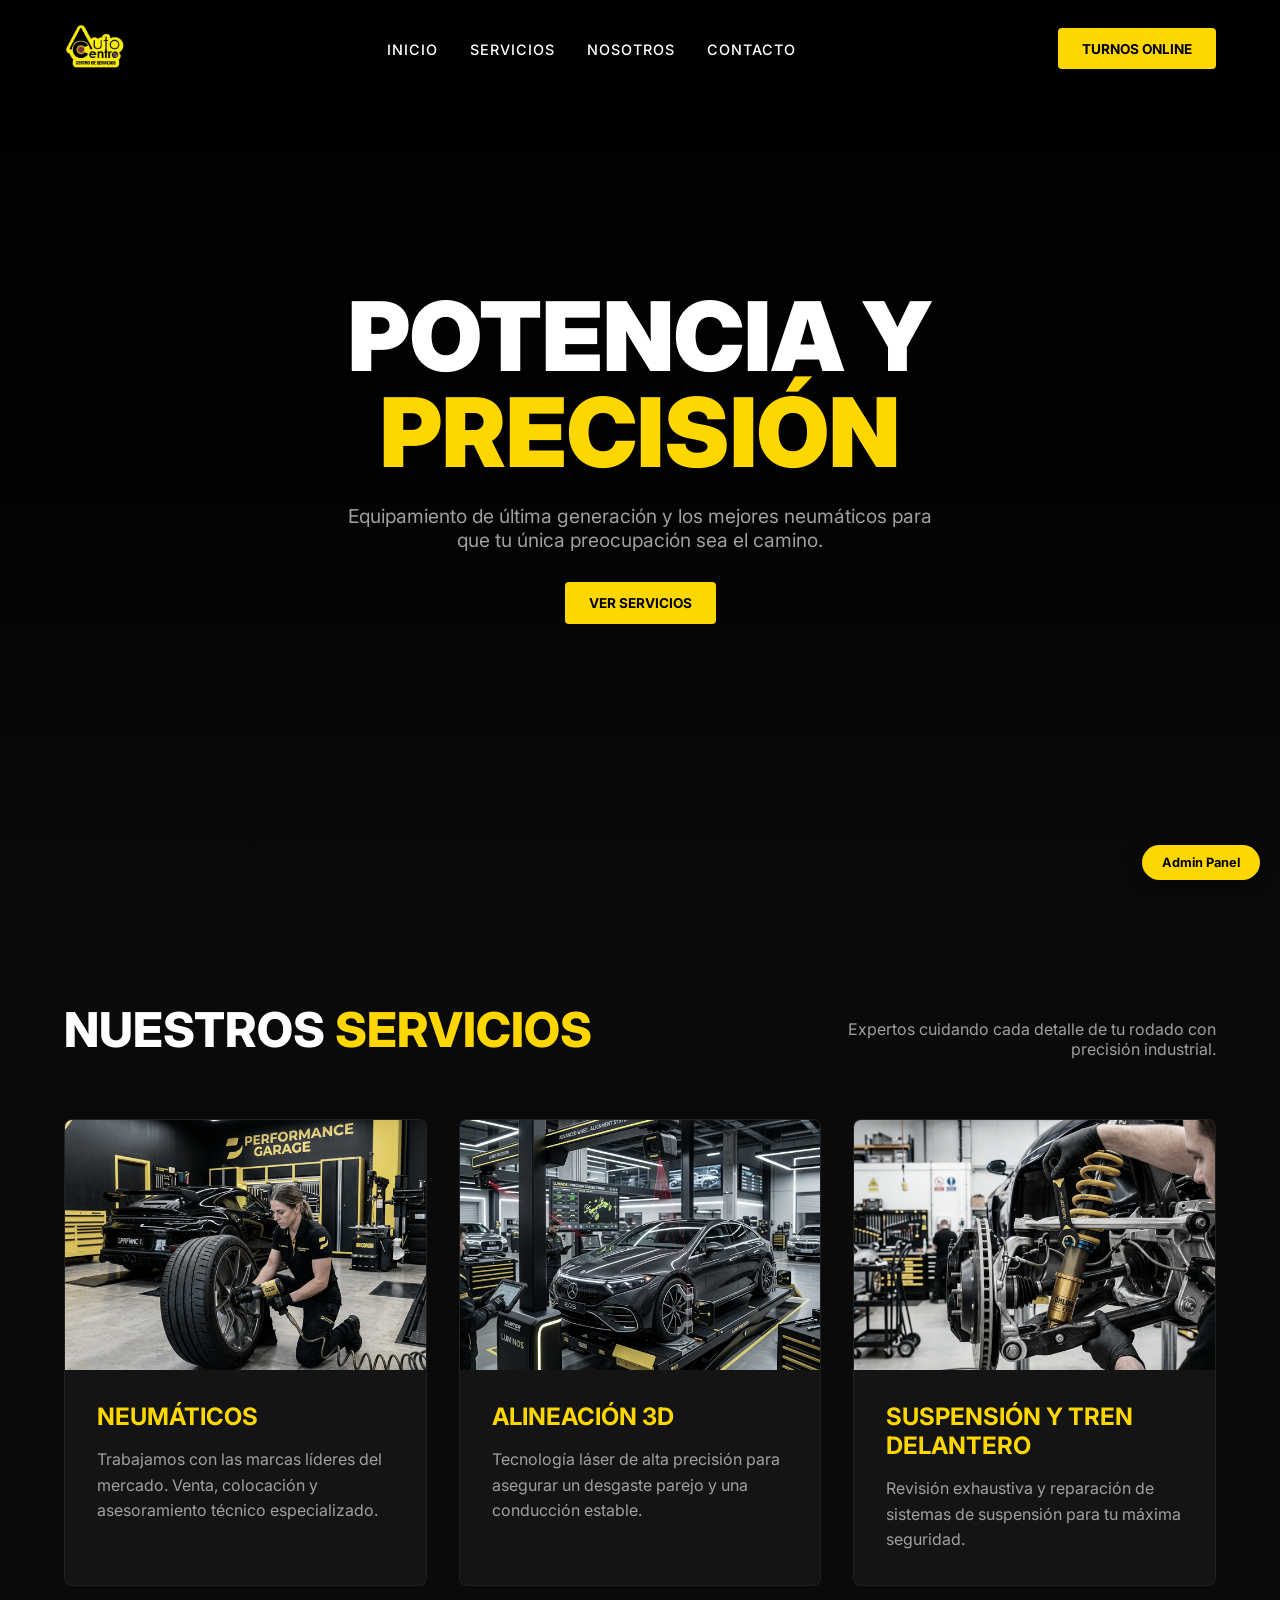
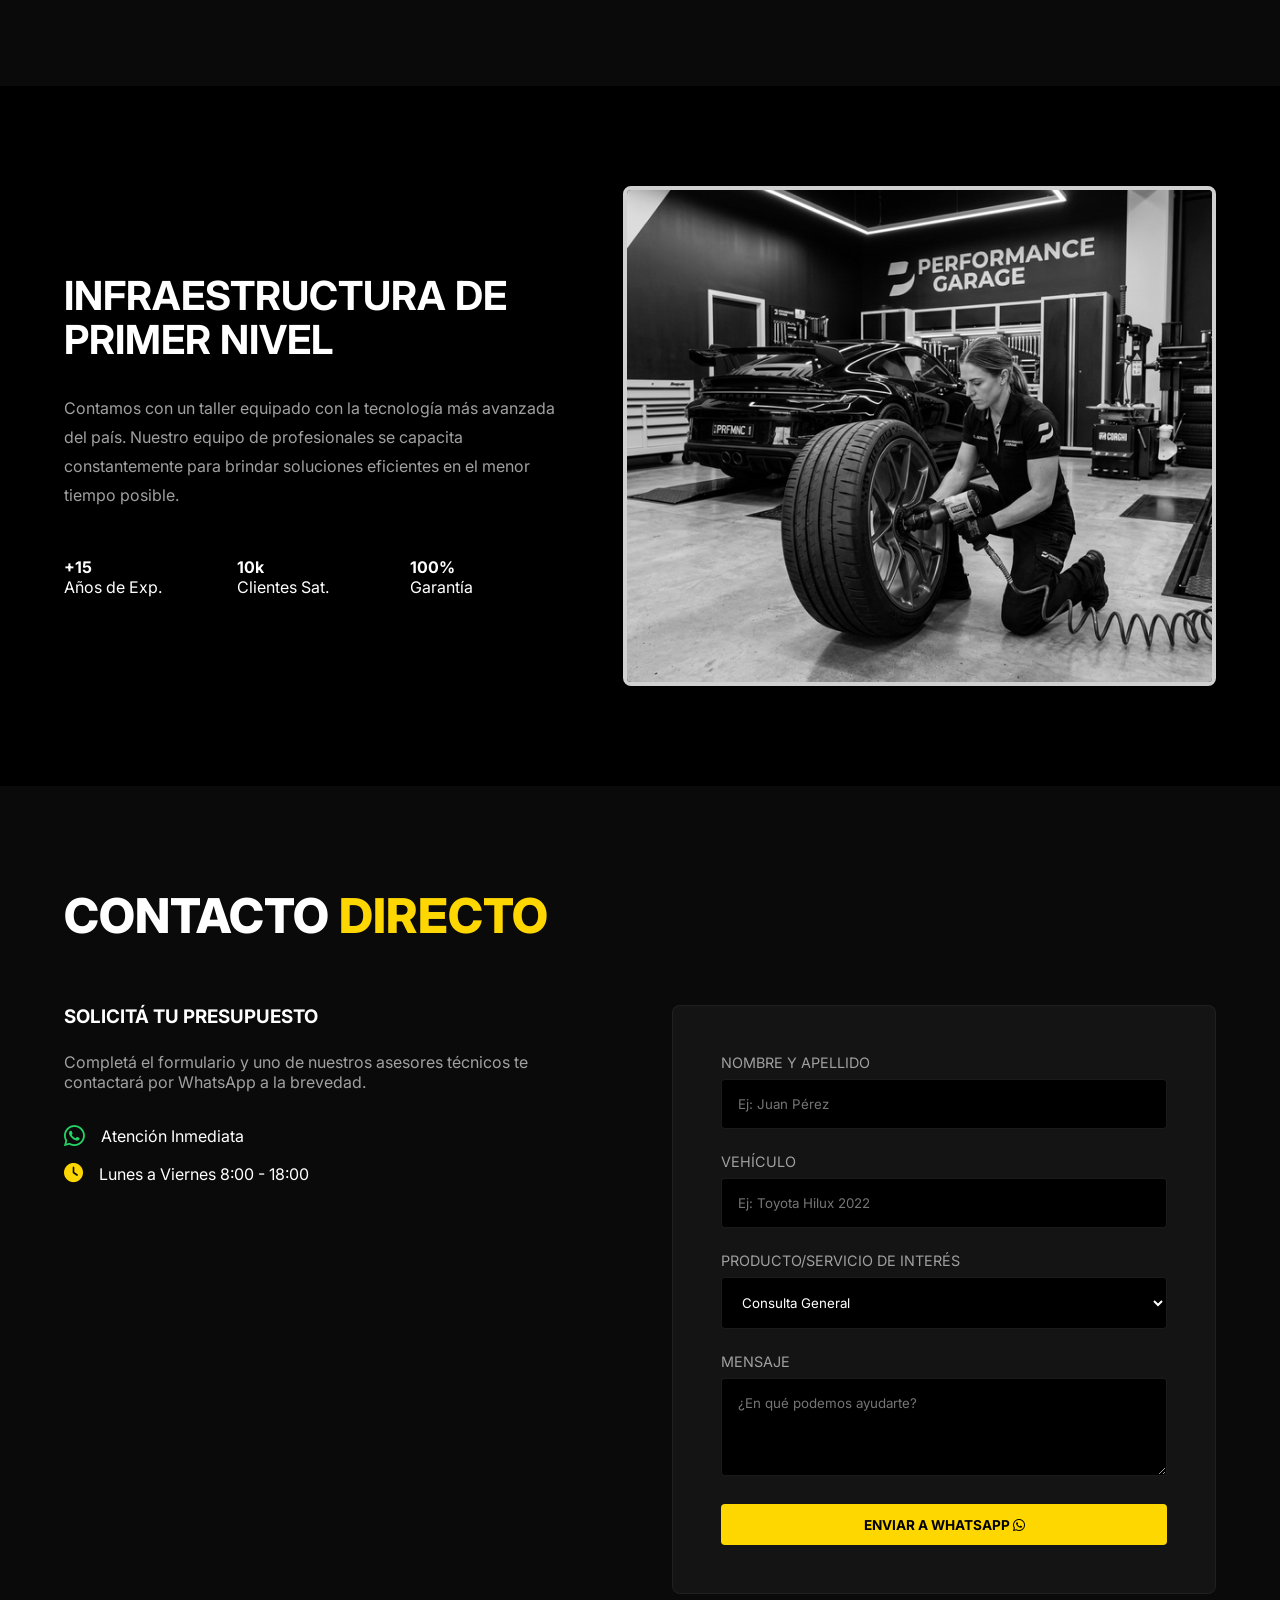
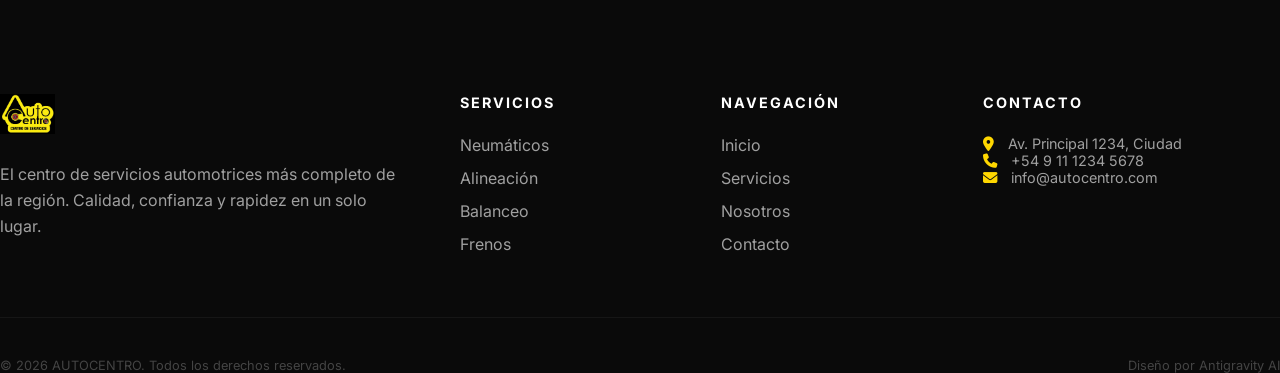
==== commit 2b729fa0: "Add files via upload" ====
--- a/index.html
+++ b/index.html
@@ -19,29 +19,73 @@
         <div class="logo">
             <img src="logo.png" alt="Autocentro Logo">
         </div>
-        <nav>
-            <ul>
+        
+        <!-- Desktop Nav -->
+        <nav class="desktop-nav">
+            <ul id="mainMenu">
                 <li><a href="#inicio">Inicio</a></li>
                 <li><a href="#servicios">Servicios</a></li>
                 <li><a href="#nosotros">Nosotros</a></li>
                 <li><a href="#contacto">Contacto</a></li>
             </ul>
         </nav>
-        <button onclick="openModal()" class="cta-btn">Turnos Online</button>
+
+        <div class="header-actions">
+            <button onclick="openModal()" class="cta-btn">Turnos Online</button>
+            <button id="menuToggle" class="menu-toggle">
+                <span></span>
+                <span></span>
+                <span></span>
+            </button>
+        </div>
     </header>
+
+    <!-- Mobile Nav Drawer -->
+    <div id="mobileMenu" class="mobile-drawer">
+        <button id="closeDrawer" class="close-btn">✕</button>
+        <ul id="mobileMenuList">
+            <li><a href="#inicio" onclick="toggleMenu()">Inicio</a></li>
+            <li><a href="#servicios" onclick="toggleMenu()">Servicios</a></li>
+            <li><a href="#nosotros" onclick="toggleMenu()">Nosotros</a></li>
+            <li><a href="#contacto" onclick="toggleMenu()">Contacto</a></li>
+            <li class="admin-link"><a href="#" onclick="openLogin()">ADMIN</a></li>
+        </ul>
+    </div>
 
     <!-- Modal de Turnos -->
     <div id="serviceModal" class="modal">
         <div class="modal-content">
             <button id="closeModal" onclick="closeModal()">✕</button>
-            <h3 style="color: var(--primary); margin-bottom: 1rem;">¿Qué servicio necesitas?</h3>
-            <p style="color: var(--text-gray); font-size: 0.9rem; margin-bottom: 2rem;">Selecciona una opción para coordinar tu turno.</p>
-            <div style="display: flex; flex-direction: column; gap: 1rem;">
-                <button class="admin-btn" style="text-align: left; padding: 1rem;" onclick="redirectToWhatsApp('Neumáticos')">Neumáticos</button>
-                <button class="admin-btn" style="text-align: left; padding: 1rem;" onclick="redirectToWhatsApp('Alineación 3D')">Alineación 3D</button>
-                <button class="admin-btn" style="text-align: left; padding: 1rem;" onclick="redirectToWhatsApp('Suspensión')">Suspensión</button>
-                <button class="admin-btn" style="text-align: left; padding: 1rem;" onclick="redirectToWhatsApp('Consulta General')">Otros / Consulta</button>
-            </div>
+            <h3 style="color: var(--primary); margin-bottom: 1rem;">Solicitar Turno</h3>
+            <div class="contact-form" style="padding: 0; background: transparent; border: none;">
+                <div class="form-group">
+                    <label>Tu Nombre</label>
+                    <input type="text" id="modalName" placeholder="Juan Perez">
+                </div>
+                <div class="form-group">
+                    <label>Motivo / Mensaje</label>
+                    <textarea id="modalMsg" rows="3" placeholder="Ej: Necesito alineación para mañana a las 10hs"></textarea>
+                </div>
+                <button class="cta-btn" style="width: 100%;" onclick="sendModalWhatsApp()">Enviar por WhatsApp</button>
+            </div>
+        </div>
+    </div>
+
+    <!-- Login Modal -->
+    <div id="loginModal" class="modal">
+        <div class="modal-content" style="max-width: 350px;">
+            <button onclick="closeLogin()" id="closeModal">✕</button>
+            <h3 style="color: var(--primary); margin-bottom: 1.5rem; text-align: center;">Acceso Admin</h3>
+            <div class="form-group">
+                <label>Usuario</label>
+                <input type="text" id="userLogin" value="admin">
+            </div>
+            <div class="form-group">
+                <label>Contraseña</label>
+                <input type="password" id="passLogin" value="admin">
+            </div>
+            <button class="cta-btn" style="width: 100%;" onclick="checkLogin()">Entrar</button>
+            <p id="loginError" style="color: #ff4444; font-size: 0.8rem; margin-top: 1rem; display: none; text-align: center;">Credenciales incorrectas</p>
         </div>
     </div>
 
--- a/style.css
+++ b/style.css
@@ -15,10 +15,15 @@
   font-family: 'Inter', system-ui, -apple-system, sans-serif;
 }
 
+html, body {
+  width: 100%;
+  overflow-x: hidden;
+  position: relative;
+}
+
 body {
   background-color: var(--bg-dark);
   color: var(--text-white);
-  overflow-x: hidden;
 }
 
 /* Scrollbar */
@@ -573,11 +578,90 @@
   }
 }
 
-/* Footer */
-footer {
-  padding: 80px 5% 40px;
-  background: #050505;
-  border-top: 1px solid rgba(255, 215, 0, 0.1);
+/* Header Actions */
+.header-actions {
+    display: flex;
+    align-items: center;
+    gap: 1rem;
+}
+
+.menu-toggle {
+    display: none;
+    flex-direction: column;
+    justify-content: space-between;
+    width: 30px;
+    height: 20px;
+    background: none;
+    border: none;
+    cursor: pointer;
+    z-index: 2100;
+}
+
+.menu-toggle span {
+    width: 100%;
+    height: 3px;
+    background: var(--primary);
+    border-radius: 10px;
+}
+
+@media (max-width: 992px) {
+  .desktop-nav { display: none; }
+  .menu-toggle { display: flex; }
+  
+  .logo img {
+    height: 80px; /* 3 veces más grande (aprox de 28 a 80) */
+  }
+}
+
+/* Mobile Drawer */
+.mobile-drawer {
+    position: fixed;
+    top: 0;
+    right: -100%;
+    width: 80%;
+    height: 100%;
+    background: #000;
+    z-index: 4000;
+    padding: 100px 10% 40px;
+    transition: 0.4s cubic-bezier(0.4, 0, 0.2, 1);
+    box-shadow: -10px 0 30px rgba(0,0,0,0.5);
+    border-left: 2px solid var(--primary);
+}
+
+.mobile-drawer.active {
+    right: 0;
+}
+
+.mobile-drawer ul {
+    list-style: none;
+    display: flex;
+    flex-direction: column;
+    gap: 2rem;
+}
+
+.mobile-drawer a {
+    color: #fff;
+    text-decoration: none;
+    font-size: 1.8rem;
+    font-weight: 900;
+    text-transform: uppercase;
+}
+
+.mobile-drawer .admin-link a {
+    color: var(--primary);
+    font-size: 1.2rem;
+    margin-top: 2rem;
+}
+
+.close-btn {
+    position: absolute;
+    top: 30px;
+    right: 30px;
+    background: none;
+    border: none;
+    color: var(--primary);
+    font-size: 2rem;
+    cursor: pointer;
 }
 
 .footer-grid {
@@ -645,6 +729,15 @@
 }
 
 @media (max-width: 768px) {
+  .contact-grid {
+    grid-template-columns: 1fr;
+    gap: 3rem;
+  }
+  
+  .contact-form {
+    padding: 2rem 1.5rem;
+  }
+
   .footer-grid {
     grid-template-columns: 1fr;
     gap: 2rem;
@@ -655,19 +748,26 @@
   }
   
   header {
-    padding: 1rem 5%;
-    background: rgba(10, 10, 10, 0.95);
-    flex-direction: row; /* Ensure row on mobile */
+    padding: 0.8rem 4%;
+    background: rgba(10, 10, 10, 0.98);
+    display: flex;
+    flex-direction: row;
     justify-content: space-between;
+    align-items: center;
+    gap: 10px;
   }
   
   .logo img {
-    height: 35px; /* Adjust for mobile */
+    height: 28px; /* Slightly smaller to fit better */
+    max-width: 120px;
+    object-fit: contain;
   }
 
   .cta-btn {
-    padding: 0.6rem 1rem;
-    font-size: 0.75rem;
+    padding: 0.5rem 0.8rem;
+    font-size: 0.7rem;
+    white-space: nowrap; /* Prevent button text wrapping */
+    flex-shrink: 0;
   }
   
   nav {
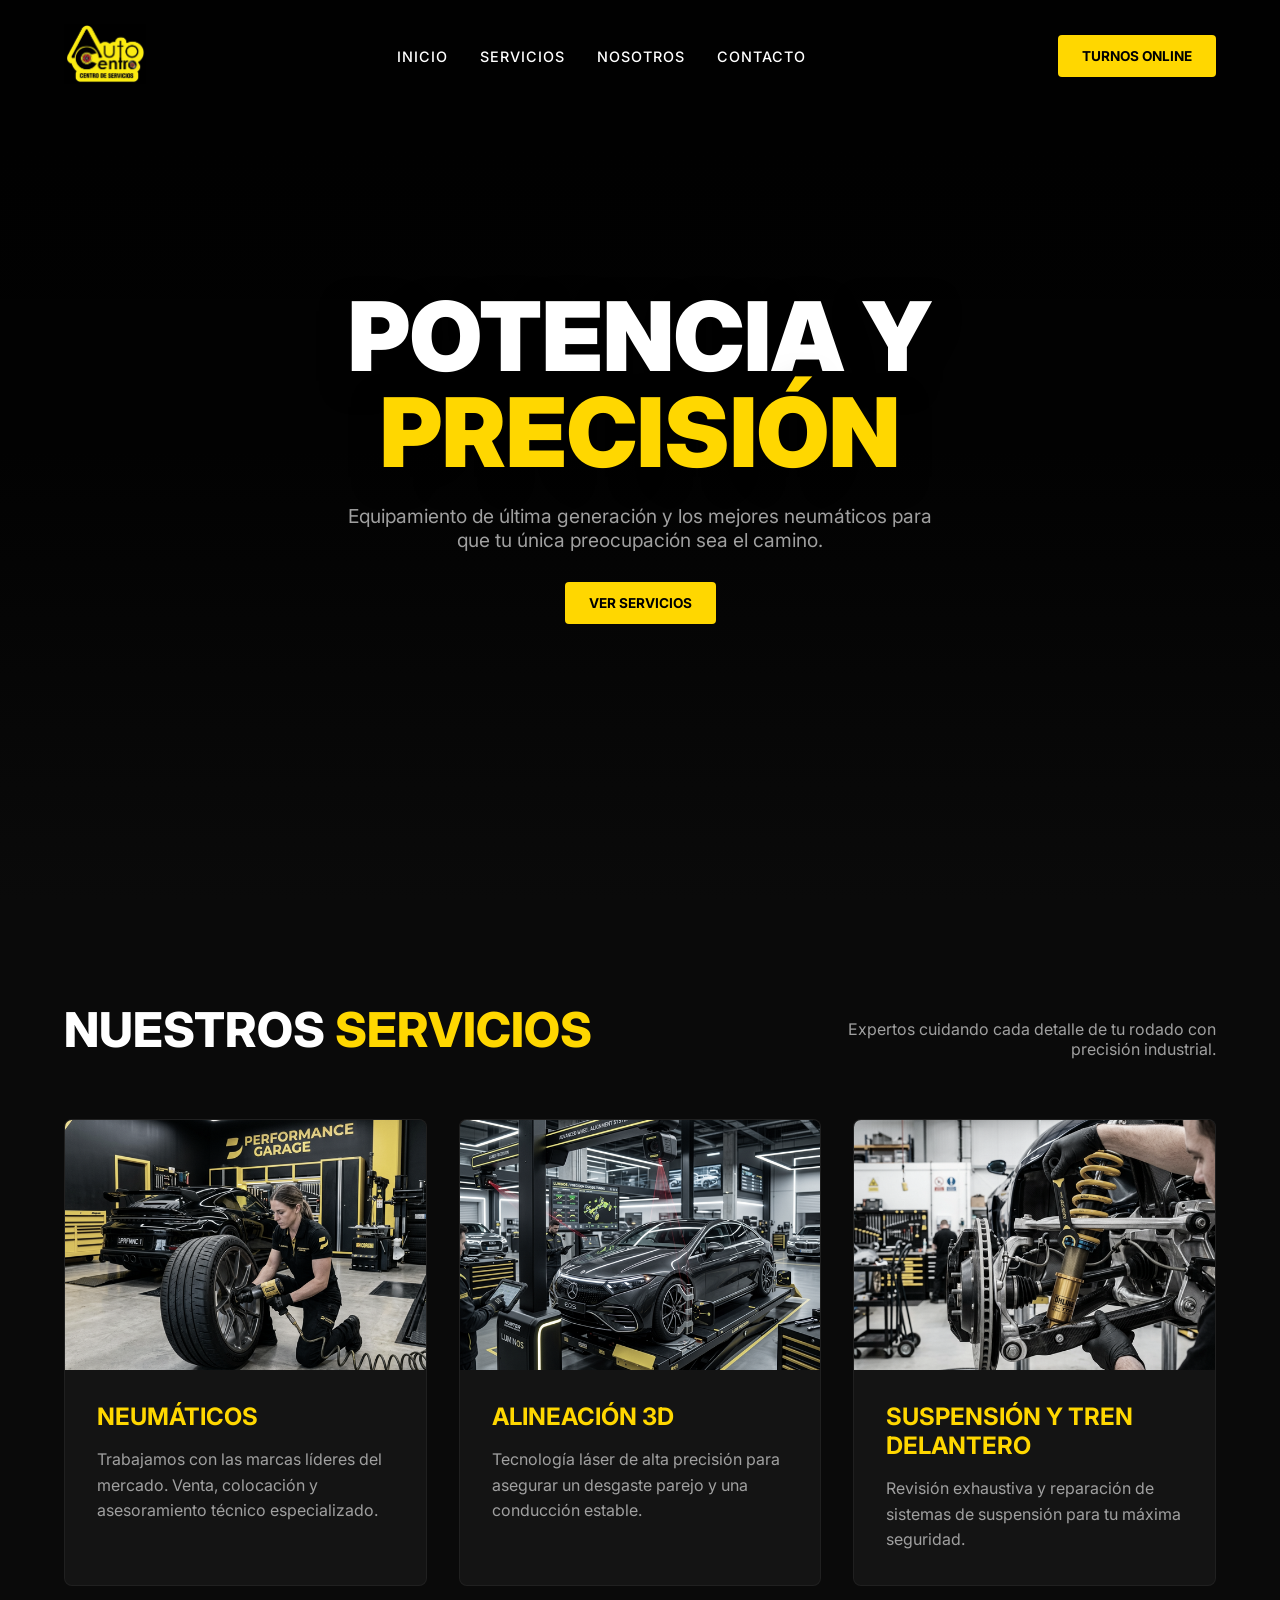
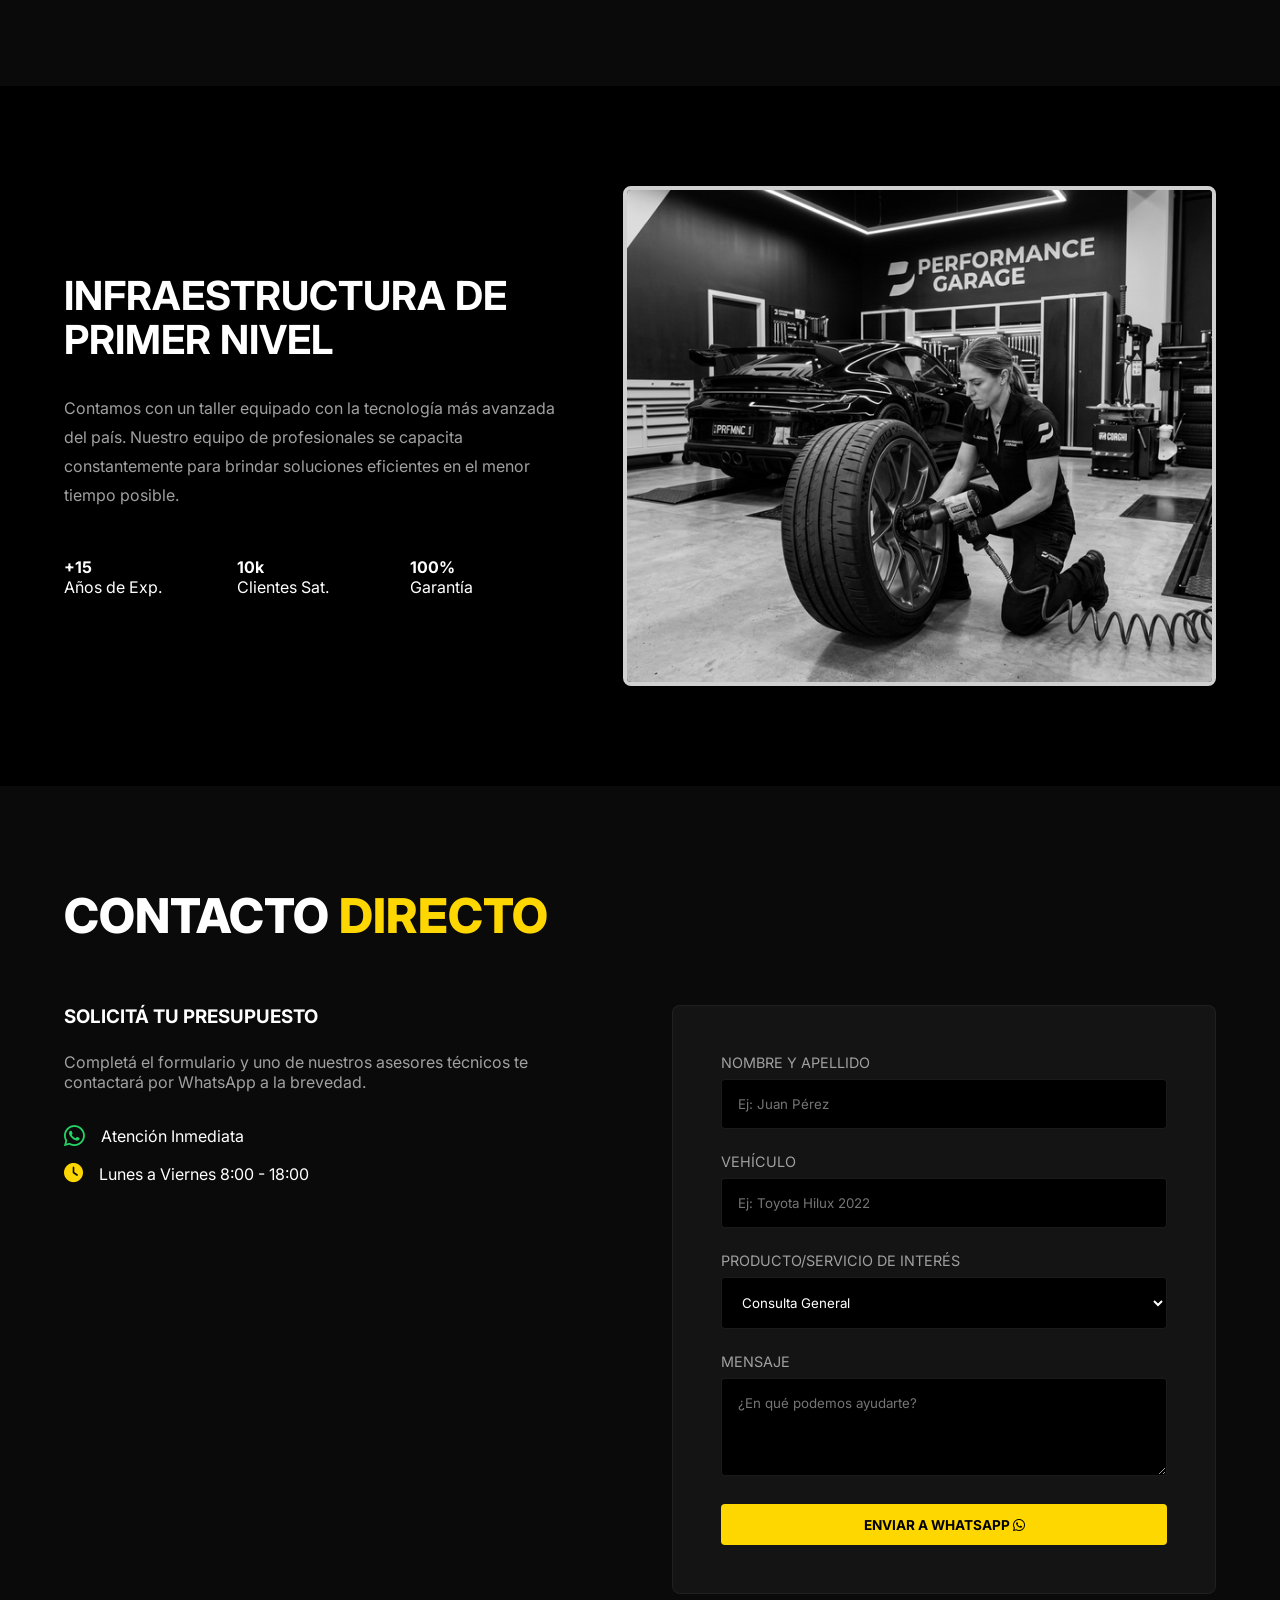
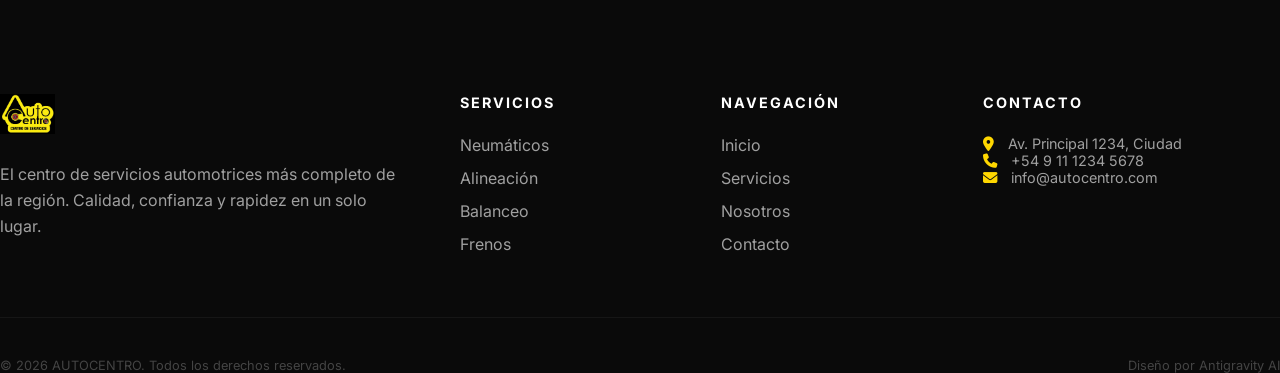
==== commit 16dac525: "Add files via upload" ====
--- a/index.html
+++ b/index.html
@@ -40,16 +40,24 @@
         </div>
     </header>
 
-    <!-- Mobile Nav Drawer -->
     <div id="mobileMenu" class="mobile-drawer">
-        <button id="closeDrawer" class="close-btn">✕</button>
+        <button id="closeDrawer" class="close-btn"><i class="fas fa-times"></i></button>
+        <div class="drawer-header">
+            <img src="logo.png" alt="Logo" style="height: 50px; margin-bottom: 2rem;">
+        </div>
         <ul id="mobileMenuList">
-            <li><a href="#inicio" onclick="toggleMenu()">Inicio</a></li>
-            <li><a href="#servicios" onclick="toggleMenu()">Servicios</a></li>
-            <li><a href="#nosotros" onclick="toggleMenu()">Nosotros</a></li>
-            <li><a href="#contacto" onclick="toggleMenu()">Contacto</a></li>
-            <li class="admin-link"><a href="#" onclick="openLogin()">ADMIN</a></li>
+            <li><a href="#inicio" onclick="toggleMenu()"><i class="fas fa-home"></i> Inicio</a></li>
+            <li><a href="#servicios" onclick="toggleMenu()"><i class="fas fa-tools"></i> Servicios</a></li>
+            <li><a href="#nosotros" onclick="toggleMenu()"><i class="fas fa-users"></i> Nosotros</a></li>
+            <li><a href="#contacto" onclick="toggleMenu()"><i class="fas fa-envelope"></i> Contacto</a></li>
+            <li class="admin-link"><a href="#" onclick="openLogin()"><i class="fas fa-lock"></i> DASHBOARD</a></li>
         </ul>
+        <div class="drawer-footer">
+            <p>Contacto Directo</p>
+            <a href="https://wa.me/5493515929043" target="_blank" style="font-size: 1.1rem; color: #fff; font-weight: 700;">
+                <i class="fab fa-whatsapp" style="color: #25D366;"></i> 351 592 9043
+            </a>
+        </div>
     </div>
 
     <!-- Modal de Turnos -->
@@ -290,7 +298,6 @@
         </div>
     </footer>
 
-    <a href="admin.html" class="admin-badge">Admin Panel</a>
     <script src="script.js"></script>
 </body>
 </html>
--- a/style.css
+++ b/style.css
@@ -158,6 +158,7 @@
   line-height: 1;
   text-transform: uppercase;
   margin-bottom: 1.5rem;
+  text-shadow: 0 10px 30px rgba(0,0,0,0.5); /* Sombra para profundidad */
 }
 
 .hero-content h1 span {
@@ -363,6 +364,27 @@
     grid-template-columns: 1fr 1.5fr;
     gap: 2rem;
     align-items: start;
+}
+
+@media (max-width: 992px) {
+    .admin-grid {
+        grid-template-columns: 1fr;
+    }
+    
+    .admin-header {
+        flex-direction: column;
+        gap: 1.5rem;
+        align-items: flex-start;
+    }
+
+    .admin-panel {
+        padding: 100px 5% 50px;
+    }
+}
+
+.logo img {
+  height: 60px; /* Logo más grande en Admin */
+  width: auto;
 }
 
 .admin-card {
@@ -613,19 +635,24 @@
   }
 }
 
-/* Mobile Drawer */
+/* Mobile Drawer Pro */
 .mobile-drawer {
     position: fixed;
     top: 0;
-    right: -100%;
-    width: 80%;
+    right: -110%;
+    width: 85%;
+    max-width: 400px;
     height: 100%;
-    background: #000;
-    z-index: 4000;
-    padding: 100px 10% 40px;
-    transition: 0.4s cubic-bezier(0.4, 0, 0.2, 1);
-    box-shadow: -10px 0 30px rgba(0,0,0,0.5);
-    border-left: 2px solid var(--primary);
+    background: rgba(10, 10, 10, 0.98);
+    backdrop-filter: blur(20px);
+    z-index: 5000;
+    padding: 120px 10% 60px;
+    transition: 0.5s cubic-bezier(0.4, 0, 0.2, 1);
+    box-shadow: -20px 0 50px rgba(0,0,0,0.8);
+    border-left: 1px solid rgba(255, 215, 0, 0.2);
+    display: flex;
+    flex-direction: column;
+    justify-content: space-between;
 }
 
 .mobile-drawer.active {
@@ -636,32 +663,99 @@
     list-style: none;
     display: flex;
     flex-direction: column;
-    gap: 2rem;
+    gap: 1.5rem;
+}
+
+.mobile-drawer li {
+    overflow: hidden;
 }
 
 .mobile-drawer a {
     color: #fff;
     text-decoration: none;
-    font-size: 1.8rem;
+    font-size: 2.2rem;
     font-weight: 900;
     text-transform: uppercase;
+    font-family: 'Outfit', sans-serif;
+    letter-spacing: -1px;
+    display: flex;
+    align-items: center;
+    gap: 1rem;
+    transition: var(--transition);
+}
+
+.mobile-drawer a:hover {
+    color: var(--primary);
+    transform: translateX(10px);
+}
+
+.mobile-drawer .admin-link {
+    margin-top: 2rem;
+    padding-top: 2rem;
+    border-top: 1px solid rgba(255,255,255,0.05);
 }
 
 .mobile-drawer .admin-link a {
     color: var(--primary);
-    font-size: 1.2rem;
-    margin-top: 2rem;
+    font-size: 1rem;
+    letter-spacing: 2px;
+}
+
+.mobile-drawer .drawer-footer {
+    margin-top: auto;
+}
+
+.mobile-drawer .drawer-footer p {
+    font-size: 0.75rem;
+    color: var(--text-gray);
+    margin-bottom: 0.5rem;
+    text-transform: uppercase;
+    letter-spacing: 1px;
 }
 
 .close-btn {
     position: absolute;
-    top: 30px;
-    right: 30px;
-    background: none;
+    top: 40px;
+    right: 40px;
+    background: var(--primary);
     border: none;
-    color: var(--primary);
-    font-size: 2rem;
+    color: #000;
+    width: 40px;
+    height: 40px;
+    border-radius: 50%;
+    display: flex;
+    align-items: center;
+    justify-content: center;
+    font-size: 1.2rem;
     cursor: pointer;
+    box-shadow: 0 5px 15px rgba(255, 215, 0, 0.3);
+    transition: var(--transition);
+}
+
+.close-btn:hover {
+    transform: rotate(90deg);
+}
+
+@media (max-width: 480px) {
+    .admin-list-header {
+        display: none !important; /* Hide header on very small screens to save space */
+    }
+    
+    .prod-item, .promo-item {
+        flex-direction: column;
+        align-items: flex-start;
+        gap: 1rem;
+    }
+
+    .prod-item[style*="grid-template-columns"] {
+        display: flex !important;
+        flex-direction: column;
+        padding: 1.5rem;
+    }
+
+    .admin-btn {
+        width: 100%;
+    }
 }
 
 .footer-grid {
@@ -748,18 +842,18 @@
   }
   
   header {
-    padding: 0.8rem 4%;
+    padding: 1.2rem 4%;
     background: rgba(10, 10, 10, 0.98);
     display: flex;
     flex-direction: row;
     justify-content: space-between;
     align-items: center;
-    gap: 10px;
+    gap: 15px;
   }
   
   .logo img {
-    height: 28px; /* Slightly smaller to fit better */
-    max-width: 120px;
+    height: 80px; /* Logo 3 veces más grande como solicitado */
+    max-width: 180px;
     object-fit: contain;
   }
 
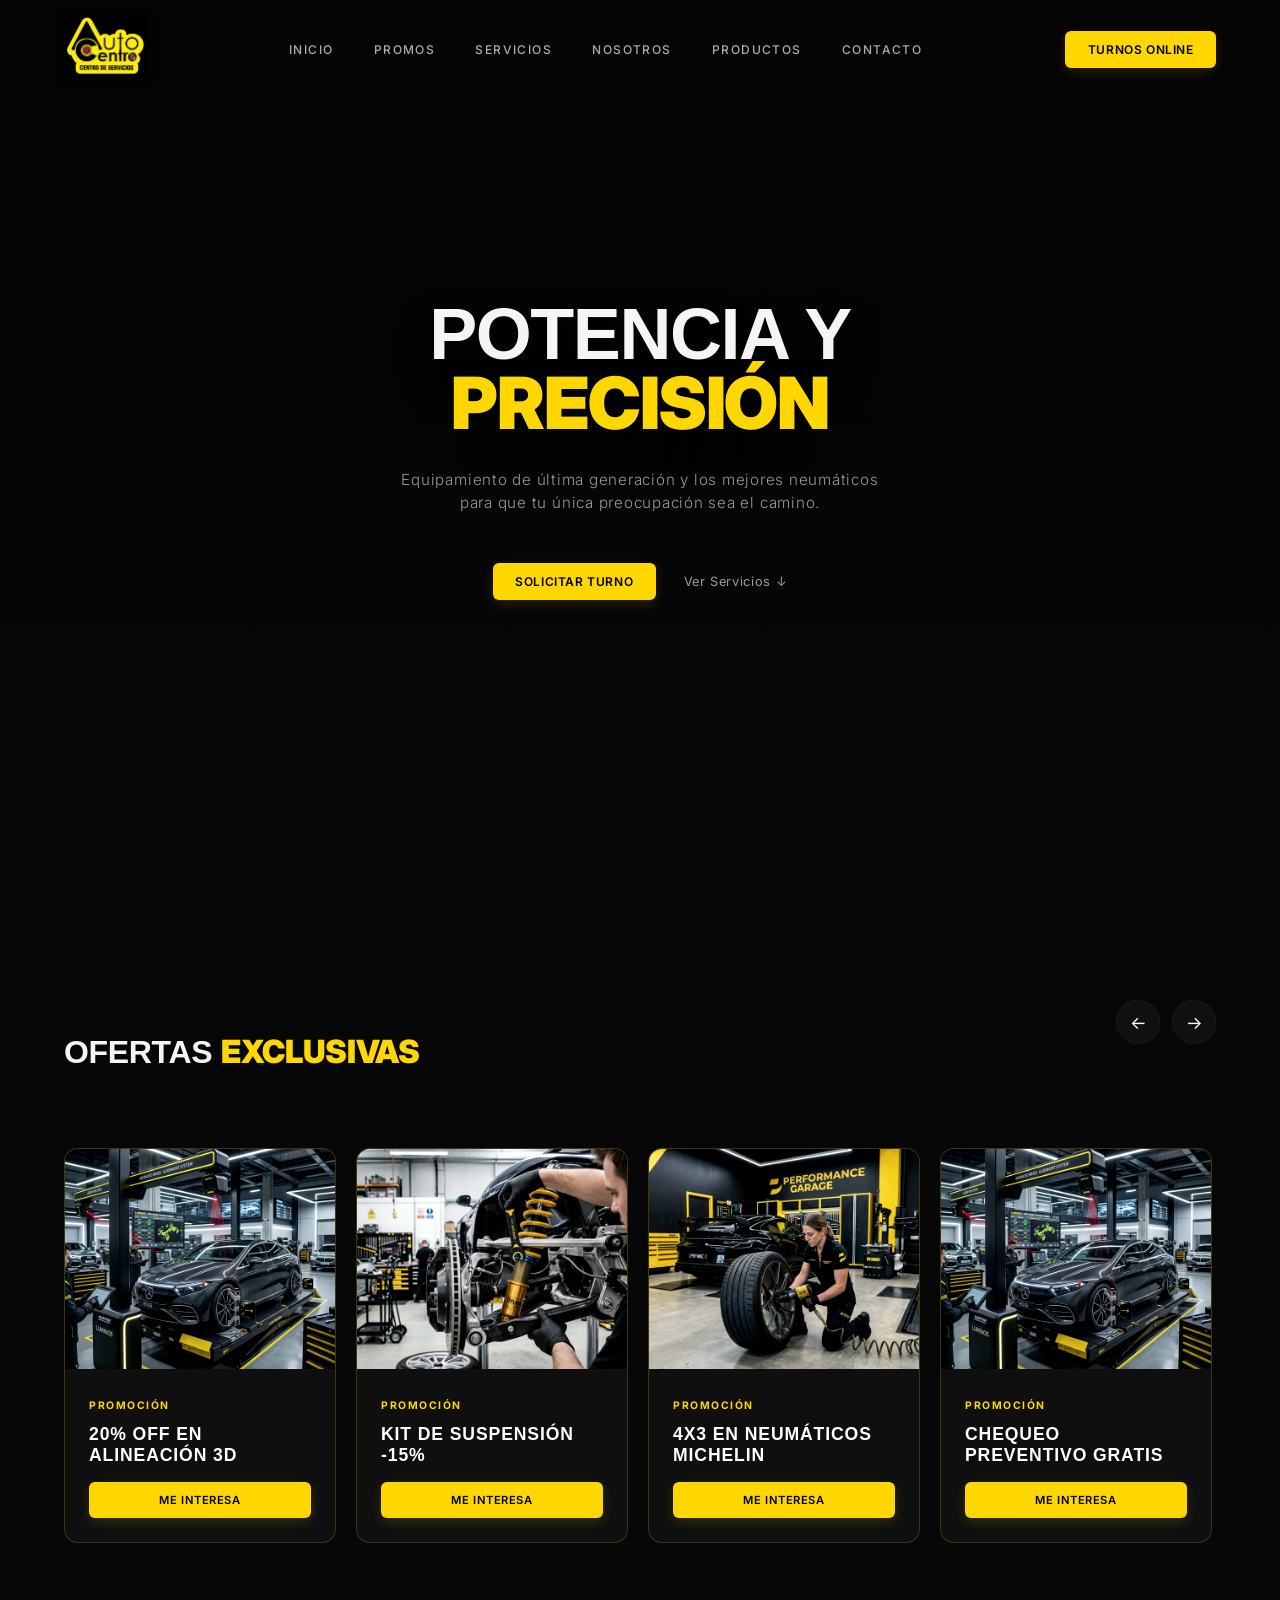
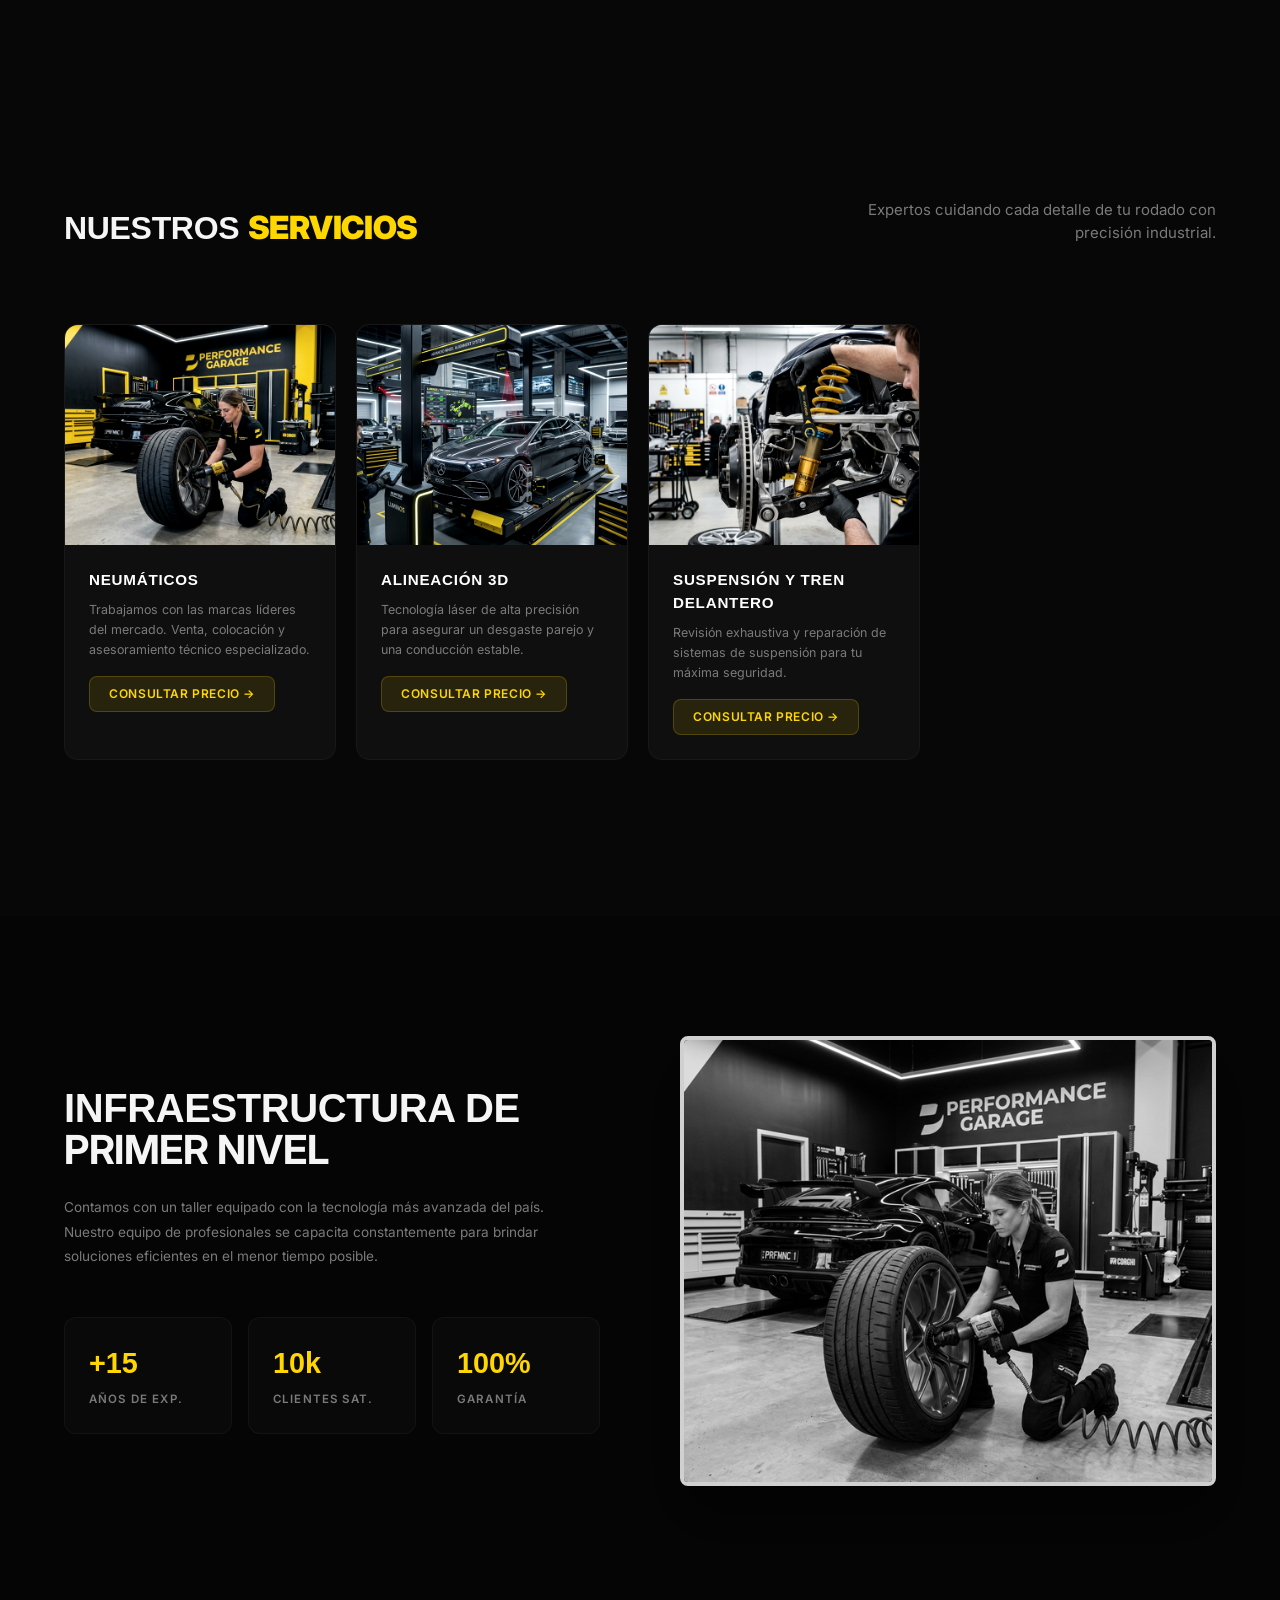
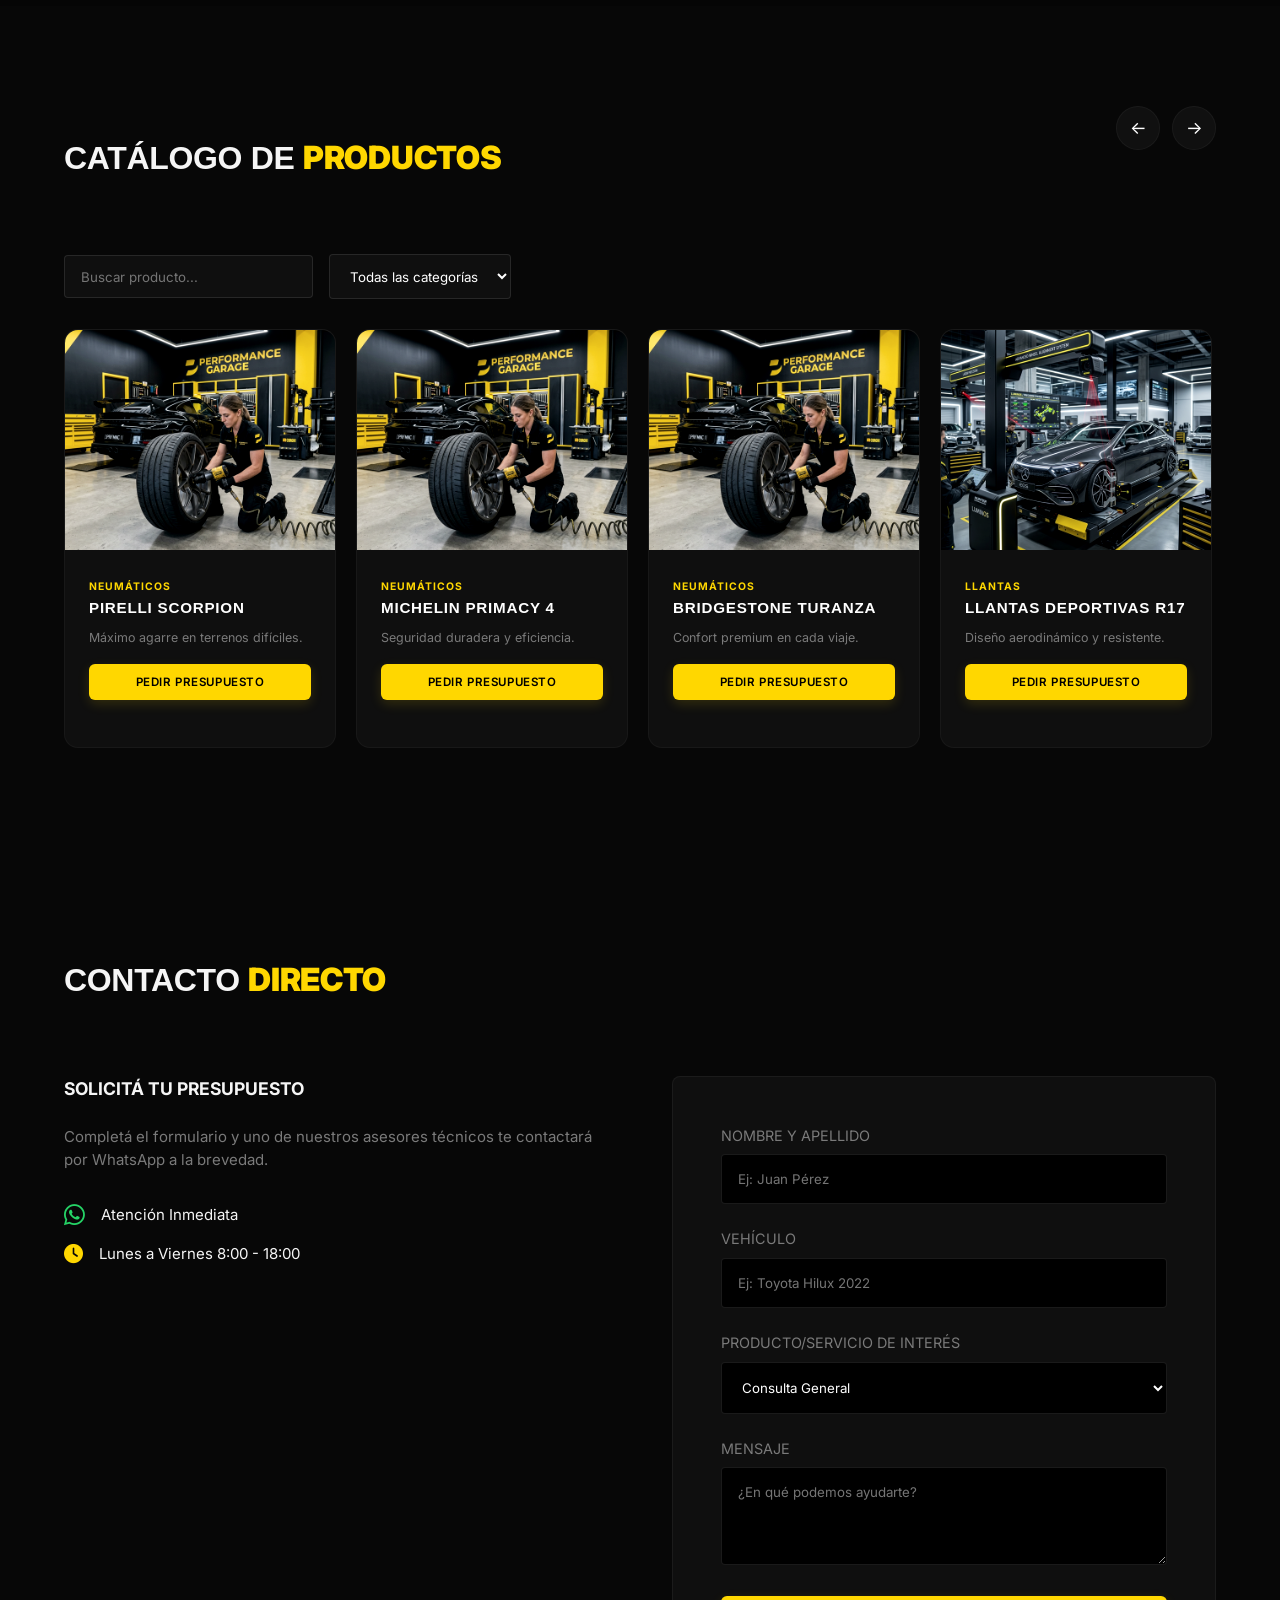
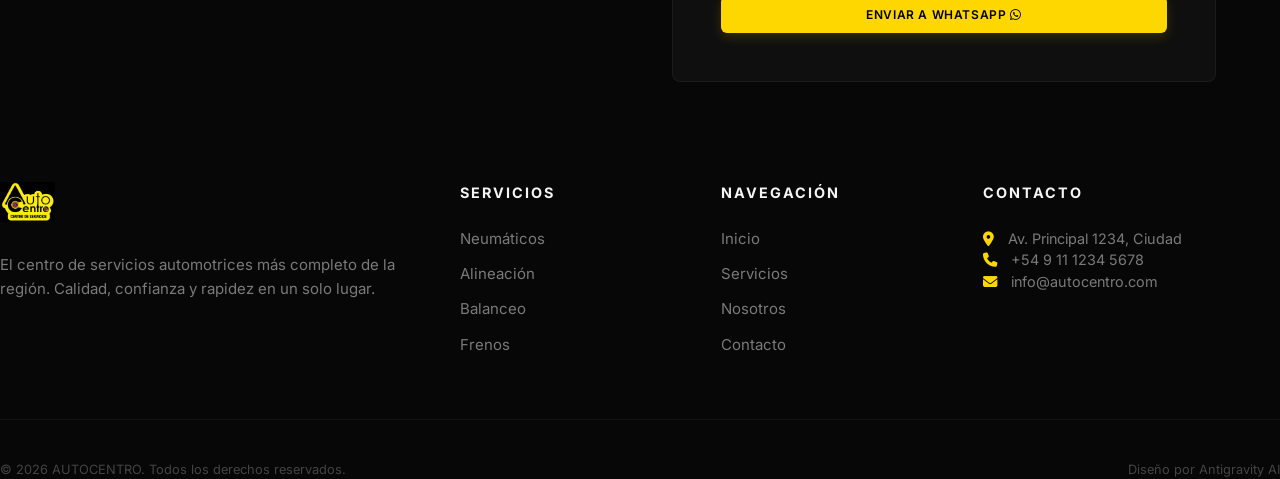
==== commit fe4ae09e: "Add files via upload" ====
--- a/index.html
+++ b/index.html
@@ -60,37 +60,43 @@
         </div>
     </div>
 
-    <!-- Modal de Turnos -->
-    <div id="serviceModal" class="modal">
-        <div class="modal-content">
-            <button id="closeModal" onclick="closeModal()">✕</button>
-            <h3 style="color: var(--primary); margin-bottom: 1rem;">Solicitar Turno</h3>
-            <div class="contact-form" style="padding: 0; background: transparent; border: none;">
-                <div class="form-group">
-                    <label>Tu Nombre</label>
-                    <input type="text" id="modalName" placeholder="Juan Perez">
-                </div>
-                <div class="form-group">
-                    <label>Motivo / Mensaje</label>
-                    <textarea id="modalMsg" rows="3" placeholder="Ej: Necesito alineación para mañana a las 10hs"></textarea>
-                </div>
-                <button class="cta-btn" style="width: 100%;" onclick="sendModalWhatsApp()">Enviar por WhatsApp</button>
-            </div>
+    <!-- ── CHECKOUT MODAL (Universal) ──────────────── -->
+    <div id="checkoutModal" class="modal">
+        <div class="modal-content" style="max-width: 420px;">
+            <button onclick="closeCheckout()" style="position:absolute; top:15px; right:15px; background:none; border:none; color:#fff; font-size:1.5rem; cursor:pointer;">✕</button>
+            <span id="checkoutBadge" style="display:inline-block; font-size:0.65rem; font-weight:700; letter-spacing:0.15em; color:var(--primary); text-transform:uppercase; margin-bottom:0.5rem;"></span>
+            <h3 id="checkoutTitle" style="color:#fff; font-family:'Outfit',sans-serif; font-size:1.3rem; margin-bottom:0.25rem;"></h3>
+            <p style="font-size:0.78rem; color:var(--text-gray); margin-bottom:1.8rem;">Dejanos tus datos y te contactamos en minutos por WhatsApp.</p>
+            <div class="form-group">
+                <label>Tu Nombre</label>
+                <input type="text" id="ckName" placeholder="Ej: Juan Pérez">
+            </div>
+            <div class="form-group">
+                <label>Teléfono / WhatsApp</label>
+                <input type="tel" id="ckPhone" placeholder="Ej: 351 123 4567">
+            </div>
+            <div class="form-group" id="ckMessageGroup">
+                <label>Mensaje adicional (opcional)</label>
+                <textarea id="ckMessage" rows="2" placeholder="¿Alguna consulta extra?"></textarea>
+            </div>
+            <button class="cta-btn" style="width:100%; margin-top:0.5rem;" onclick="submitCheckout()">
+                <i class="fab fa-whatsapp" style="margin-right:6px;"></i> Enviar Pedido por WhatsApp
+            </button>
         </div>
     </div>
 
     <!-- Login Modal -->
     <div id="loginModal" class="modal">
         <div class="modal-content" style="max-width: 350px;">
-            <button onclick="closeLogin()" id="closeModal">✕</button>
+            <button onclick="closeLogin()" style="position:absolute; top:15px; right:15px; background:none; border:none; color:#fff; font-size:1.5rem; cursor:pointer;">✕</button>
             <h3 style="color: var(--primary); margin-bottom: 1.5rem; text-align: center;">Acceso Admin</h3>
             <div class="form-group">
                 <label>Usuario</label>
-                <input type="text" id="userLogin" value="admin">
+                <input type="text" id="userLogin" placeholder="admin">
             </div>
             <div class="form-group">
                 <label>Contraseña</label>
-                <input type="password" id="passLogin" value="admin">
+                <input type="password" id="passLogin" placeholder="••••••">
             </div>
             <button class="cta-btn" style="width: 100%;" onclick="checkLogin()">Entrar</button>
             <p id="loginError" style="color: #ff4444; font-size: 0.8rem; margin-top: 1rem; display: none; text-align: center;">Credenciales incorrectas</p>
@@ -109,7 +115,8 @@
                 <h1>POTENCIA Y <span>PRECISIÓN</span></h1>
                 <p>Equipamiento de última generación y los mejores neumáticos para que tu única preocupación sea el camino.</p>
                 <div class="hero-actions">
-                    <a href="#servicios" class="cta-btn">Ver Servicios</a>
+                    <button class="cta-btn" onclick="openCheckout('Solicitar Turno', 'TURNOS ONLINE')">Solicitar Turno</button>
+                    <a href="#servicios" style="color:rgba(255,255,255,0.6); font-size:0.8rem; text-decoration:none; margin-left:1.5rem; letter-spacing:0.05em;">Ver Servicios ↓</a>
                 </div>
             </div>
         </section>
@@ -118,9 +125,15 @@
         <section id="promos" class="dynamic-sec">
             <div class="section-header" data-reveal>
                 <h2>Ofertas <span>Exclusivas</span></h2>
-            </div>
-            <div id="promos-container" class="services-grid">
-                <!-- Injected via JS -->
+                <div class="carousel-controls">
+                    <button class="carousel-btn" onclick="scrollCarousel('promos-container', -1)">&#8592;</button>
+                    <button class="carousel-btn" onclick="scrollCarousel('promos-container', 1)">&#8594;</button>
+                </div>
+            </div>
+            <div class="carousel-wrapper">
+                <div id="promos-container" class="services-grid">
+                    <!-- Injected via JS -->
+                </div>
             </div>
         </section>
 
@@ -138,6 +151,7 @@
                     <div class="service-info">
                         <h3>Neumáticos</h3>
                         <p>Trabajamos con las marcas líderes del mercado. Venta, colocación y asesoramiento técnico especializado.</p>
+                        <button class="admin-btn" style="margin-top:1rem;" onclick="openCheckout('Neumáticos', 'SERVICIOS')">Consultar precio →</button>
                     </div>
                 </div>
 
@@ -148,6 +162,7 @@
                     <div class="service-info">
                         <h3>Alineación 3D</h3>
                         <p>Tecnología láser de alta precisión para asegurar un desgaste parejo y una conducción estable.</p>
+                        <button class="admin-btn" style="margin-top:1rem;" onclick="openCheckout('Alineación 3D', 'SERVICIOS')">Consultar precio →</button>
                     </div>
                 </div>
 
@@ -158,6 +173,7 @@
                     <div class="service-info">
                         <h3>Suspensión y Tren Delantero</h3>
                         <p>Revisión exhaustiva y reparación de sistemas de suspensión para tu máxima seguridad.</p>
+                        <button class="admin-btn" style="margin-top:1rem;" onclick="openCheckout('Suspensión', 'SERVICIOS')">Consultar precio →</button>
                     </div>
                 </div>
             </div>
@@ -193,6 +209,10 @@
         <section id="productos" class="dynamic-sec">
             <div class="section-header" data-reveal>
                 <h2>Catálogo de <span>Productos</span></h2>
+                <div class="carousel-controls">
+                    <button class="carousel-btn" onclick="scrollCarousel('products-grid', -1)">&#8592;</button>
+                    <button class="carousel-btn" onclick="scrollCarousel('products-grid', 1)">&#8594;</button>
+                </div>
             </div>
             
             <div class="filter-bar" data-reveal>
@@ -205,8 +225,10 @@
                 </select>
             </div>
 
-            <div id="products-grid" class="services-grid">
-                <!-- Injected via JS -->
+            <div class="carousel-wrapper">
+                <div id="products-grid" class="services-grid">
+                    <!-- Injected via JS -->
+                </div>
             </div>
         </section>
 
--- a/style.css
+++ b/style.css
@@ -1,29 +1,34 @@
 :root {
   --primary: #FFD700;
+  --primary-rgb: 255, 215, 0;
   --primary-dark: #ccac00;
-  --bg-dark: #0A0A0A;
-  --bg-card: #141414;
-  --text-white: #FFFFFF;
-  --text-gray: #A0A0A0;
-  --transition: all 0.3s cubic-bezier(0.4, 0, 0.2, 1);
+  --bg-dark: #070707; /* Decidedly deeper black */
+  --bg-card: #0F0F0F; /* Subtle card distinction */
+  --text-white: #F5F5F5; /* Softer white */
+  --text-gray: #7A7A7A; /* More muted gray */
+  --border-subtle: rgba(255, 255, 255, 0.04);
+  --transition: all 0.4s cubic-bezier(0.16, 1, 0.3, 1); /* Apple-style ease-out */
 }
 
 * {
   margin: 0;
   padding: 0;
   box-sizing: border-box;
-  font-family: 'Inter', system-ui, -apple-system, sans-serif;
+  font-family: 'Inter', -apple-system, system-ui, sans-serif;
+  -webkit-font-smoothing: antialiased;
 }
 
 html, body {
   width: 100%;
   overflow-x: hidden;
   position: relative;
+  background-color: var(--bg-dark);
 }
 
 body {
-  background-color: var(--bg-dark);
   color: var(--text-white);
+  line-height: 1.5;
+  font-size: 15px; /* Slightly smaller base font */
 }
 
 /* Scrollbar */
@@ -43,7 +48,7 @@
   position: fixed;
   top: 0;
   width: 100%;
-  padding: 1.5rem 5%;
+  padding: 1rem 5%;
   display: flex;
   justify-content: space-between;
   align-items: center;
@@ -53,54 +58,59 @@
 }
 
 header.scrolled {
-  background: rgba(10, 10, 10, 0.85);
-  backdrop-filter: blur(10px);
-  padding: 1rem 5%;
-  border-bottom: 1px solid rgba(255, 215, 0, 0.1);
+  background: rgba(7, 7, 7, 0.8);
+  backdrop-filter: saturate(180%) blur(20px);
+  padding: 0.8rem 5%;
+  border-bottom: 1px solid var(--border-subtle);
 }
 
 .logo img {
-  height: 45px;
+  height: 42px;
   width: auto;
-}
-
-nav ul {
+  filter: drop-shadow(0 2px 4px rgba(0,0,0,0.5));
+}
+
+.desktop-nav ul {
   display: flex;
   list-style: none;
-  gap: 2rem;
-}
-
-nav a {
+  gap: 2.5rem;
+}
+
+.desktop-nav a {
   color: var(--text-white);
   text-decoration: none;
   font-weight: 500;
   text-transform: uppercase;
-  font-size: 0.9rem;
-  letter-spacing: 1px;
+  font-size: 0.75rem; /* Smaller, more professional */
+  letter-spacing: 0.12em; /* More space for a high-end feel */
   transition: var(--transition);
-}
-
-nav a:hover {
+  opacity: 0.7;
+}
+
+.desktop-nav a:hover {
+  opacity: 1;
   color: var(--primary);
 }
 
 .cta-btn {
   background: var(--primary);
   color: #000;
-  padding: 0.8rem 1.5rem;
-  border-radius: 4px;
+  padding: 0.7rem 1.4rem;
+  border-radius: 6px;
   text-decoration: none;
-  font-weight: 700;
-  text-transform: uppercase;
-  font-size: 0.85rem;
+  font-weight: 600;
+  text-transform: uppercase;
+  font-size: 0.75rem;
+  letter-spacing: 0.05em;
   transition: var(--transition);
   border: none;
   cursor: pointer;
+  box-shadow: 0 4px 12px rgba(var(--primary-rgb), 0.15);
 }
 
 .cta-btn:hover {
-  transform: translateY(-2px);
-  box-shadow: 0 5px 15px rgba(255, 215, 0, 0.4);
+  transform: translateY(-1px);
+  box-shadow: 0 8px 20px rgba(var(--primary-rgb), 0.3);
   background: #fff;
 }
 
@@ -112,7 +122,6 @@
   align-items: center;
   justify-content: center;
   overflow: hidden;
-  text-align: center;
 }
 
 .video-container {
@@ -121,7 +130,15 @@
   left: 0;
   width: 100%;
   height: 100%;
-  z-index: -1;
+  z-index: 0; /* No negative, stays within stacking context */
+}
+
+.video-container video {
+  width: 100%;
+  height: 100%;
+  object-fit: cover;
+  position: relative;
+  z-index: 0;
 }
 
 .video-container::after {
@@ -131,34 +148,32 @@
   left: 0;
   width: 100%;
   height: 100%;
-  background: rgba(0, 0, 0, 0.85); /* Capa negra muy oscura para que el video sea apenas perceptible */
   background: linear-gradient(
-    rgba(0, 0, 0, 0.95), 
-    rgba(0, 0, 0, 0.8), 
-    var(--bg-dark)
+    to bottom,
+    rgba(0,0,0,0.5) 0%,
+    rgba(0,0,0,0.35) 50%,
+    rgba(7,7,7,0.95) 100%
   );
   z-index: 1;
 }
 
-.video-container video {
-  width: 100%;
-  height: 100%;
-  object-fit: cover;
-}
-
 .hero-content {
-  max-width: 900px;
-  padding: 0 2rem;
-  z-index: 10;
+  position: relative;
+  z-index: 2;
+  max-width: 800px;
+  padding: 0 5%;
+  text-align: center;
 }
 
 .hero-content h1 {
-  font-size: clamp(3rem, 10vw, 6rem);
+  font-family: 'Outfit', sans-serif;
+  font-size: clamp(2.5rem, 8vw, 4.5rem); /* Smaller, more controlled */
   font-weight: 900;
-  line-height: 1;
-  text-transform: uppercase;
-  margin-bottom: 1.5rem;
-  text-shadow: 0 10px 30px rgba(0,0,0,0.5); /* Sombra para profundidad */
+  line-height: 0.95;
+  text-transform: uppercase;
+  margin-bottom: 2rem;
+  letter-spacing: -0.02em;
+  text-shadow: 0 20px 40px rgba(0,0,0,0.4);
 }
 
 .hero-content h1 span {
@@ -167,88 +182,139 @@
 }
 
 .hero-content p {
-  font-size: 1.2rem;
-  color: var(--text-gray);
-  margin-bottom: 2.5rem;
-  max-width: 600px;
+  font-size: 0.95rem; /* Sophisticated small size */
+  color: rgba(255,255,255,0.6);
+  margin-bottom: 3rem;
+  max-width: 500px;
   margin-left: auto;
   margin-right: auto;
-}
-
-/* Services */
-.services {
-  padding: 100px 5%;
-  background: var(--bg-dark);
+  letter-spacing: 0.05em;
+  font-weight: 300;
+}
+
+/* Sections Common */
+.services, .experience, .contact, .dynamic-sec {
+  padding: 140px 5%;
 }
 
 .section-header {
-  margin-bottom: 60px;
+  margin-bottom: 80px;
   display: flex;
   justify-content: space-between;
   align-items: flex-end;
+  gap: 3rem;
+  max-width: 1200px;
 }
 
 .section-header h2 {
-  font-size: 3rem;
-  text-transform: uppercase;
-  font-weight: 800;
+  font-family: 'Outfit', sans-serif;
+  font-size: 2rem; /* Sophisticated smaller size */
+  text-transform: uppercase;
+  font-weight: 900;
+  letter-spacing: -0.01em;
+  line-height: 1;
 }
 
 .section-header h2 span {
   color: var(--primary);
 }
 
+/* ── CAROUSEL SYSTEM ─────────────────────────────── */
+.carousel-wrapper {
+  position: relative;
+}
+
+.carousel-controls {
+  display: flex;
+  gap: 0.75rem;
+  justify-content: flex-end;
+  margin-bottom: 1.5rem;
+}
+
+.carousel-btn {
+  width: 44px;
+  height: 44px;
+  border-radius: 50%;
+  background: rgba(255,255,255,0.04);
+  border: 1px solid var(--border-subtle);
+  color: #fff;
+  font-size: 1.1rem;
+  cursor: pointer;
+  display: flex;
+  align-items: center;
+  justify-content: center;
+  transition: var(--transition);
+}
+
+.carousel-btn:hover {
+  background: var(--primary);
+  border-color: var(--primary);
+  color: #000;
+}
+
+/* The scroll track */
 .services-grid {
-  display: grid;
-  grid-template-columns: repeat(auto-fit, minmax(300px, 1fr));
-  gap: 2rem;
-}
-
-/* Specific grid for products to force 4 columns on large screens */
-#products-grid.services-grid {
-  grid-template-columns: repeat(4, 1fr);
+  display: flex;
+  gap: 1.25rem;
+  overflow-x: auto;
+  scroll-behavior: smooth;
+  scroll-snap-type: x mandatory;
+  padding-bottom: 1rem; /* space for scrollbar */
+  -ms-overflow-style: none;   /* IE/Edge */
+  scrollbar-width: none;      /* Firefox */
+}
+
+.services-grid::-webkit-scrollbar {
+  display: none; /* Chrome/Safari */
+}
+
+/* Fixed card width for the carousel */
+.services-grid .service-card {
+  flex: 0 0 calc(25% - 1rem); /* 4 cards visible on desktop */
+  max-width: 320px;
+  min-width: 240px;
+  scroll-snap-align: start;
 }
 
 @media (max-width: 1200px) {
-  #products-grid.services-grid {
-    grid-template-columns: repeat(2, 1fr);
+  .services-grid .service-card {
+    flex: 0 0 calc(33.333% - 1rem); /* 3 on tablet */
   }
 }
 
 @media (max-width: 768px) {
-  #products-grid.services-grid {
-    grid-template-columns: 1fr;
-  }
-  .services-grid {
-    grid-template-columns: 1fr;
-  }
-}
-
-.promo-img {
-  width: 100%;
-  height: 15rem;
-  object-fit: cover;
-  border-bottom: 2px solid var(--primary);
+  .services-grid .service-card {
+    flex: 0 0 calc(75vw); /* Slightly less than full width on mobile */
+    min-width: 240px;
+  }
+}
+
+@media (max-width: 480px) {
+  .services-grid .service-card {
+    flex: 0 0 85vw;
+  }
 }
 
 .service-card {
   background: var(--bg-card);
-  border-radius: 8px;
+  border-radius: 14px;
   overflow: hidden;
   position: relative;
   transition: var(--transition);
-  border: 1px solid rgba(255, 255, 255, 0.05);
+  border: 1px solid var(--border-subtle);
 }
 
 .service-card:hover {
-  transform: translateY(-10px);
-  border-color: var(--primary);
+  transform: translateY(-6px);
+  border-color: rgba(var(--primary-rgb), 0.3);
+  box-shadow: 0 30px 60px rgba(0,0,0,0.5);
 }
 
 .service-img {
-  height: 250px;
+  height: 220px;
   width: 100%;
   overflow: hidden;
+  position: relative;
 }
 
 .service-img img {
@@ -256,28 +322,32 @@
   height: 100%;
   object-fit: cover;
   transition: var(--transition);
-  filter: grayscale(0.5);
+  filter: grayscale(0.2) contrast(1.1);
 }
 
 .service-card:hover .service-img img {
-  transform: scale(1.1);
-  filter: grayscale(0);
+  transform: scale(1.05);
+  filter: grayscale(0) contrast(1);
 }
 
 .service-info {
-  padding: 2rem;
+  padding: 1.5rem; /* Tighter padding for app feel */
 }
 
 .service-info h3 {
-  font-size: 1.5rem;
-  margin-bottom: 1rem;
-  text-transform: uppercase;
-  color: var(--primary);
+  font-family: 'Outfit', sans-serif;
+  font-size: 0.95rem; /* Sophisticated small size */
+  margin-bottom: 0.5rem;
+  text-transform: uppercase;
+  letter-spacing: 0.05em;
+  color: #fff;
 }
 
 .service-info p {
   color: var(--text-gray);
+  font-size: 0.78rem; /* Ultra-subtle text */
   line-height: 1.6;
+  font-weight: 400;
 }
 
 /* Dynamic Sections */
@@ -387,105 +457,107 @@
   width: auto;
 }
 
+/* Admin Pro Styles */
+.admin-panel {
+  padding: 100px 5% 50px;
+  max-width: 1400px; /* Slightly wider */
+  margin: 0 auto;
+}
+
+.admin-header {
+  margin-bottom: 4rem;
+  padding-bottom: 2rem;
+  border-bottom: 1px solid var(--border-subtle);
+}
+
+.admin-header h2 {
+  font-family: 'Outfit', sans-serif;
+  font-size: 1.5rem;
+  text-transform: uppercase;
+  letter-spacing: 0.05em;
+  margin-bottom: 1.5rem;
+}
+
+.dashboard-stats {
+  display: flex;
+  gap: 1.5rem;
+  flex-wrap: wrap;
+}
+
+.dashboard-stat {
+  background: var(--bg-card);
+  padding: 1.5rem 2rem;
+  border-radius: 16px;
+  border: 1px solid var(--border-subtle);
+  min-width: 180px;
+  flex: 1;
+  text-align: left; /* More professional left-align */
+  transition: var(--transition);
+}
+
+.dashboard-stat:hover {
+  border-color: rgba(var(--primary-rgb), 0.2);
+}
+
+.dashboard-stat span {
+  display: block;
+  font-family: 'Outfit', sans-serif;
+  font-size: 1.8rem;
+  font-weight: 900;
+  color: var(--primary);
+  line-height: 1;
+  margin-bottom: 0.5rem;
+}
+
+.dashboard-stat label {
+  font-size: 0.65rem;
+  text-transform: uppercase;
+  color: var(--text-gray);
+  letter-spacing: 0.1em;
+  font-weight: 600;
+}
+
+.admin-grid {
+  display: grid;
+  grid-template-columns: 1fr 1.5fr;
+  gap: 2.5rem;
+  align-items: start;
+}
+
+@media (max-width: 1200px) {
+  .admin-grid {
+    grid-template-columns: 1fr;
+  }
+}
+
 .admin-card {
-    background: var(--bg-card);
-    padding: 2.5rem;
-    border-radius: 12px;
-    border: 1px solid rgba(255, 255, 255, 0.05);
-    box-shadow: 0 10px 30px rgba(0,0,0,0.3);
-    position: relative;
-    overflow: hidden;
-}
-
-.admin-card::before {
-    content: '';
-    position: absolute;
-    top: 0; left: 0; width: 100%; height: 4px;
-    background: var(--primary);
+  background: var(--bg-card);
+  padding: 2rem;
+  border-radius: 20px;
+  border: 1px solid var(--border-subtle);
+  position: relative;
 }
 
 .admin-card h3 {
-    font-family: 'Outfit', sans-serif;
-    font-size: 1.4rem;
-    margin-bottom: 2rem;
-    letter-spacing: 1px;
-}
-
-.admin-header {
-    display: flex;
-    justify-content: space-between;
-    align-items: center;
-    margin-bottom: 3rem;
-    padding-bottom: 1.5rem;
-    border-bottom: 1px solid rgba(255,255,255,0.1);
-}
-
-.dashboard-stat {
-    background: #000;
-    padding: 1.5rem;
-    border-radius: 8px;
-    text-align: center;
-    border: 1px solid rgba(255,215,0,0.1);
-}
-
-.dashboard-stat span {
-    display: block;
-    font-size: 2rem;
-    font-weight: 800;
-    color: var(--primary);
-}
-
-.dashboard-stat label {
-    font-size: 0.7rem;
-    text-transform: uppercase;
-    color: var(--text-gray);
-}
-
-.input-row {
-    display: grid;
-    grid-template-columns: 1fr 1fr;
-    gap: 1rem;
-}
-
-.toggle-switch {
-  position: relative;
-  display: inline-block;
-  width: 60px;
-  height: 30px;
-}
-
-.toggle-switch input { opacity: 0; width: 0; height: 0; }
-
-.slider {
-  position: absolute;
+  font-family: 'Outfit', sans-serif;
+  font-size: 1rem;
+  text-transform: uppercase;
+  letter-spacing: 0.1em;
+  margin-bottom: 2rem;
+  color: #fff;
+}
+
+.admin-btn {
+  background: rgba(var(--primary-rgb), 0.1);
+  color: var(--primary);
+  border: 1px solid rgba(var(--primary-rgb), 0.2);
+  padding: 0.6rem 1.2rem;
+  border-radius: 8px;
   cursor: pointer;
-  top: 0; left: 0; right: 0; bottom: 0;
-  background-color: #333;
-  transition: .4s;
-  border-radius: 30px;
-}
-
-.slider:before {
-  position: absolute;
-  content: "";
-  height: 22px; width: 22px;
-  left: 4px; bottom: 4px;
-  background-color: white;
-  transition: .4s;
-  border-radius: 50%;
-}
-
-input:checked + .slider { background-color: var(--primary); }
-input:checked + .slider:before { transform: translateX(30px); }
-
-.admin-btn {
-  background: transparent;
-  color: var(--primary);
-  border: 1px solid var(--primary);
-  padding: 0.5rem 1rem;
-  border-radius: 4px;
-  cursor: pointer;
-  font-size: 0.8rem;
+  font-size: 0.75rem;
+  font-weight: 600;
+  text-transform: uppercase;
+  letter-spacing: 0.05em;
   transition: var(--transition);
 }
 
@@ -498,54 +570,43 @@
   display: flex;
   justify-content: space-between;
   align-items: center;
-  padding: 1rem;
-  background: #000;
-  margin-top: 0.5rem;
-  border-radius: 4px;
-  border: 1px solid rgba(255,255,255,0.05);
-}
-
-.admin-badge {
-  position: fixed;
-  bottom: 20px;
-  right: 20px;
-  padding: 10px 20px;
-  background: var(--primary);
-  color: #000;
-  border-radius: 50px;
-  font-weight: bold;
-  cursor: pointer;
-  z-index: 2000;
-  text-decoration: none;
-  font-size: 0.8rem;
-  box-shadow: 0 4px 15px rgba(0,0,0,0.5);
-}
-
-.admin-panel {
-  padding: 120px 5% 50px;
-  max-width: 1200px;
-  margin: 0 auto;
-}
-
-/* Experience Section */
+  padding: 1rem 1.5rem;
+  background: rgba(255,255,255,0.02);
+  margin-bottom: 0.75rem;
+  border-radius: 12px;
+  border: 1px solid var(--border-subtle);
+}
+
+.admin-badge { display: none !important; } /* Hidden as per request */
+
+/* Experience / Nosotros Section */
 .experience {
-  padding: 100px 5%;
-  background: #000;
+  padding: 120px 5%;
+  background: #050505;
   overflow: hidden;
 }
 
 .exp-grid {
   display: grid;
-  grid-template-columns: 1fr 1.2fr;
-  gap: 4rem;
+  grid-template-columns: 1fr 1fr;
+  gap: 5rem;
   align-items: center;
 }
 
 .exp-text h3 {
-  font-size: clamp(2rem, 5vw, 2.5rem);
-  margin-bottom: 2rem;
-  text-transform: uppercase;
-  line-height: 1.1;
+  font-family: 'Outfit', sans-serif;
+  font-size: clamp(1.8rem, 4vw, 2.5rem); /* Smaller, controlled */
+  margin-bottom: 1.5rem;
+  text-transform: uppercase;
+  line-height: 1.05;
+  letter-spacing: -0.01em;
+}
+
+.exp-text p {
+  font-size: 0.85rem;
+  color: var(--text-gray);
+  line-height: 1.75;
+  max-width: 480px;
 }
 
 .exp-visual {
@@ -558,45 +619,81 @@
 .exp-visual img {
   width: 100%;
   height: auto;
-  max-height: 500px;
+  max-height: 450px;
   object-fit: cover;
-  border-radius: 8px;
+  border-radius: 16px;
   filter: grayscale(1) contrast(1.1);
-  border: 4px solid var(--primary);
-  box-shadow: 0 20px 40px rgba(0,0,0,0.5);
+  border: 2px solid rgba(var(--primary-rgb), 0.3);
+  box-shadow: 0 30px 60px rgba(0,0,0,0.6);
+}
+
+.stat-item {
+  padding: 1.5rem;
+  background: rgba(255,255,255,0.02);
+  border-radius: 12px;
+  border: 1px solid var(--border-subtle);
+}
+
+.stat-item h4 {
+  font-family: 'Outfit', sans-serif;
+  font-size: 1.8rem;
+  font-weight: 900;
+  color: var(--primary);
+  margin-bottom: 0.25rem;
+}
+
+.stat-item p {
+  font-size: 0.72rem !important;
+  text-transform: uppercase;
+  letter-spacing: 0.1em;
+  color: var(--text-gray);
+  font-weight: 600;
 }
 
 .stats {
   display: grid;
   grid-template-columns: repeat(3, 1fr);
-  gap: 1.5rem;
+  gap: 1rem;
   margin-top: 3rem;
 }
 
+/* Nosotros: Mobile-first */
 @media (max-width: 992px) {
   .exp-grid {
     grid-template-columns: 1fr;
     gap: 3rem;
-    text-align: center;
-  }
-  
+  }
+
+  .exp-visual {
+    order: -1; /* Image first on mobile */
+  }
+
   .exp-visual img {
-    max-height: 350px;
-  }
-  
+    max-height: 280px; /* Much smaller image on mobile */
+    border-radius: 12px;
+  }
+
+  .exp-text h3 {
+    font-size: 1.7rem;
+  }
+
   .stats {
-    justify-content: center;
+    grid-template-columns: repeat(3, 1fr);
   }
 }
 
 @media (max-width: 480px) {
+  .experience {
+    padding: 70px 5%;
+  }
+
   .stats {
     grid-template-columns: 1fr;
-    gap: 1rem;
-  }
-  
-  .experience {
-    padding: 60px 5%;
+    gap: 0.75rem;
+  }
+
+  .exp-visual img {
+    max-height: 220px;
   }
 }
 
@@ -823,27 +920,26 @@
 }
 
 @media (max-width: 768px) {
+  /* Contact */  
   .contact-grid {
     grid-template-columns: 1fr;
-    gap: 3rem;
+    gap: 2rem;
   }
   
   .contact-form {
-    padding: 2rem 1.5rem;
-  }
-
+    padding: 1.5rem;
+  }
+
+  /* Footer */
   .footer-grid {
     grid-template-columns: 1fr;
     gap: 2rem;
   }
   
-  .exp-grid {
-    grid-template-columns: 1fr;
-  }
-  
+  /* Header Mobile */
   header {
-    padding: 1.2rem 4%;
-    background: rgba(10, 10, 10, 0.98);
+    padding: 1rem 5%;
+    background: rgba(7, 7, 7, 0.98);
     display: flex;
     flex-direction: row;
     justify-content: space-between;
@@ -852,37 +948,63 @@
   }
   
   .logo img {
-    height: 80px; /* Logo 3 veces más grande como solicitado */
-    max-width: 180px;
+    height: 80px;
+    max-width: 160px;
     object-fit: contain;
   }
 
   .cta-btn {
-    padding: 0.5rem 0.8rem;
+    padding: 0.5rem 0.9rem;
     font-size: 0.7rem;
-    white-space: nowrap; /* Prevent button text wrapping */
+    white-space: nowrap;
     flex-shrink: 0;
   }
   
   nav {
     display: none;
   }
-  
+
+  /* Hero Mobile */
   .hero-content h1 {
-    font-size: 2.8rem; /* Reducido para mejor ajuste en móvil */
+    font-size: clamp(2rem, 9vw, 3rem);
+    margin-bottom: 1.2rem;
+  }
+
+  .hero-content p {
+    font-size: 0.85rem;
+    margin-bottom: 2rem;
+  }
+
+  /* Sections */
+  .services, .experience, .contact, .dynamic-sec {
+    padding: 80px 5%;
+  }
+
+  .section-header {
+    flex-direction: column;
+    align-items: flex-start;
+    gap: 1rem;
+    margin-bottom: 50px;
   }
 
   .section-header h2 {
-    font-size: 2.2rem; /* Reducido para mejor ajuste en móvil */
-  }
-
-  .video-container::after {
-    background: rgba(0, 0, 0, 0.65); /* Más transparencia en móvil para ver mejor el video */
-    background: linear-gradient(
-        rgba(0, 0, 0, 0.75), 
-        rgba(0, 0, 0, 0.4), 
-        var(--bg-dark)
-    );
+    font-size: 1.6rem;
+  }
+
+  .section-header p {
+    max-width: 100%;
+    text-align: left;
+  }
+
+  /* Services grid: 1 column on mobile */
+  .services-grid {
+    grid-template-columns: 1fr;
+    gap: 1rem;
+  }
+
+  /* Service card img: smaller on mobile */
+  .service-img {
+    height: 180px;
   }
 }
 
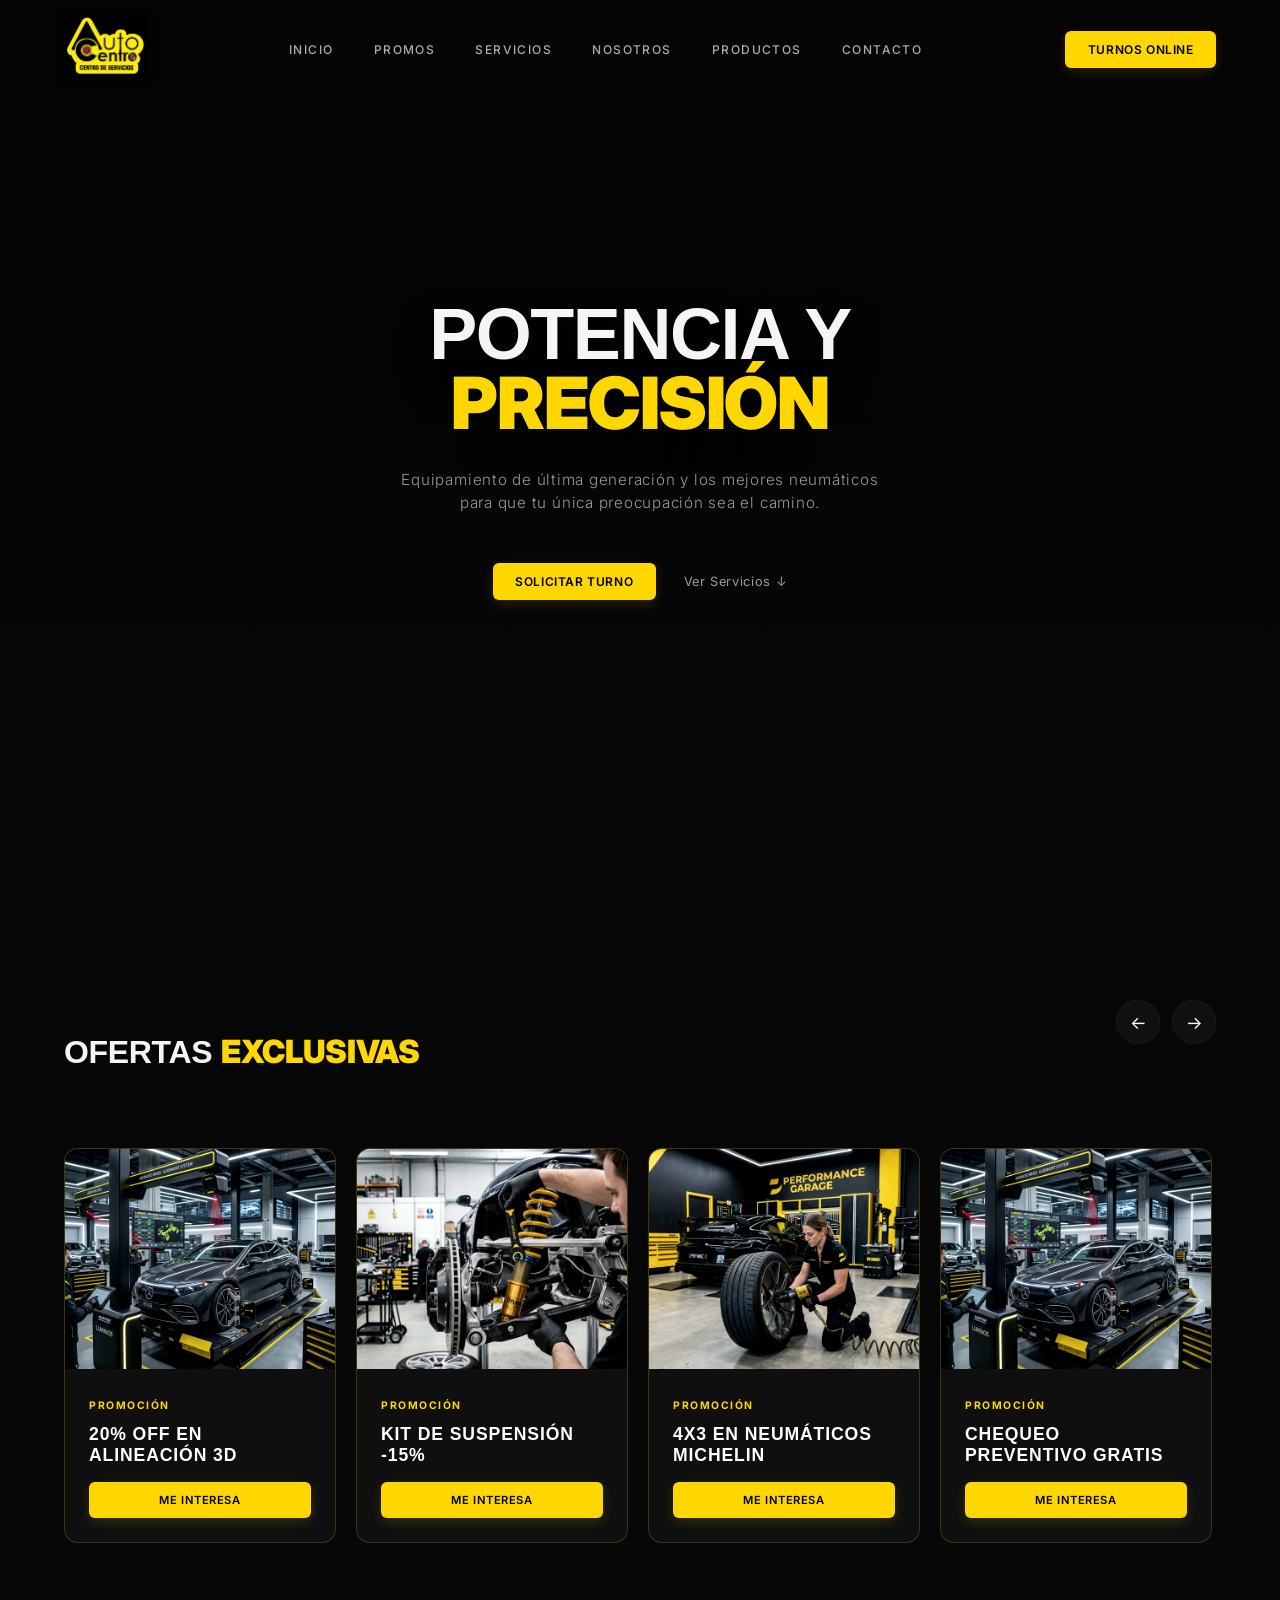
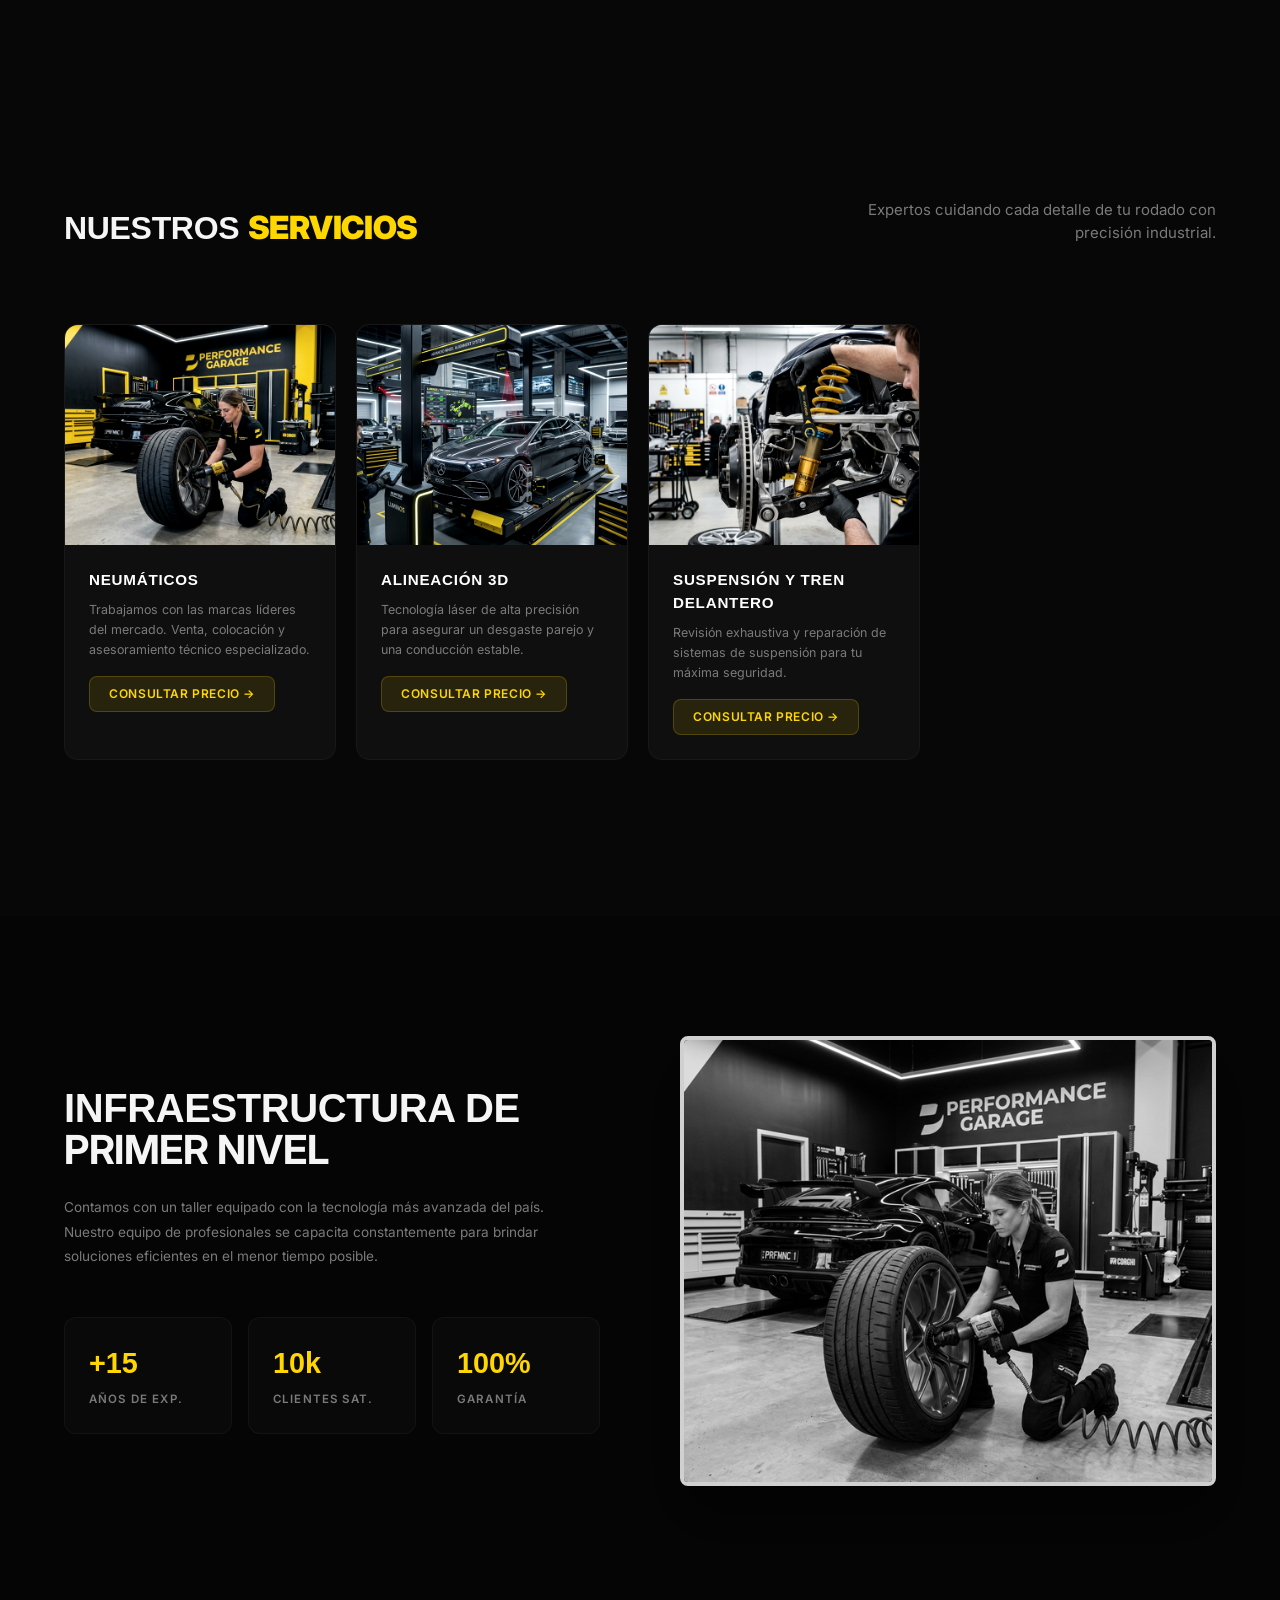
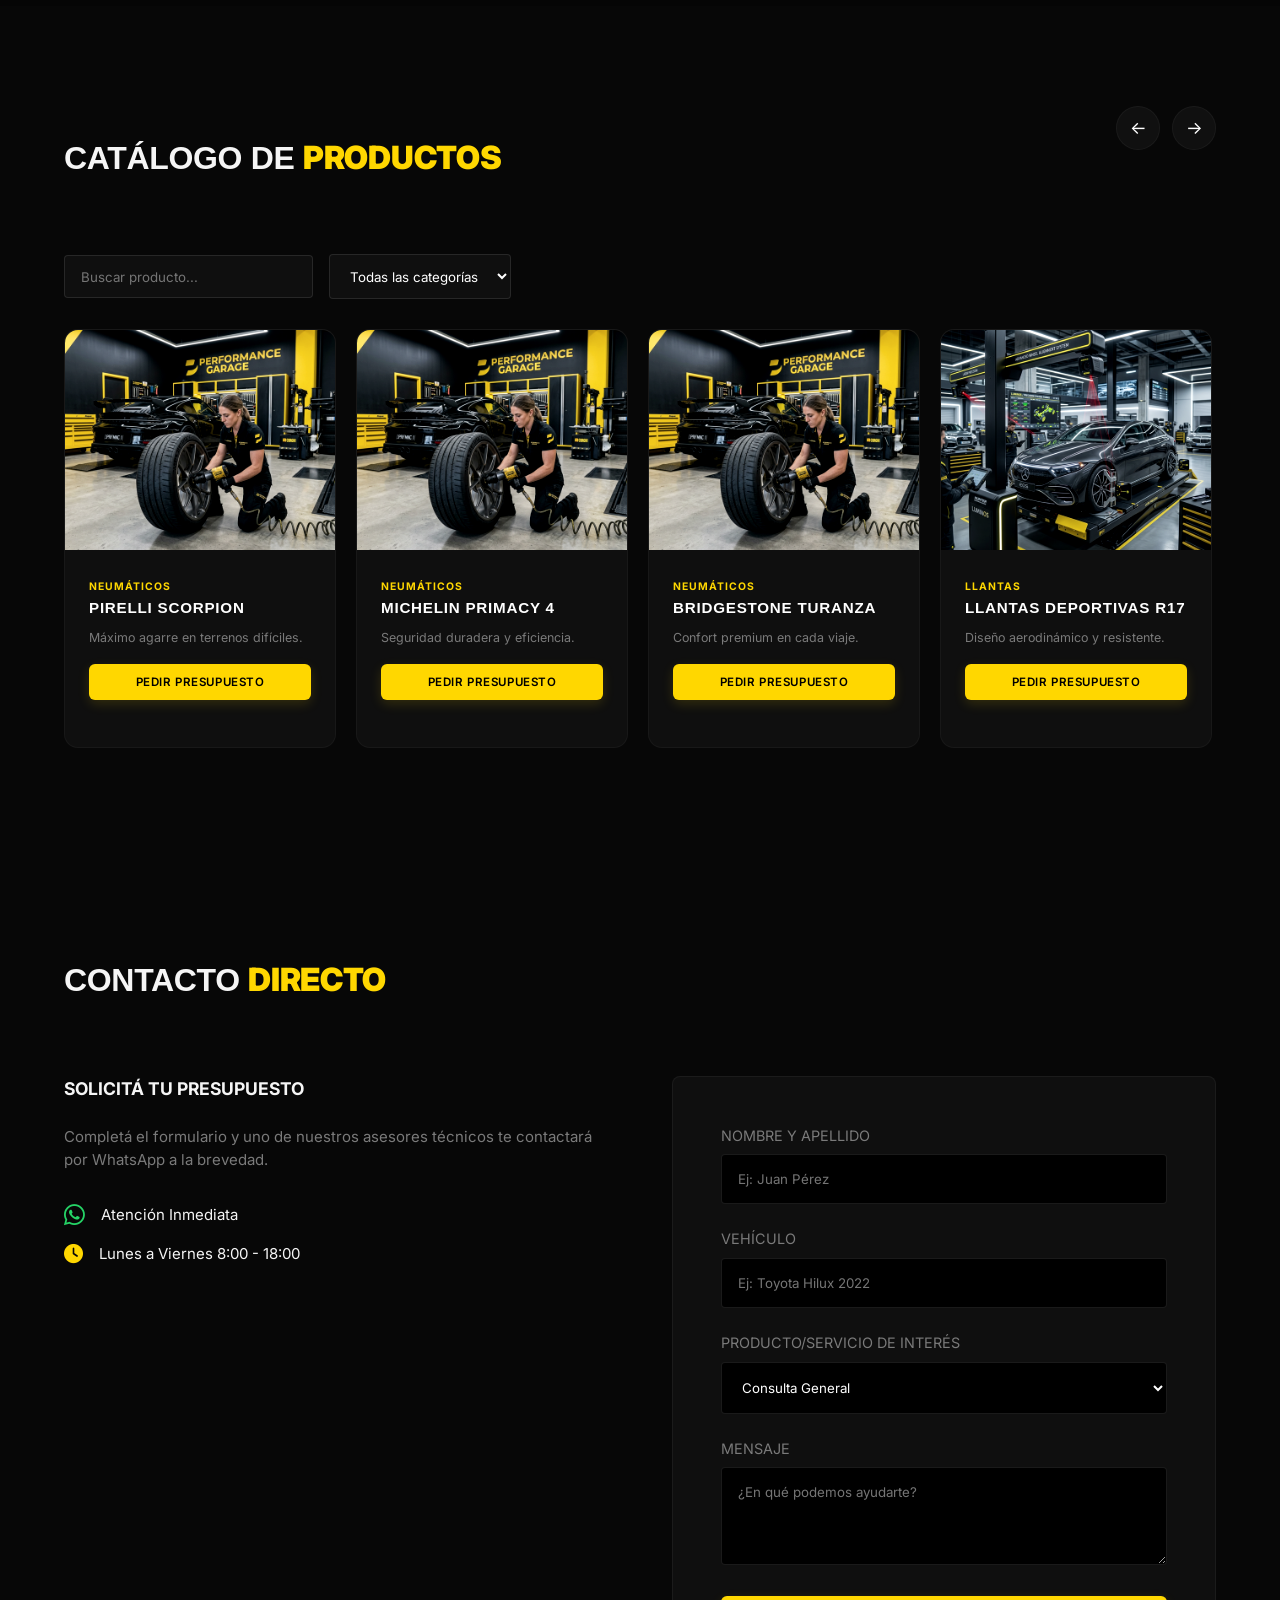
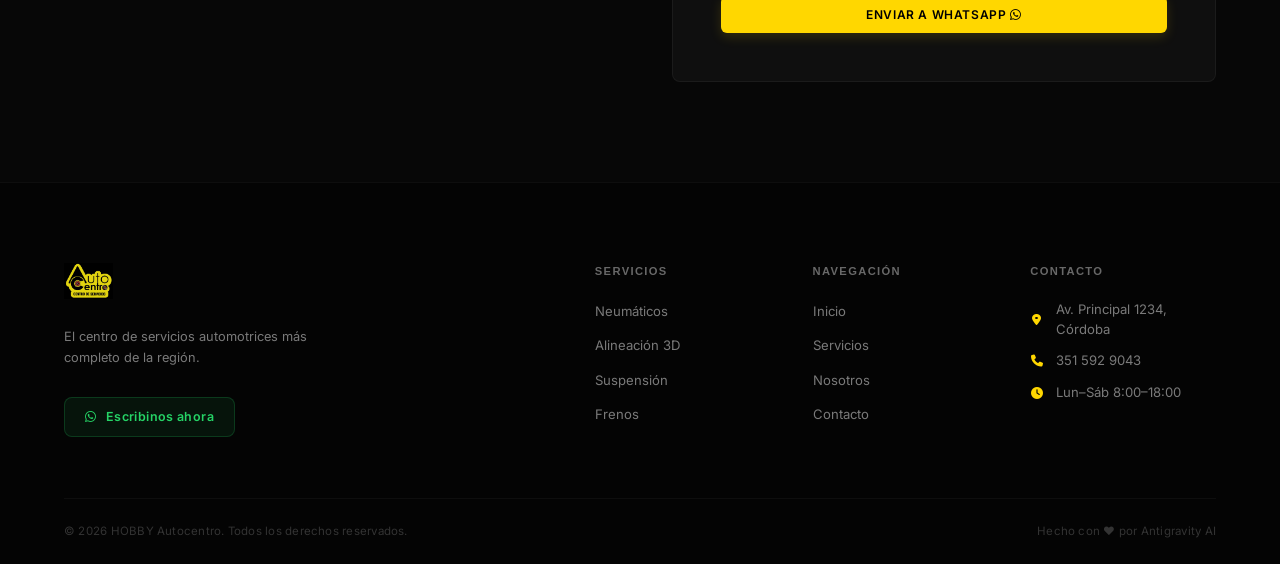
==== commit 3c79dd33: "Add files via upload" ====
--- a/index.html
+++ b/index.html
@@ -282,41 +282,48 @@
     </main>
 
     <footer>
-        <div class="footer-grid">
-            <div class="footer-info">
-                <img src="logo.png" alt="Logo">
-                <p>El centro de servicios automotrices más completo de la región. Calidad, confianza y rapidez en un solo lugar.</p>
-            </div>
-            <div class="footer-links">
-                <h4>Servicios</h4>
-                <ul>
-                    <li><a href="#">Neumáticos</a></li>
-                    <li><a href="#">Alineación</a></li>
-                    <li><a href="#">Balanceo</a></li>
-                    <li><a href="#">Frenos</a></li>
-                </ul>
-            </div>
-            <div class="footer-links">
-                <h4>Navegación</h4>
-                <ul>
-                    <li><a href="#inicio">Inicio</a></li>
-                    <li><a href="#servicios">Servicios</a></li>
-                    <li><a href="#nosotros">Nosotros</a></li>
-                    <li><a href="#contacto">Contacto</a></li>
-                </ul>
-            </div>
-            <div class="footer-links">
-                <h4>Contacto</h4>
-                <p style="color: var(--text-gray); font-size: 0.9rem; margin-bottom: 1rem;">
-                    <i class="fas fa-map-marker-alt" style="color: var(--primary); margin-right: 10px;"></i> Av. Principal 1234, Ciudad<br>
-                    <i class="fas fa-phone" style="color: var(--primary); margin-right: 10px;"></i> +54 9 11 1234 5678<br>
-                    <i class="fas fa-envelope" style="color: var(--primary); margin-right: 10px;"></i> info@autocentro.com
-                </p>
-            </div>
-        </div>
-        <div class="bottom-footer">
-            <p>&copy; 2026 AUTOCENTRO. Todos los derechos reservados.</p>
-            <p>Diseño por Antigravity AI</p>
+        <div class="footer-top">
+            <div class="footer-brand">
+                <img src="logo.png" alt="Autocentro Logo">
+                <p>El centro de servicios automotrices más completo de la región.</p>
+                <a href="https://wa.me/5493515929043" target="_blank" class="footer-wa-btn">
+                    <i class="fab fa-whatsapp"></i> Escribinos ahora
+                </a>
+            </div>
+
+            <div class="footer-cols">
+                <div class="footer-col">
+                    <h5>Servicios</h5>
+                    <ul>
+                        <li><a href="#" onclick="openCheckout('Neumáticos','SERVICIOS');return false;">Neumáticos</a></li>
+                        <li><a href="#" onclick="openCheckout('Alineación 3D','SERVICIOS');return false;">Alineación 3D</a></li>
+                        <li><a href="#" onclick="openCheckout('Suspensión','SERVICIOS');return false;">Suspensión</a></li>
+                        <li><a href="#" onclick="openCheckout('Frenos','SERVICIOS');return false;">Frenos</a></li>
+                    </ul>
+                </div>
+                <div class="footer-col">
+                    <h5>Navegación</h5>
+                    <ul>
+                        <li><a href="#inicio">Inicio</a></li>
+                        <li><a href="#servicios">Servicios</a></li>
+                        <li><a href="#nosotros">Nosotros</a></li>
+                        <li><a href="#contacto">Contacto</a></li>
+                    </ul>
+                </div>
+                <div class="footer-col">
+                    <h5>Contacto</h5>
+                    <ul class="footer-contact-list">
+                        <li><i class="fas fa-map-marker-alt"></i> Av. Principal 1234, Córdoba</li>
+                        <li><i class="fas fa-phone"></i> 351 592 9043</li>
+                        <li><i class="fas fa-clock"></i> Lun–Sáb 8:00–18:00</li>
+                    </ul>
+                </div>
+            </div>
+        </div>
+
+        <div class="footer-bottom">
+            <span>© 2026 HOBBY Autocentro. Todos los derechos reservados.</span>
+            <span style="color:#333;">Hecho con ♥ por Antigravity AI</span>
         </div>
     </footer>
 
--- a/style.css
+++ b/style.css
@@ -855,56 +855,142 @@
     }
 }
 
-.footer-grid {
+/* ── FOOTER ─────────────────────────────────────── */
+footer {
+  background: #040404;
+  border-top: 1px solid var(--border-subtle);
+  padding: 80px 5% 0;
+}
+
+.footer-top {
   display: grid;
-  grid-template-columns: 2fr 1fr 1fr 1.5fr;
-  gap: 4rem;
-  margin-bottom: 50px;
-}
-
-.footer-info img {
-  height: 40px;
-  margin-bottom: 1.5rem;
-}
-
-.footer-info p {
+  grid-template-columns: 1.4fr 2fr;
+  gap: 6rem;
+  padding-bottom: 60px;
+  border-bottom: 1px solid var(--border-subtle);
+}
+
+.footer-brand img {
+  height: 36px;
+  margin-bottom: 1.25rem;
+  opacity: 0.9;
+}
+
+.footer-brand p {
   color: var(--text-gray);
-  line-height: 1.6;
-}
-
-.footer-links h4 {
-  margin-bottom: 1.5rem;
-  text-transform: uppercase;
-  font-size: 0.9rem;
-  letter-spacing: 2px;
-}
-
-.footer-links ul {
+  font-size: 0.8rem;
+  line-height: 1.7;
+  max-width: 260px;
+  margin-bottom: 1.75rem;
+}
+
+.footer-wa-btn {
+  display: inline-flex;
+  align-items: center;
+  gap: 0.6rem;
+  background: rgba(37, 211, 102, 0.08);
+  border: 1px solid rgba(37, 211, 102, 0.2);
+  color: #25D366;
+  padding: 0.6rem 1.25rem;
+  border-radius: 8px;
+  font-size: 0.78rem;
+  font-weight: 600;
+  letter-spacing: 0.03em;
+  text-decoration: none;
+  transition: var(--transition);
+}
+
+.footer-wa-btn:hover {
+  background: rgba(37, 211, 102, 0.15);
+  border-color: #25D366;
+}
+
+.footer-cols {
+  display: grid;
+  grid-template-columns: repeat(3, 1fr);
+  gap: 2rem;
+}
+
+.footer-col h5 {
+  font-family: 'Outfit', sans-serif;
+  font-size: 0.7rem;
+  text-transform: uppercase;
+  letter-spacing: 0.12em;
+  font-weight: 700;
+  color: rgba(255,255,255,0.4);
+  margin-bottom: 1.25rem;
+}
+
+.footer-col ul {
   list-style: none;
 }
 
-.footer-links li {
-  margin-bottom: 0.8rem;
-}
-
-.footer-links a {
+.footer-col li {
+  margin-bottom: 0.75rem;
+}
+
+.footer-col a {
   color: var(--text-gray);
   text-decoration: none;
+  font-size: 0.82rem;
   transition: var(--transition);
 }
 
-.footer-links a:hover {
+.footer-col a:hover {
+  color: #fff;
+}
+
+.footer-contact-list li {
+  color: var(--text-gray);
+  font-size: 0.82rem;
+  display: flex;
+  align-items: center;
+  gap: 0.75rem;
+}
+
+.footer-contact-list i {
   color: var(--primary);
-  padding-left: 5px;
-}
-
-.bottom-footer {
-  padding-top: 40px;
-  border-top: 1px solid rgba(255, 255, 255, 0.05);
+  font-size: 0.75rem;
+  width: 14px;
+  text-align: center;
+}
+
+.footer-bottom {
+  padding: 1.5rem 0;
   display: flex;
   justify-content: space-between;
-  color: #444;
-  font-size: 0.8rem;
+  align-items: center;
+  font-size: 0.72rem;
+  color: #333;
+  letter-spacing: 0.02em;
+}
+
+@media (max-width: 992px) {
+  .footer-top {
+    grid-template-columns: 1fr;
+    gap: 3rem;
+  }
+
+  .footer-brand p {
+    max-width: 100%;
+  }
+}
+
+@media (max-width: 600px) {
+  footer {
+    padding: 60px 5% 0;
+  }
+
+  .footer-cols {
+    grid-template-columns: 1fr 1fr;
+    gap: 2rem 1.5rem;
+  }
+
+  .footer-bottom {
+    flex-direction: column;
+    gap: 0.5rem;
+    text-align: center;
+  }
 }
 
 /* Animations... (keep previous or replace) */
